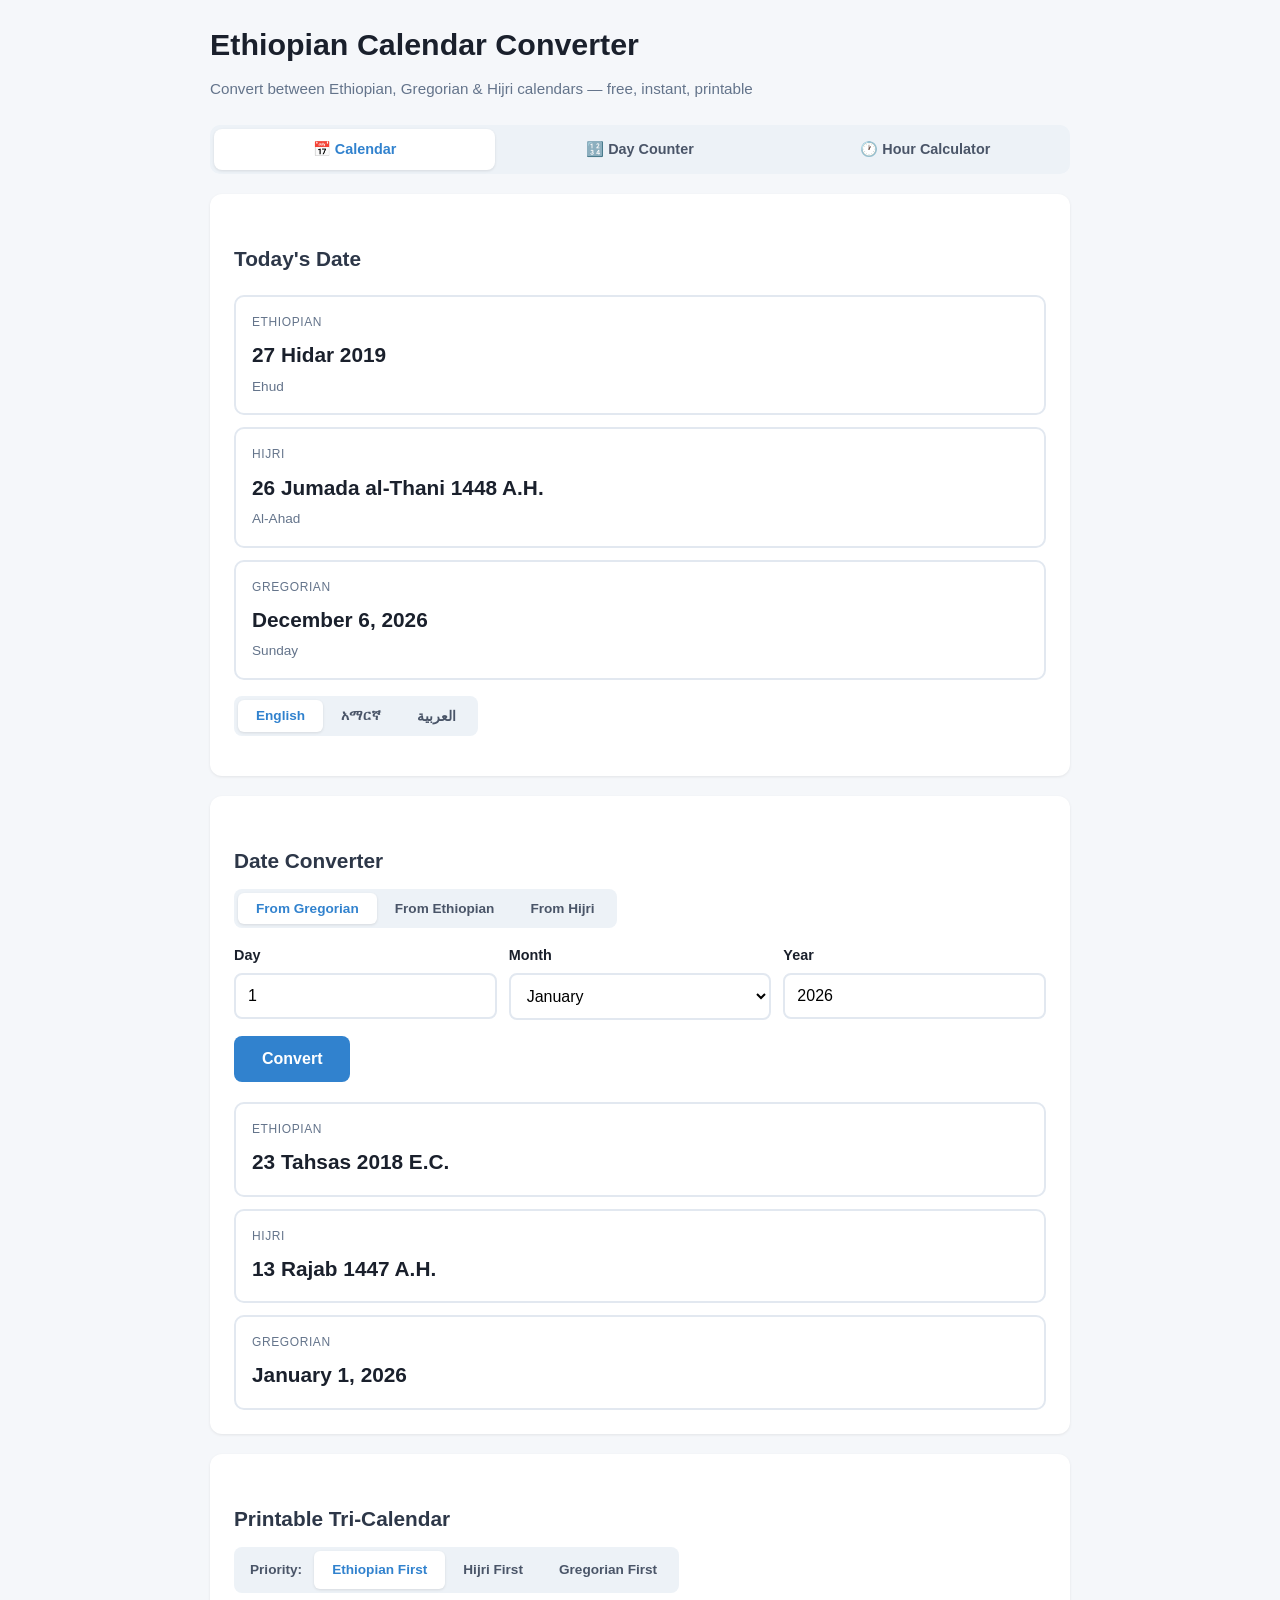
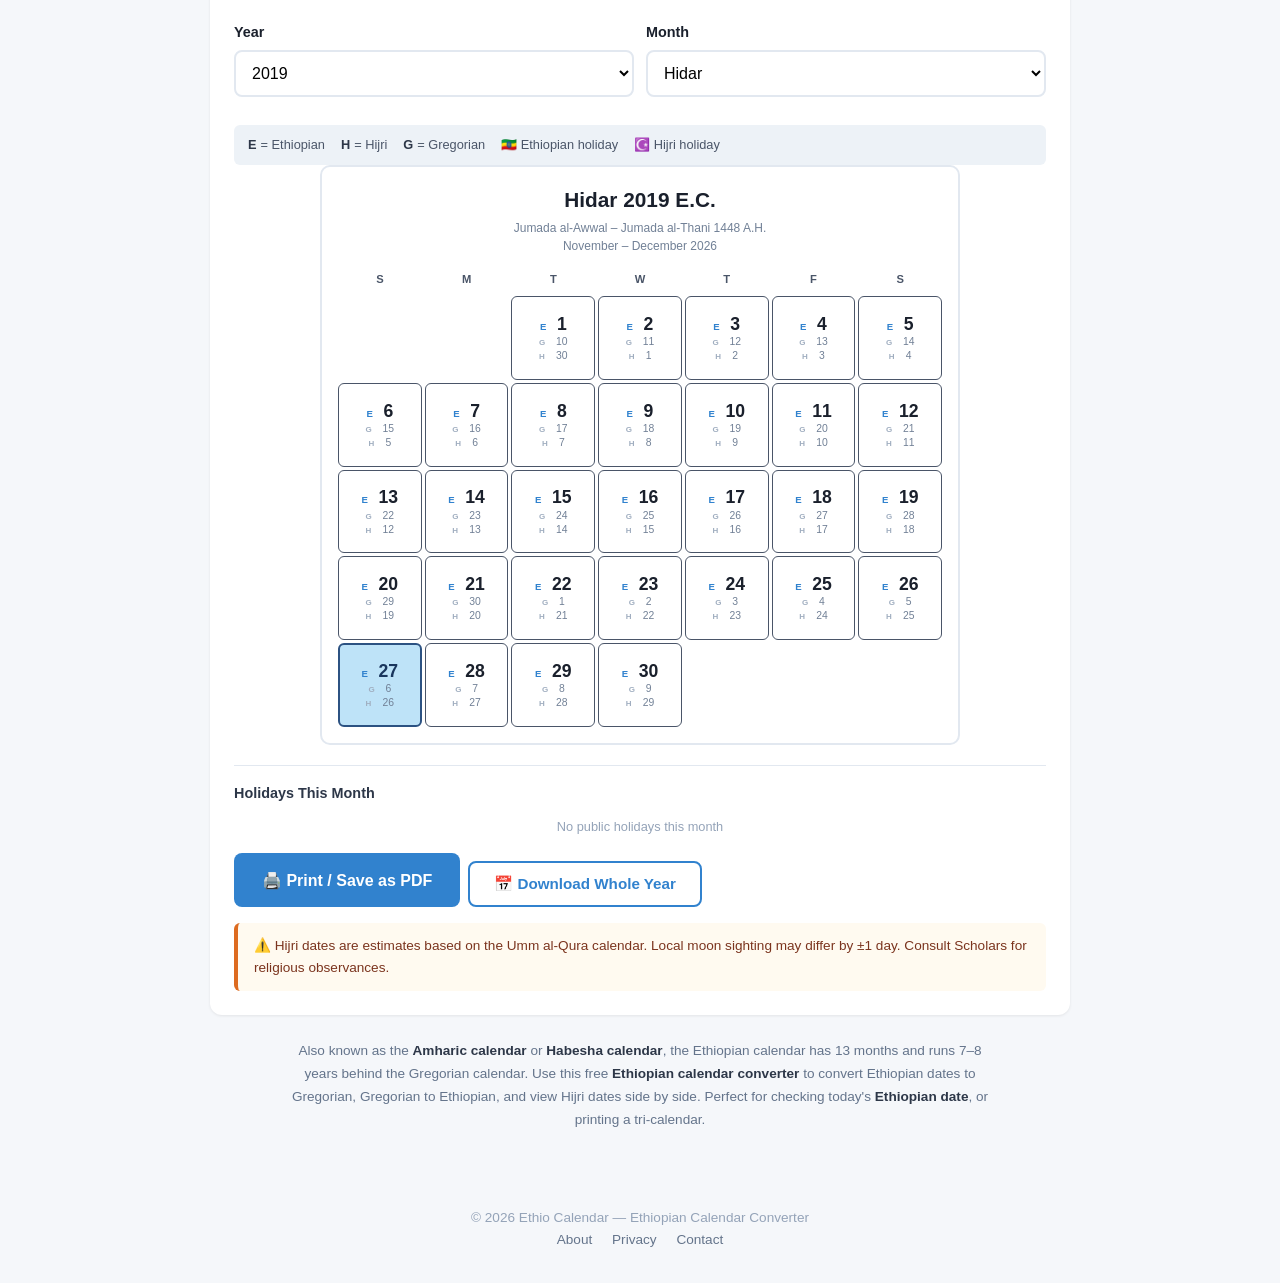
==== index.html @ c21ed2e9 "Update index.html" ====
<!DOCTYPE html>
<html lang="en">
<head>
<meta charset="UTF-8">
<meta name="viewport" content="width=device-width, initial-scale=1.0">
<title>Ethiopian Calendar Converter | Gregorian ↔ Ethiopian & Hijri Date</title>
<link rel="icon" href="data:image/svg+xml,<svg xmlns='http://www.w3.org/2000/svg' viewBox='0 0 100 100'><text y='.9em' font-size='90'>📅</text></svg>">
<meta name="description" content="Free Ethiopian calendar converter. Convert Gregorian to Ethiopian and Ethiopian to Gregorian dates instantly, plus Hijri dates, today's date, and printable calendars.">
<meta name="keywords" content="ethiopian calendar converter, gregorian to ethiopian, ethiopian to gregorian, amharic calendar, ethiopian date converter, hijri calendar converter, ethiopian calendar today">
<meta name="author" content="Ethio Calendar">
<meta name="robots" content="index, follow">
<link rel="canonical" href="https://ethio-calendar.com/">

<!-- Open Graph -->
<meta property="og:title" content="Ethiopian Calendar Converter | Gregorian ↔ Ethiopian & Hijri Date">
<meta property="og:description" content="Convert Gregorian to Ethiopian and Ethiopian to Gregorian dates instantly. Free tri-calendar tool with Hijri support.">
<meta property="og:url" content="https://ethio-calendar.com/">
<meta property="og:type" content="website">
<meta property="og:locale" content="en_US">
<meta property="og:locale:alternate" content="am_ET">
<meta property="og:locale:alternate" content="ar_AR">

<!-- Twitter Card -->
<meta name="twitter:card" content="summary_large_image">
<meta name="twitter:title" content="Ethiopian Calendar Converter | Gregorian ↔ Ethiopian & Hijri Date">
<meta name="twitter:description" content="Free Ethiopian calendar converter. Convert dates instantly between Ethiopian, Gregorian, and Hijri calendars.">

<link href="https://fonts.googleapis.com/css2?family=Amiri:wght@400;700&family=Noto+Sans+Ethiopic:wght@400;600;700&display=swap" rel="stylesheet">
<style>
  * { box-sizing: border-box; margin: 0; padding: 0; }
  body { font-family: -apple-system, BlinkMacSystemFont, "Segoe UI", Roboto, sans-serif; background: #f5f7fa; color: #1a202c; line-height: 1.6; }
  .container { max-width: 900px; margin: 0 auto; padding: 20px; }
  h1 { font-size: 1.9rem; margin-bottom: 8px; }
  h2 { font-size: 1.3rem; margin: 24px 0 12px; color: #2d3748; }
  h3 { font-size: 1rem; margin-bottom: 8px; color: #4a5568; }
  .subtitle { color: #64748b; margin-bottom: 24px; font-size: 0.95rem; }
  .card { background: #fff; border-radius: 12px; padding: 24px; box-shadow: 0 1px 3px rgba(0,0,0,0.08); margin-bottom: 20px; }
  .tabs { display: flex; gap: 4px; background: #edf2f7; border-radius: 10px; padding: 4px; margin-bottom: 20px; overflow-x: auto; }
  .tab { flex: 1; border: none; background: transparent; padding: 12px 16px; font-size: 0.9rem; font-weight: 600; color: #4a5568; cursor: pointer; border-radius: 8px; transition: all 0.2s; white-space: nowrap; }
  .tab.active { background: #fff; color: #3182ce; box-shadow: 0 1px 3px rgba(0,0,0,0.1); }
  .tab-content { display: none; }
  .tab-content.active { display: block; }
  label { display: block; font-weight: 600; margin-bottom: 6px; font-size: 0.9rem; }
  input, select { width: 100%; padding: 12px; font-size: 1rem; border: 2px solid #e2e8f0; border-radius: 8px; outline: none; font-family: inherit; background: #fff; }
  input:focus, select:focus { border-color: #3182ce; }
  .field-group { margin-bottom: 16px; }
  .row { display: grid; grid-template-columns: 1fr 1fr; gap: 12px; }
  .row-3 { display: grid; grid-template-columns: 1fr 1fr 1fr; gap: 12px; }
  button.primary { background: #3182ce; color: #fff; border: none; padding: 14px 28px; font-size: 1rem; font-weight: 600; border-radius: 8px; cursor: pointer; transition: background 0.2s; }
  button.primary:hover { background: #2c5282; }
  button.secondary { background: #fff; color: #3182ce; border: 2px solid #3182ce; padding: 12px 24px; font-size: 0.95rem; font-weight: 600; border-radius: 8px; cursor: pointer; margin-right: 8px; margin-top: 8px; }
  button.secondary:hover { background: #ebf8ff; }
  .result-box { background: #f7fafc; border-left: 4px solid #3182ce; border-radius: 6px; padding: 16px; margin-top: 16px; }
  .result-box .label { font-size: 0.85rem; color: #64748b; margin-bottom: 4px; }
  .result-box .value { font-size: 1.4rem; font-weight: 700; color: #2c5282; }
  .tri-display { display: grid; gap: 12px; margin-top: 20px; }
  .cal-col { padding: 16px; border-radius: 10px; border: 2px solid #e2e8f0; background: #fff; }
  .cal-col.priority { border-color: #3182ce; background: #ebf8ff; }
  .cal-col .cal-label { font-size: 0.75rem; text-transform: uppercase; color: #64748b; letter-spacing: 0.05em; margin-bottom: 6px; }
  .cal-col .cal-date { font-size: 1.3rem; font-weight: 700; color: #1a202c; }
  .cal-col .cal-detail { font-size: 0.85rem; color: #64748b; margin-top: 4px; }
  .cal-col.priority .cal-date { font-size: 1.6rem; color: #2c5282; }
  .toggle-group { display: inline-flex; background: #edf2f7; border-radius: 8px; padding: 4px; margin-bottom: 16px; flex-wrap: wrap; }
  .toggle-group button { border: none; background: transparent; padding: 8px 18px; font-size: 0.85rem; font-weight: 600; border-radius: 6px; cursor: pointer; color: #4a5568; }
  .toggle-group button.active { background: #fff; color: #3182ce; box-shadow: 0 1px 3px rgba(0,0,0,0.1); }
  .month-grid { display: grid; grid-template-columns: repeat(7, 1fr); gap: 3px; margin-top: 12px; }
  .month-grid .day-head { text-align: center; font-size: 0.7rem; font-weight: 700; color: #4a5568; padding: 4px 0; text-transform: uppercase; }
  .month-grid .day-cell { aspect-ratio: 1; display: flex; flex-direction: column; align-items: center; justify-content: center; border-radius: 6px; padding: 3px; background: #fff; border: 1.5px solid #4a5568; line-height: 1.15; gap: 2px; }
  .month-grid .day-cell .date-row { display: flex; align-items: baseline; gap: 3px; font-size: 0.65rem; color: #718096; }
  .month-grid .day-cell .date-row .prefix { font-size: 0.5rem; font-weight: 700; text-transform: uppercase; color: #a0aec0; min-width: 14px; }
  .month-grid .day-cell .date-row.priority-row { font-size: 1.1rem; font-weight: 800; color: #1a202c; }
  .month-grid .day-cell .date-row.priority-row .prefix { font-size: 0.6rem; color: #3182ce; }
  .month-grid .day-cell.today { background: #bee3f8; border: 2px solid #2c5282; }
  .month-grid .day-cell.today .date-row.priority-row { color: #1a365d; }
  .month-grid .day-cell.holiday { background: #fed7d7; border: 2px solid #e53e3e; }
  .month-title-block { text-align: center; margin-bottom: 12px; }
  .month-title-main { font-size: 1.3rem; font-weight: 800; color: #1a202c; }
  .month-title-sub { font-size: 0.75rem; color: #718096; margin-top: 3px; line-height: 1.5; }
  .world-grid { display: grid; grid-template-columns: repeat(auto-fill, minmax(160px, 1fr)); gap: 12px; margin-top: 16px; }
  .city-card { background: #f7fafc; border-radius: 8px; padding: 14px; border: 1px solid #e2e8f0; }
  .city-card .city { font-weight: 600; font-size: 0.85rem; color: #1a202c; }
  .city-card .time { font-size: 1.1rem; font-weight: 700; color: #2c5282; margin-top: 4px; }
  .city-card .date { font-size: 0.72rem; color: #94a3b8; margin-top: 2px; }
  .warning { background: #fffaf0; border-left: 4px solid #dd6b20; padding: 12px 16px; border-radius: 6px; font-size: 0.85rem; color: #7b341e; margin-top: 16px; }
  .legend { display: flex; gap: 16px; flex-wrap: wrap; padding: 10px 14px; background: #edf2f7; border-radius: 6px; font-size: 0.8rem; color: #4a5568; margin-top: 12px; }
  .legend span { display: inline-flex; align-items: center; gap: 4px; }
  .legend b { color: #2d3748; }
  .download-bar { display: flex; flex-wrap: wrap; gap: 8px; margin-top: 12px; }
  .print-controls { display: grid; grid-template-columns: 1fr 1fr; gap: 12px; margin-top: 12px; }
  .ethiopic-text { font-family: 'Noto Sans Ethiopic', 'Abyssinica SIL', sans-serif; }
  [dir="rtl"] { direction: rtl; text-align: right; font-family: 'Amiri', 'Scheherazade New', serif; }
  footer { text-align: center; padding: 32px 20px; color: #94a3b8; font-size: 0.85rem; }
  footer a { color: #64748b; text-decoration: none; margin: 0 8px; }
  footer a:hover { color: #3182ce; }
  .seo-paragraph { color: #64748b; font-size: 0.85rem; text-align: center; margin: 24px auto; max-width: 720px; line-height: 1.7; }
  .seo-paragraph strong { color: #2d3748; }

  @media print {
    body { background: #fff !important; }
    body * { visibility: hidden; }
    #print-area, #print-area * { visibility: visible; }
    #print-area { position: absolute; left: 0; top: 0; width: 100%; padding: 10px; }
    .no-print { display: none !important; }
    .month-title-block { margin-bottom: 16px; }
    .month-title-main { font-size: 1.6rem !important; color: #000 !important; }
    .month-title-sub { font-size: 0.85rem !important; color: #333 !important; }
    .month-grid { gap: 3px !important; }
    .month-grid .day-head { font-size: 0.75rem !important; color: #000 !important; font-weight: 900 !important; border-bottom: 2px solid #000; }
    .month-grid .day-cell { border: 1.5px solid #000 !important; background: #fff !important; padding: 3px !important; }
    .month-grid .day-cell.today { background: #d0d0d0 !important; border: 3px solid #000 !important; }
    .month-grid .day-cell.holiday { background: #f0f0f0 !important; border: 2.5px solid #000 !important; }
    .month-grid .day-cell .date-row.priority-row { font-size: 1.3rem !important; font-weight: 900 !important; color: #000 !important; }
    .month-grid .day-cell .date-row.priority-row .prefix { color: #000 !important; font-size: 0.65rem !important; }
    .month-grid .day-cell .date-row:not(.priority-row) { font-size: 0.7rem !important; color: #555 !important; }
    .month-grid .day-cell .date-row:not(.priority-row) .prefix { color: #777 !important; font-size: 0.55rem !important; }
    .holiday-section { border-top: 2px solid #000 !important; padding-top: 12px !important; margin-top: 16px !important; }
    .holiday-section h3 { font-size: 0.9rem !important; color: #000 !important; }
    .holiday-list { font-size: 0.75rem !important; color: #333 !important; }
    .holiday-list li { margin-bottom: 3px !important; }
  }

  @media (max-width: 600px) {
    .tri-display { grid-template-columns: 1fr; }
    .row-3 { grid-template-columns: 1fr; }
    .row { grid-template-columns: 1fr; }
    .print-controls { grid-template-columns: 1fr; }
  }

  .holiday-section { margin-top: 20px; padding-top: 16px; border-top: 1px solid #e2e8f0; }
  .holiday-section h3 { font-size: 0.9rem; font-weight: 700; color: #2d3748; margin-bottom: 8px; }
  .holiday-list { list-style: none; padding: 0; }
  .holiday-list li { font-size: 0.8rem; color: #4a5568; padding: 4px 0; border-bottom: 1px dashed #edf2f7; display: flex; justify-content: space-between; align-items: center; }
  .holiday-list li:last-child { border-bottom: none; }
  .holiday-list .holiday-date { font-weight: 600; color: #2c5282; min-width: 90px; }
  .holiday-list .holiday-name { flex: 1; }
  .holiday-list .holiday-type { font-size: 0.9rem; }
</style>
</head>
<body>
<div class="container">
  <h1>Ethiopian Calendar Converter</h1>
  <p class="subtitle">Convert between Ethiopian, Gregorian & Hijri calendars — free, instant, printable</p>

  <div class="tabs no-print">
    <button class="tab active" data-tab="calendar">📅 Calendar</button>
    <button class="tab" data-tab="day-counter">🔢 Day Counter</button>
    <button class="tab" data-tab="hour-calc">🕐 Hour Calculator</button>
  </div>

  <div class="tab-content active" id="tab-calendar">
    <div class="card no-print">
      <h2>Today's Date</h2>
      <div class="tri-display" id="today-display">
        <div class="cal-col" id="today-ethiopian">
          <div class="cal-label">Ethiopian</div>
          <div class="cal-date" id="td-eth">—</div>
          <div class="cal-detail" id="td-eth-day">—</div>
        </div>
        <div class="cal-col" id="today-hijri">
          <div class="cal-label">Hijri</div>
          <div class="cal-date" id="td-hijri">—</div>
          <div class="cal-detail" id="td-hijri-day">—</div>
        </div>
        <div class="cal-col" id="today-gregorian">
          <div class="cal-label">Gregorian</div>
          <div class="cal-date" id="td-greg">—</div>
          <div class="cal-detail" id="td-greg-day">—</div>
        </div>
      </div>
      <div class="toggle-group" id="lang-toggle" style="margin-top:16px;">
        <button class="active" data-lang="en">English</button>
        <button data-lang="am">አማርኛ</button>
        <button data-lang="ar">العربية</button>
      </div>
    </div>

    <div class="card no-print">
      <h2>Date Converter</h2>
      <div class="toggle-group" id="from-toggle">
        <button class="active" data-from="gregorian">From Gregorian</button>
        <button data-from="ethiopian">From Ethiopian</button>
        <button data-from="hijri">From Hijri</button>
      </div>
      <div class="row-3">
        <div class="field-group">
          <label for="conv-day">Day</label>
          <input type="number" id="conv-day" min="1" max="31" value="1">
        </div>
        <div class="field-group">
          <label for="conv-month" id="conv-month-label">Month</label>
          <select id="conv-month"></select>
        </div>
        <div class="field-group">
          <label for="conv-year">Year</label>
          <input type="number" id="conv-year" min="1" value="2026">
        </div>
      </div>
      <button class="primary" onclick="convertDate()">Convert</button>
      <div class="tri-display" id="converted-display" style="margin-top:20px;">
        <div class="cal-col" id="conv-ethiopian"><div class="cal-label">Ethiopian</div><div class="cal-date" id="cd-eth">—</div></div>
        <div class="cal-col" id="conv-hijri"><div class="cal-label">Hijri</div><div class="cal-date" id="cd-hijri">—</div></div>
        <div class="cal-col" id="conv-gregorian"><div class="cal-label">Gregorian</div><div class="cal-date" id="cd-greg">—</div></div>
      </div>
    </div>

    <div class="card">
      <h2 class="no-print">Printable Tri-Calendar</h2>
      <div class="toggle-group no-print" id="priority-toggle">
        <span style="padding:8px 12px; font-size:0.85rem; font-weight:600; color:#4a5568;">Priority:</span>
        <button class="active" data-priority="ethiopian">Ethiopian First</button>
        <button data-priority="hijri">Hijri First</button>
        <button data-priority="gregorian">Gregorian First</button>
      </div>

      <div class="print-controls no-print">
        <div class="field-group">
          <label for="print-year">Year</label>
          <select id="print-year"></select>
        </div>
        <div class="field-group">
          <label for="print-month">Month</label>
          <select id="print-month"></select>
        </div>
      </div>

      <div class="legend no-print">
        <span><b>E</b> = Ethiopian</span>
        <span><b>H</b> = Hijri</span>
        <span><b>G</b> = Gregorian</span>
        <span>🇪🇹 Ethiopian holiday</span>
        <span>☪️ Hijri holiday</span>
      </div>

      <div id="print-area">
        <div class="tri-display" id="month-grids" style="grid-template-columns: 1fr; max-width: 640px; margin: 0 auto;">
          <div class="cal-col" id="month-ethiopian">
            <div class="month-title-block">
              <div class="month-title-main" id="print-month-title">—</div>
              <div class="month-title-sub" id="print-month-sub"></div>
            </div>
            <div class="month-grid" id="print-grid"></div>
          </div>
        </div>

        <div class="holiday-section" id="holiday-section">
          <h3>Holidays This Month</h3>
          <ul class="holiday-list" id="holiday-list"></ul>
        </div>
      </div>

      <div class="download-bar no-print">
        <button class="primary" onclick="window.print()">🖨️ Print / Save as PDF</button>
        <button class="secondary" onclick="printWholeYear()">📅 Download Whole Year</button>
      </div>

      <div class="warning">⚠️ Hijri dates are estimates based on the Umm al-Qura calendar. Local moon sighting may differ by ±1 day. Consult Scholars for religious observances.</div>
    </div>
  </div>

  <div class="tab-content" id="tab-day-counter">
    <div class="card">
      <h2>Day Counter</h2>
      <p style="color:#64748b; font-size:0.9rem; margin-bottom:16px;">Count days between two dates across all three calendars.</p>
      <div class="row">
        <div class="field-group"><label>Start Date (Gregorian)</label><input type="date" id="start-date"></div>
        <div class="field-group"><label>End Date (Gregorian)</label><input type="date" id="end-date"></div>
      </div>
      <button class="primary" onclick="countDays()">Count Days</button>
      <div class="result-box" id="day-result" style="display:none;">
        <div class="label">Difference</div>
        <div class="value" id="day-diff">—</div>
        <div class="cal-detail" id="day-detail" style="margin-top:8px; color:#64748b;"></div>
      </div>
    </div>
  </div>

  <div class="tab-content" id="tab-hour-calc">
    <div class="card">
      <h2>Ethiopian ↔ Standard Time</h2>
      <div class="toggle-group" id="direction-toggle">
        <button class="active" data-dir="to-standard">Ethiopian → Standard</button>
        <button data-dir="to-ethiopian">Standard → Ethiopian</button>
      </div>
      <div class="row">
        <div class="field-group"><label for="hour-input">Hour (1–12)</label><input type="number" id="hour-input" min="1" max="12" value="6"></div>
        <div class="field-group"><label for="minute-input">Minute</label><input type="number" id="minute-input" min="0" max="59" value="30"></div>
      </div>
      <div class="field-group">
        <label for="period-input" id="period-label">Period (Ethiopian)</label>
        <select id="period-input">
          <option value="day">Day (ከሰዓት)</option>
          <option value="night">Night (ከምሽት)</option>
        </select>
      </div>
      <div class="result-box">
        <div class="label">Converted Time</div>
        <div class="value" id="converted-time">—</div>
      </div>
    </div>
    <div class="card">
      <h2>World Clock</h2>
      <p style="color:#64748b; font-size:0.9rem; margin-bottom:12px;">Current time in major cities (updates every second)</p>
      <div class="world-grid" id="world-grid"></div>
    </div>
  </div>

  <p class="seo-paragraph">
    Also known as the <strong>Amharic calendar</strong> or <strong>Habesha calendar</strong>, the Ethiopian calendar has 13 months and runs 7–8 years behind the Gregorian calendar. Use this free <strong>Ethiopian calendar converter</strong> to convert Ethiopian dates to Gregorian, Gregorian to Ethiopian, and view Hijri dates side by side. Perfect for checking today's <strong>Ethiopian date</strong>, or printing a tri-calendar.
  </p>
</div>

<footer>
  <p>© <span id="year"></span> Ethio Calendar — Ethiopian Calendar Converter</p>
  <p><a href="/about.html">About</a> <a href="/privacy.html">Privacy</a> <a href="/contact.html">Contact</a></p>
</footer>

<script>
// ============================================================
// CALENDAR NAME DATA
// ============================================================
const ethMonths = {
  en: ["Meskerem","Tikimt","Hidar","Tahsas","Tir","Yekatit","Megabit","Miazia","Ginbot","Sene","Hamle","Nehase","Pagume"],
  am: ["መስከረም","ጥቅምት","ኅዳር","ታኅሣሥ","ጥር","የካቲት","መጋቢት","ሚያዝያ","ግንቦት","ሰኔ","ሐምሌ","ነሐሴ","ጳጉሜ"]
};
const ethDays = {
  en: ["Ehud","Sanyo","Maksanyo","Rebu","Hamus","Arb","Kidame"],
  am: ["እሑድ","ሰኞ","ማክሰኞ","ረቡዕ","ሐሙስ","ዓርብ","ቅዳሜ"]
};
const hijriMonths = {
  en: ["Muharram","Safar","Rabi al-Awwal","Rabi al-Thani","Jumada al-Awwal","Jumada al-Thani","Rajab","Shaban","Ramadan","Shawwal","Dhu al-Qadah","Dhu al-Hijjah"],
  ar: ["مُحَرَّم","صَفَر","رَبيع الأوّل","رَبيع الثّاني","جُمادى الأولى","جُمادى الآخِرة","رَجَب","شَعْبان","رَمَضان","شَوّال","ذو القَعْدة","ذو الحِجّة"]
};
const hijriDays = {
  en: ["Al-Ahad","Al-Ithnayn","Ath-Thulatha","Al-Arba'a","Al-Khamis","Al-Jumu'ah","As-Sabt"],
  ar: ["الأحد","الإثنين","الثلاثاء","الأربعاء","الخميس","الجمعة","السبت"]
};
const gregMonths = ["January","February","March","April","May","June","July","August","September","October","November","December"];
const gregDays = ["Sunday","Monday","Tuesday","Wednesday","Thursday","Friday","Saturday"];

// ============================================================
// HOLIDAY DATA
// ============================================================
const ethiopianHolidays = [
  { ethMonth: 1, ethDay: 1, name: "Enkutatash (New Year)", nameAm: "እንቁጣጣሽ" },
  { ethMonth: 1, ethDay: 17, name: "Meskel (Finding of True Cross)", nameAm: "መስቀል" },
  { ethMonth: 4, ethDay: 29, name: "Genna (Christmas)", nameAm: "ገና" },
  { ethMonth: 5, ethDay: 11, name: "Timket (Epiphany)", nameAm: "ጥምቀት" },
  { ethMonth: 6, ethDay: 23, name: "Adwa Victory Day", nameAm: "የዓድዋ ድል በዓል" },
  { ethMonth: 8, ethDay: 27, name: "Patriots' Victory Day", nameAm: "የአርበኞች ቀን" },
  { ethMonth: 9, ethDay: 20, name: "Derg Downfall Day", nameAm: "ደርግ የወደቀበት ቀን" },
  { ethMonth: 10, ethDay: 20, name: "National Day", nameAm: "ብሔራዊ ቀን" }
];

const hijriHolidays = [
  { hijriMonth: 1, hijriDay: 1, name: "Islamic New Year", nameAr: "رأس السنة الهجرية" },
  { hijriMonth: 3, hijriDay: 12, name: "Mawlid (Prophet's Birthday)", nameAr: "المولد النبوي" },
  { hijriMonth: 10, hijriDay: 1, name: "Eid al-Fitr", nameAr: "عيد الفطر" },
  { hijriMonth: 12, hijriDay: 10, name: "Eid al-Adha", nameAr: "عيد الأضحى" }
];

// ============================================================
// STATE
// ============================================================
let uiLang = 'en';
let priority = 'ethiopian';
let fromCalendar = 'gregorian';

// ============================================================
// NUMERALS
// ============================================================
const arabicDigits = ['٠','١','٢','٣','٤','٥','٦','٧','٨','٩'];
function toArabicNumerals(num) { return String(num).replace(/\d/g, d => arabicDigits[d]); }
function localizeNumber(num, calendarType) {
  if (uiLang === 'ar' && calendarType === 'hijri') return toArabicNumerals(num);
  return String(num);
}

// ============================================================
// NAME PICKERS
// ============================================================
function getEthMonthName(i) { return ethMonths[uiLang === 'am' ? 'am' : 'en'][i]; }
function getEthDayName(dow) { return ethDays[uiLang === 'am' ? 'am' : 'en'][dow]; }
function getHijriMonthName(i) { return hijriMonths[uiLang === 'ar' ? 'ar' : 'en'][i]; }
function getHijriDayName(dow) { return hijriDays[uiLang === 'ar' ? 'ar' : 'en'][dow]; }
function getGregMonthName(i) { return gregMonths[i]; }
function getGregDayName(dow) { return gregDays[dow]; }
function hijriNeedsRTL() { return uiLang === 'ar'; }
function ethNeedsEthiopicFont() { return uiLang === 'am'; }

// ============================================================
// JDN MATH
// ============================================================
function gregorianToJDN(y, m, d) {
  const a = Math.floor((14 - m) / 12);
  const yy = y + 4800 - a;
  const mm = m + 12 * a - 3;
  return d + Math.floor((153 * mm + 2) / 5) + 365 * yy + Math.floor(yy / 4) - Math.floor(yy / 100) + Math.floor(yy / 400) - 32045;
}
function jdnToGregorian(jdn) {
  const a = jdn + 32044;
  const b = Math.floor((4 * a + 3) / 146097);
  const c = a - Math.floor(146097 * b / 4);
  const d = Math.floor((4 * c + 3) / 1461);
  const e = c - Math.floor(1461 * d / 4);
  const m = Math.floor((5 * e + 2) / 153);
  return { day: e - Math.floor((153 * m + 2) / 5) + 1, month: m + 3 - 12 * Math.floor(m / 10), year: 100 * b + d - 4800 + Math.floor(m / 10) };
}
function ethiopianToJDN(y, m, d) {
  const jdOffset = 1723856;
  const n = 30 * (m - 1) + d - 1;
  return jdOffset + 365 + 365 * (y - 1) + Math.floor(y / 4) + n;
}
function jdnToEthiopian(jdn) {
  const jdOffset = 1723856;
  const r = (jdn - jdOffset) % 1461;
  const n = (r % 365) + 365 * Math.floor(r / 1460);
  const year = 4 * Math.floor((jdn - jdOffset) / 1461) + Math.floor(r / 365) - Math.floor(r / 1460);
  const month = Math.floor(n / 30) + 1;
  const day = (n % 30) + 1;
  return { year, month, day };
}

// ============================================================
// HIJRI — ANCHOR-BASED CONVERSION (matches Umm al-Qura)
// Anchor: 1 Muharram 1447 AH = 26 June 2025 CE
// ============================================================
const HIJRI_ANCHOR_YEAR = 1447;
const HIJRI_ANCHOR_MONTH = 1;
const HIJRI_ANCHOR_DAY = 1;
const HIJRI_ANCHOR_JDN = gregorianToJDN(2025, 6, 26);

function isHijriLeapYear(year) {
  return ((11 * year + 14) % 30) < 11;
}

function getHijriMonthDays(year, month) {
  if (month === 12) {
    return isHijriLeapYear(year) ? 30 : 29;
  }
  return month % 2 === 1 ? 30 : 29;
}

function hijriToJDN(year, month, day) {
  let days = 0;
  if (year >= HIJRI_ANCHOR_YEAR) {
    for (let y = HIJRI_ANCHOR_YEAR; y < year; y++) {
      days += isHijriLeapYear(y) ? 355 : 354;
    }
    for (let m = 1; m < month; m++) {
      days += getHijriMonthDays(year, m);
    }
    days += day - 1;
  } else {
    for (let y = year; y < HIJRI_ANCHOR_YEAR; y++) {
      days -= isHijriLeapYear(y) ? 355 : 354;
    }
    for (let m = 1; m < HIJRI_ANCHOR_MONTH; m++) {
      days -= getHijriMonthDays(HIJRI_ANCHOR_YEAR, m);
    }
    days -= HIJRI_ANCHOR_DAY - 1;
    for (let m = 1; m < month; m++) {
      days += getHijriMonthDays(year, m);
    }
    days += day - 1;
  }
  return HIJRI_ANCHOR_JDN + days;
}

function jdnToHijri(jdn) {
  let diff = jdn - HIJRI_ANCHOR_JDN;
  let year = HIJRI_ANCHOR_YEAR;
  let month = HIJRI_ANCHOR_MONTH;
  let day;

  if (diff >= 0) {
    while (true) {
      const yearDays = isHijriLeapYear(year) ? 355 : 354;
      if (diff < yearDays) break;
      diff -= yearDays;
      year++;
    }
    while (true) {
      const monthDays = getHijriMonthDays(year, month);
      if (diff < monthDays) break;
      diff -= monthDays;
      month++;
      if (month > 12) { month = 1; year++; }
    }
    day = diff + 1;
  } else {
    while (diff < 0) {
      month--;
      if (month < 1) {
        month = 12;
        year--;
      }
      const monthDays = getHijriMonthDays(year, month);
      diff += monthDays;
    }
    day = diff + 1;
  }

  if (day < 1) day = 1;
  if (day > 30) day = 30;
  if (month < 1) month = 1;
  if (month > 12) month = 12;

  return { year, month, day };
}

function getHijriMonthLength(year, month) {
  return getHijriMonthDays(year, month);
}

function getEthiopianMonthLength(year, month) {
  if (month === 13) return (year % 4 === 3) ? 6 : 5;
  return 30;
}

// ============================================================
// EASTER COMPUTATION
// ============================================================
function computeOrthodoxEaster(gregYear) {
  const a = gregYear % 4;
  const b = gregYear % 7;
  const c = gregYear % 19;
  const d = (19 * c + 15) % 30;
  const e = (2 * a + 4 * b - d + 34) % 7;
  const month = Math.floor((d + e + 114) / 31);
  const day = ((d + e + 114) % 31) + 1;
  const jdn = gregorianToJDN(gregYear, month, day) + 13;
  return jdnToGregorian(jdn);
}

// ============================================================
// HOLIDAY LOOKUP
// ============================================================
function getHolidaysForMonth(calendarType, year, month) {
  const holidays = [];
  let startJdn, daysInMonth;

  if (calendarType === 'gregorian') {
    startJdn = gregorianToJDN(year, month, 1);
    daysInMonth = new Date(year, month, 0).getDate();
  } else if (calendarType === 'ethiopian') {
    startJdn = ethiopianToJDN(year, month, 1);
    daysInMonth = getEthiopianMonthLength(year, month);
  } else {
    startJdn = hijriToJDN(year, month, 1);
    daysInMonth = getHijriMonthLength(year, month);
  }
  const endJdn = startJdn + daysInMonth - 1;

  ethiopianHolidays.forEach(h => {
    const hJdn = ethiopianToJDN(year, h.ethMonth, h.ethDay);
    if (calendarType === 'ethiopian') {
      if (h.ethMonth === month && hJdn >= startJdn && hJdn <= endJdn) {
        holidays.push({ name: h.name, nameAm: h.nameAm, date: hJdn, type: 'ethiopian' });
      }
    } else {
      if (hJdn >= startJdn && hJdn <= endJdn) {
        holidays.push({ name: h.name, nameAm: h.nameAm, date: hJdn, type: 'ethiopian' });
      }
    }
  });

  const hijriYearsToCheck = [year - 1, year, year + 1];
  hijriYearsToCheck.forEach(hy => {
    hijriHolidays.forEach(h => {
      const hJdn = hijriToJDN(hy, h.hijriMonth, h.hijriDay);
      if (calendarType === 'hijri') {
        if (hy === year && h.hijriMonth === month && hJdn >= startJdn && hJdn <= endJdn) {
          holidays.push({ name: h.name, nameAr: h.nameAr, date: hJdn, type: 'hijri' });
        }
      } else {
        if (hJdn >= startJdn && hJdn <= endJdn) {
          holidays.push({ name: h.name, nameAr: h.nameAr, date: hJdn, type: 'hijri' });
        }
      }
    });
  });

  if (calendarType === 'gregorian' || calendarType === 'ethiopian') {
    const easter = computeOrthodoxEaster(year);
    const easterJdn = gregorianToJDN(easter.year, easter.month, easter.day);
    const goodFridayJdn = easterJdn - 2;
    if (easterJdn >= startJdn && easterJdn <= endJdn) {
      holidays.push({ name: 'Fasika (Easter)', nameAm: 'ፋሲካ', date: easterJdn, type: 'ethiopian' });
    }
    if (goodFridayJdn >= startJdn && goodFridayJdn <= endJdn) {
      holidays.push({ name: 'Siklet (Good Friday)', nameAm: 'ስቅለት', date: goodFridayJdn, type: 'ethiopian' });
    }
  }

  const seen = new Set();
  const unique = holidays.filter(h => {
    const key = h.date + '|' + h.name;
    if (seen.has(key)) return false;
    seen.add(key);
    return true;
  });

  unique.sort((a, b) => a.date - b.date);
  return unique;
}

// ============================================================
// CORRESPONDING MONTHS
// ============================================================
function getCorrespondingMonths(calendarType, year, month) {
  let startJdn, daysInMonth;
  if (calendarType === 'gregorian') {
    startJdn = gregorianToJDN(year, month, 1);
    daysInMonth = new Date(year, month, 0).getDate();
  } else if (calendarType === 'ethiopian') {
    startJdn = ethiopianToJDN(year, month, 1);
    daysInMonth = getEthiopianMonthLength(year, month);
  } else {
    startJdn = hijriToJDN(year, month, 1);
    daysInMonth = getHijriMonthLength(year, month);
  }
  const endJdn = startJdn + daysInMonth - 1;

  const firstGreg = jdnToGregorian(startJdn);
  const lastGreg = jdnToGregorian(endJdn);
  const firstEth = jdnToEthiopian(startJdn);
  const lastEth = jdnToEthiopian(endJdn);
  const firstHijri = jdnToHijri(startJdn);
  const lastHijri = jdnToHijri(endJdn);

  const result = {};

  if (calendarType === 'gregorian') {
    result.gregorian = null;
  } else if (firstGreg.month === lastGreg.month && firstGreg.year === lastGreg.year) {
    result.gregorian = `${getGregMonthName(firstGreg.month - 1)} ${firstGreg.year}`;
  } else if (firstGreg.year === lastGreg.year) {
    result.gregorian = `${getGregMonthName(firstGreg.month - 1)} – ${getGregMonthName(lastGreg.month - 1)} ${lastGreg.year}`;
  } else {
    result.gregorian = `${getGregMonthName(firstGreg.month - 1)} ${firstGreg.year} – ${getGregMonthName(lastGreg.month - 1)} ${lastGreg.year}`;
  }

  if (calendarType === 'ethiopian') {
    result.ethiopian = null;
  } else if (firstEth.month === lastEth.month && firstEth.year === lastEth.year) {
    result.ethiopian = `${getEthMonthName(firstEth.month - 1)} ${firstEth.year} E.C.`;
  } else if (firstEth.year === lastEth.year) {
    result.ethiopian = `${getEthMonthName(firstEth.month - 1)} – ${getEthMonthName(lastEth.month - 1)} ${lastEth.year} E.C.`;
  } else {
    result.ethiopian = `${getEthMonthName(firstEth.month - 1)} ${firstEth.year} – ${getEthMonthName(lastEth.month - 1)} ${lastEth.year} E.C.`;
  }

  if (calendarType === 'hijri') {
    result.hijri = null;
  } else if (firstHijri.month === lastHijri.month && firstHijri.year === lastHijri.year) {
    result.hijri = `${getHijriMonthName(firstHijri.month - 1)} ${localizeNumber(firstHijri.year, 'hijri')}${uiLang === 'ar' ? ' هـ' : ' A.H.'}`;
  } else if (firstHijri.year === lastHijri.year) {
    result.hijri = `${getHijriMonthName(firstHijri.month - 1)} – ${getHijriMonthName(lastHijri.month - 1)} ${localizeNumber(lastHijri.year, 'hijri')}${uiLang === 'ar' ? ' هـ' : ' A.H.'}`;
  } else {
    result.hijri = `${getHijriMonthName(firstHijri.month - 1)} ${localizeNumber(firstHijri.year, 'hijri')} – ${getHijriMonthName(lastHijri.month - 1)} ${localizeNumber(lastHijri.year, 'hijri')}${uiLang === 'ar' ? ' هـ' : ' A.H.'}`;
  }

  return result;
}

// ============================================================
// TABS
// ============================================================
document.querySelectorAll('.tab').forEach(tab => {
  tab.addEventListener('click', function() {
    document.querySelectorAll('.tab').forEach(t => t.classList.remove('active'));
    document.querySelectorAll('.tab-content').forEach(c => c.classList.remove('active'));
    this.classList.add('active');
    document.getElementById('tab-' + this.dataset.tab).classList.add('active');
  });
});

// ============================================================
// LANGUAGE TOGGLE
// ============================================================
document.querySelectorAll('#lang-toggle button').forEach(btn => {
  btn.addEventListener('click', function() {
    document.querySelectorAll('#lang-toggle button').forEach(b => b.classList.remove('active'));
    this.classList.add('active');
    uiLang = this.dataset.lang;
    renderToday();
    populatePrintYearDropdown();
    populatePrintMonthDropdown();
    renderPrintView();
    convertDate();
    populateMonthDropdown();
    renderWorldClock();
  });
});

// ============================================================
// TODAY
// ============================================================
function renderToday() {
  const now = new Date();
  const jdn = gregorianToJDN(now.getFullYear(), now.getMonth() + 1, now.getDate());
  const eth = jdnToEthiopian(jdn);
  const hijri = jdnToHijri(jdn);
  const dow = now.getDay();

  const ethEl = document.getElementById('td-eth');
  ethEl.textContent = `${eth.day} ${getEthMonthName(eth.month - 1)} ${eth.year}`;
  ethEl.classList.toggle('ethiopic-text', ethNeedsEthiopicFont());

  const ethDayEl = document.getElementById('td-eth-day');
  ethDayEl.textContent = getEthDayName(dow);
  ethDayEl.classList.toggle('ethiopic-text', ethNeedsEthiopicFont());

  const hijriEl = document.getElementById('td-hijri');
  hijriEl.textContent = `${localizeNumber(hijri.day, 'hijri')} ${getHijriMonthName(hijri.month - 1)} ${localizeNumber(hijri.year, 'hijri')}${uiLang === 'ar' ? ' هـ' : ' A.H.'}`;
  hijriEl.setAttribute('dir', hijriNeedsRTL() ? 'rtl' : 'ltr');

  const hijriDayEl = document.getElementById('td-hijri-day');
  hijriDayEl.textContent = getHijriDayName(dow);
  hijriDayEl.setAttribute('dir', hijriNeedsRTL() ? 'rtl' : 'ltr');

  document.getElementById('td-greg').textContent = `${getGregMonthName(now.getMonth())} ${now.getDate()}, ${now.getFullYear()}`;
  document.getElementById('td-greg-day').textContent = getGregDayName(dow);

  updateColumnLabels();
}

function updateColumnLabels() {
  const labels = {
    en: { eth: 'Ethiopian', hijri: 'Hijri', greg: 'Gregorian' },
    am: { eth: 'ኢትዮጵያ', hijri: 'Hijri', greg: 'Gregorian' },
    ar: { eth: 'Ethiopian', hijri: 'هجري', greg: 'Gregorian' }
  };
  const L = labels[uiLang];
  document.querySelector('#today-ethiopian .cal-label').textContent = L.eth;
  document.querySelector('#today-hijri .cal-label').textContent = L.hijri;
  document.querySelector('#today-gregorian .cal-label').textContent = L.greg;
}

// ============================================================
// DATE CONVERTER
// ============================================================
function populateMonthDropdown() {
  const sel = document.getElementById('conv-month');
  sel.innerHTML = '';
  let months;
  if (fromCalendar === 'gregorian') months = gregMonths;
  else if (fromCalendar === 'ethiopian') months = ethMonths[uiLang === 'am' ? 'am' : 'en'];
  else months = hijriMonths[uiLang === 'ar' ? 'ar' : 'en'];

  months.forEach((m, i) => {
    const opt = document.createElement('option');
    opt.value = i + 1;
    opt.textContent = m;
    sel.appendChild(opt);
  });
}

document.querySelectorAll('#from-toggle button').forEach(btn => {
  btn.addEventListener('click', function() {
    document.querySelectorAll('#from-toggle button').forEach(b => b.classList.remove('active'));
    this.classList.add('active');
    fromCalendar = this.dataset.from;
    populateMonthDropdown();
    const yearInput = document.getElementById('conv-year');
    const dayInput = document.getElementById('conv-day');
    if (fromCalendar === 'gregorian') { yearInput.value = 2026; dayInput.max = 31; }
    else if (fromCalendar === 'ethiopian') { yearInput.value = 2018; dayInput.max = 30; }
    else { yearInput.value = 1447; dayInput.max = 30; }
  });
});

function convertDate() {
  const day = parseInt(document.getElementById('conv-day').value) || 1;
  const month = parseInt(document.getElementById('conv-month').value) || 1;
  const year = parseInt(document.getElementById('conv-year').value) || 2026;

  let jdn;
  if (fromCalendar === 'gregorian') jdn = gregorianToJDN(year, month, day);
  else if (fromCalendar === 'ethiopian') jdn = ethiopianToJDN(year, month, day);
  else jdn = hijriToJDN(year, month, day);

  const greg = jdnToGregorian(jdn);
  const eth = jdnToEthiopian(jdn);
  const hijri = jdnToHijri(jdn);

  const ethEl = document.getElementById('cd-eth');
  ethEl.textContent = `${eth.day} ${getEthMonthName(eth.month - 1)} ${eth.year} E.C.`;
  ethEl.classList.toggle('ethiopic-text', ethNeedsEthiopicFont());

  document.getElementById('cd-greg').textContent = `${getGregMonthName(greg.month - 1)} ${greg.day}, ${greg.year}`;

  const hijriEl = document.getElementById('cd-hijri');
  hijriEl.textContent = `${localizeNumber(hijri.day, 'hijri')} ${getHijriMonthName(hijri.month - 1)} ${localizeNumber(hijri.year, 'hijri')}${uiLang === 'ar' ? ' هـ' : ' A.H.'}`;
  hijriEl.setAttribute('dir', hijriNeedsRTL() ? 'rtl' : 'ltr');
}

// ============================================================
// PRIORITY TOGGLE
// ============================================================
document.querySelectorAll('#priority-toggle button').forEach(btn => {
  btn.addEventListener('click', function() {
    document.querySelectorAll('#priority-toggle button').forEach(b => b.classList.remove('active'));
    this.classList.add('active');
    priority = this.dataset.priority;
    populatePrintYearDropdown();
    populatePrintMonthDropdown();
    renderPrintView();
  });
});

// ============================================================
// PRINT YEAR + MONTH DROPDOWNS
// ============================================================
function getCurrentPeriodForPriority() {
  const now = new Date();
  const jdn = gregorianToJDN(now.getFullYear(), now.getMonth() + 1, now.getDate());
  if (priority === 'ethiopian') {
    const eth = jdnToEthiopian(jdn);
    return { year: eth.year, month: eth.month };
  } else if (priority === 'hijri') {
    const hijri = jdnToHijri(jdn);
    return { year: hijri.year, month: hijri.month };
  } else {
    return { year: now.getFullYear(), month: now.getMonth() + 1 };
  }
}

function populatePrintYearDropdown() {
  const sel = document.getElementById('print-year');
  sel.innerHTML = '';
  const current = getCurrentPeriodForPriority();
  for (let y = current.year - 5; y <= current.year + 5; y++) {
    const opt = document.createElement('option');
    opt.value = y;
    opt.textContent = y;
    if (y === current.year) opt.selected = true;
    sel.appendChild(opt);
  }
  sel.onchange = () => {
    populatePrintMonthDropdown(true);
    renderPrintView();
  };
}

function populatePrintMonthDropdown(keepMonth) {
  const sel = document.getElementById('print-month');
  const prevMonth = keepMonth ? sel.value : null;
  sel.innerHTML = '';

  let months, count;
  if (priority === 'ethiopian') {
    months = ethMonths[uiLang === 'am' ? 'am' : 'en'];
    count = 13;
  } else if (priority === 'hijri') {
    months = hijriMonths[uiLang === 'ar' ? 'ar' : 'en'];
    count = 12;
  } else {
    months = gregMonths;
    count = 12;
  }

  const current = getCurrentPeriodForPriority();

  for (let i = 0; i < count; i++) {
    const opt = document.createElement('option');
    opt.value = i + 1;
    opt.textContent = months[i];
    if (prevMonth && parseInt(prevMonth) === i + 1) opt.selected = true;
    else if (!prevMonth && current.month === i + 1) opt.selected = true;
    sel.appendChild(opt);
  }
  sel.onchange = () => renderPrintView();
}

// ============================================================
// PRINT VIEW
// ============================================================
function renderPrintView() {
  const yearSel = document.getElementById('print-year');
  const monthSel = document.getElementById('print-month');
  if (!yearSel || !monthSel) return;

  const gridYear = parseInt(yearSel.value);
  const gridMonth = parseInt(monthSel.value);
  if (!gridYear || !gridMonth) return;

  const gridType = priority;
  const now = new Date();
  const todayJdn = gregorianToJDN(now.getFullYear(), now.getMonth() + 1, now.getDate());

  let titleText;
  if (gridType === 'ethiopian') {
    titleText = `${getEthMonthName(gridMonth - 1)} ${gridYear} E.C.`;
  } else if (gridType === 'hijri') {
    titleText = `${getHijriMonthName(gridMonth - 1)} ${localizeNumber(gridYear, 'hijri')}${uiLang === 'ar' ? ' هـ' : ' A.H.'}`;
  } else {
    titleText = `${getGregMonthName(gridMonth - 1)} ${gridYear}`;
  }

  const titleEl = document.getElementById('print-month-title');
  titleEl.textContent = titleText;
  titleEl.classList.toggle('ethiopic-text', uiLang === 'am' && gridType === 'ethiopian');
  titleEl.setAttribute('dir', (uiLang === 'ar' && gridType === 'hijri') ? 'rtl' : 'ltr');

  const corr = getCorrespondingMonths(gridType, gridYear, gridMonth);
  const subEl = document.getElementById('print-month-sub');
  const parts = [];
  if (corr.ethiopian) {
    const cls = uiLang === 'am' ? ' class="ethiopic-text"' : '';
    parts.push(`<div${cls}>${corr.ethiopian}</div>`);
  }
  if (corr.hijri) {
    const rtl = uiLang === 'ar' ? ' dir="rtl"' : '';
    parts.push(`<div${rtl}>${corr.hijri}</div>`);
  }
  if (corr.gregorian) {
    parts.push(`<div>${corr.gregorian}</div>`);
  }
  subEl.innerHTML = parts.join('');

  const grid = document.getElementById('print-grid');
  renderSingleGrid(grid, gridType, gridYear, gridMonth, todayJdn);

  renderHolidays(gridType, gridYear, gridMonth);
}

function renderHolidays(calendarType, year, month) {
  const listEl = document.getElementById('holiday-list');
  if (!listEl) return;

  const holidays = getHolidaysForMonth(calendarType, year, month);

  if (holidays.length === 0) {
    listEl.innerHTML = '<li style="color:#94a3b8; justify-content:center;">No public holidays this month</li>';
    return;
  }

  const items = holidays.map(h => {
    const greg = jdnToGregorian(h.date);
    const eth = jdnToEthiopian(h.date);
    const hijri = jdnToHijri(h.date);

    const dateStr = calendarType === 'ethiopian'
      ? `${eth.day} ${getEthMonthName(eth.month - 1)}`
      : calendarType === 'hijri'
        ? `${localizeNumber(hijri.day, 'hijri')} ${getHijriMonthName(hijri.month - 1)}`
        : `${getGregMonthName(greg.month - 1)} ${greg.day}`;

    let name = h.name;
    if (uiLang === 'am' && h.nameAm) name = h.nameAm;
    else if (uiLang === 'ar' && h.nameAr) name = h.nameAr;

    return `<li>
      <span class="holiday-date">${dateStr}</span>
      <span class="holiday-name">${name}</span>
      <span class="holiday-type">${h.type === 'ethiopian' ? '🇪🇹' : '☪️'}</span>
    </li>`;
  }).join('');

  listEl.innerHTML = items;
}

// ============================================================
// RENDER SINGLE GRID
// ============================================================
function renderSingleGrid(grid, calendarType, year, month, todayJdn) {
  grid.innerHTML = '';

  ['S','M','T','W','T','F','S'].forEach(d => {
    const el = document.createElement('div');
    el.className = 'day-head';
    el.textContent = d;
    grid.appendChild(el);
  });

  let startJdn, daysInMonth, firstDow;
  if (calendarType === 'gregorian') {
    startJdn = gregorianToJDN(year, month, 1);
    daysInMonth = new Date(year, month, 0).getDate();
    firstDow = new Date(year, month - 1, 1).getDay();
  } else if (calendarType === 'ethiopian') {
    startJdn = ethiopianToJDN(year, month, 1);
    daysInMonth = getEthiopianMonthLength(year, month);
    firstDow = (startJdn + 1) % 7;
  } else {
    startJdn = hijriToJDN(year, month, 1);
    daysInMonth = getHijriMonthLength(year, month);
    firstDow = (startJdn + 1) % 7;
  }

  const maxDays = calendarType === 'gregorian' ? 31 : 30;
  if (daysInMonth > maxDays) daysInMonth = maxDays;
  if (daysInMonth < 1) daysInMonth = 1;

  const monthHolidays = getHolidaysForMonth(calendarType, year, month);
  const holidayJdns = new Set(monthHolidays.map(h => h.date));

  for (let i = 0; i < firstDow; i++) grid.appendChild(document.createElement('div'));

  let dayCounter = 1;
  for (let j = startJdn; dayCounter <= daysInMonth; j++) {
    if (calendarType === 'hijri') {
      const check = jdnToHijri(j);
      if (check.year !== year || check.month !== month) {
        if (check.year > year || (check.year === year && check.month > month)) break;
        else continue;
      }
    }
    if (calendarType === 'ethiopian') {
      const check = jdnToEthiopian(j);
      if (check.year !== year || check.month !== month) {
        if (check.year > year || (check.year === year && check.month > month)) break;
        else continue;
      }
    }

    const greg = jdnToGregorian(j);
    const eth = jdnToEthiopian(j);
    const hijriD = jdnToHijri(j);

    const data = {
      gregorian: { prefix: 'G', value: localizeNumber(greg.day, 'gregorian') },
      hijri:     { prefix: 'H', value: localizeNumber(hijriD.day, 'hijri') },
      ethiopian: { prefix: 'E', value: localizeNumber(eth.day, 'ethiopian') }
    };

    const order = ['gregorian', 'hijri', 'ethiopian'].filter(k => k !== priority);
    order.unshift(priority);

    const cell = document.createElement('div');
    cell.className = 'day-cell';
    if (j === todayJdn) cell.classList.add('today');
    if (holidayJdns.has(j)) cell.classList.add('holiday');
    cell.innerHTML = order.map((key, i) => {
      const cls = i === 0 ? 'date-row priority-row' : 'date-row';
      return `<div class="${cls}"><span class="prefix">${data[key].prefix}</span><span>${data[key].value}</span></div>`;
    }).join('');

    if (uiLang === 'am' && calendarType === 'ethiopian') cell.classList.add('ethiopic-text');
    grid.appendChild(cell);
    dayCounter++;
  }
}

// ============================================================
// DAY COUNTER
// ============================================================
function countDays() {
  const start = document.getElementById('start-date').value;
  const end = document.getElementById('end-date').value;
  if (!start || !end) return;

  const s = new Date(start);
  const e = new Date(end);
  const sjdn = gregorianToJDN(s.getFullYear(), s.getMonth() + 1, s.getDate());
  const ejdn = gregorianToJDN(e.getFullYear(), e.getMonth() + 1, e.getDate());
  const diff = Math.abs(ejdn - sjdn);

  const ethS = jdnToEthiopian(sjdn);
  const ethE = jdnToEthiopian(ejdn);
  const hijriS = jdnToHijri(sjdn);
  const hijriE = jdnToHijri(ejdn);

  document.getElementById('day-diff').textContent = `${diff} days`;
  document.getElementById('day-detail').innerHTML =
    `<strong>Start:</strong> ${getGregMonthName(s.getMonth())} ${s.getDate()}, ${s.getFullYear()} · ` +
    `${ethS.day} ${getEthMonthName(ethS.month - 1)} ${ethS.year} E.C. · ` +
    `${hijriS.day} ${getHijriMonthName(hijriS.month - 1)} ${hijriS.year} A.H.<br>` +
    `<strong>End:</strong> ${getGregMonthName(e.getMonth())} ${e.getDate()}, ${e.getFullYear()} · ` +
    `${ethE.day} ${getEthMonthName(ethE.month - 1)} ${ethE.year} E.C. · ` +
    `${hijriE.day} ${getHijriMonthName(hijriE.month - 1)} ${hijriE.year} A.H.`;
  document.getElementById('day-result').style.display = 'block';
}

// ============================================================
// HOUR CALCULATOR
// ============================================================
let direction = 'to-standard';
document.querySelectorAll('#direction-toggle button').forEach(btn => {
  btn.addEventListener('click', function() {
    document.querySelectorAll('#direction-toggle button').forEach(b => b.classList.remove('active'));
    this.classList.add('active');
    direction = this.dataset.dir;
    document.getElementById('period-label').textContent = direction === 'to-standard' ? 'Period (Ethiopian)' : 'Period (Standard)';
    convertTime();
  });
});

function convertTime() {
  const hour = parseInt(document.getElementById('hour-input').value) || 0;
  const minute = parseInt(document.getElementById('minute-input').value) || 0;
  const period = document.getElementById('period-input').value;
  let result;
  if (direction === 'to-standard') {
    let stdHour;
    if (period === 'day') stdHour = (hour === 12) ? 6 : hour + 6;
    else { stdHour = (hour === 12) ? 18 : hour + 18; if (stdHour >= 24) stdHour -= 24; }
    const p = stdHour >= 12 ? 'PM' : 'AM';
    const h12 = stdHour % 12 === 0 ? 12 : stdHour % 12;
    result = `${String(h12).padStart(2,'0')}:${String(minute).padStart(2,'0')} ${p}`;
  } else {
    let ethHour;
    if (period === 'day') { ethHour = (hour === 12) ? 12 : hour - 6; if (ethHour <= 0) ethHour += 12; }
    else { ethHour = (hour === 12) ? 12 : hour - 18; if (ethHour <= 0) ethHour += 12; }
    result = `${String(ethHour).padStart(2,'0')}:${String(minute).padStart(2,'0')} (${period === 'day' ? 'Day' : 'Night'})`;
  }
  document.getElementById('converted-time').textContent = result;
}
document.getElementById('hour-input').addEventListener('input', convertTime);
document.getElementById('minute-input').addEventListener('input', convertTime);
document.getElementById('period-input').addEventListener('change', convertTime);

// ============================================================
// WORLD CLOCK
// ============================================================
const cities = [
  { name: 'Addis Ababa', tz: 'Africa/Addis_Ababa' }, { name: 'Nairobi', tz: 'Africa/Nairobi' },
  { name: 'Cairo', tz: 'Africa/Cairo' }, { name: 'Dubai', tz: 'Asia/Dubai' },
  { name: 'Mecca', tz: 'Asia/Riyadh' }, { name: 'Istanbul', tz: 'Europe/Istanbul' },
  { name: 'London', tz: 'Europe/London' }, { name: 'Paris', tz: 'Europe/Paris' },
  { name: 'New York', tz: 'America/New_York' }, { name: 'Los Angeles', tz: 'America/Los_Angeles' },
  { name: 'Tokyo', tz: 'Asia/Tokyo' }, { name: 'Sydney', tz: 'Australia/Sydney' }
];

function renderWorldClock() {
  const grid = document.getElementById('world-grid');
  if (!grid) return;
  grid.innerHTML = '';
  const now = new Date();
  cities.forEach(city => {
    const timeStr = now.toLocaleTimeString('en-US', { timeZone: city.tz, hour: '2-digit', minute: '2-digit', second: '2-digit', hour12: true });
    const dateStr = now.toLocaleDateString('en-US', { timeZone: city.tz, month: 'short', day: 'numeric', weekday: 'short' });
    const div = document.createElement('div');
    div.className = 'city-card';
    div.innerHTML = `<div class="city">${city.name}</div><div class="time">${timeStr}</div><div class="date">${dateStr}</div>`;
    grid.appendChild(div);
  });
}

// ============================================================
// DOWNLOAD WHOLE YEAR
// ============================================================
function printWholeYear() {
  const yearSel = document.getElementById('print-year');
  const year = parseInt(yearSel.value);

  const priorityLabel = {
    ethiopian: 'Ethiopian Calendar',
    hijri: 'Hijri Calendar',
    gregorian: 'Gregorian Calendar'
  }[priority];

  const now = new Date();
  const todayJdn = gregorianToJDN(now.getFullYear(), now.getMonth() + 1, now.getDate());

  let totalMonths;
  if (priority === 'ethiopian') totalMonths = 13;
  else if (priority === 'hijri') totalMonths = 12;
  else totalMonths = 12;

  let html = '';
  for (let m = 1; m <= totalMonths; m++) {
    let titleText, gridYear, gridMonth, gridType;

    if (priority === 'ethiopian') {
      gridType = 'ethiopian'; gridYear = year; gridMonth = m;
      titleText = `${getEthMonthName(m - 1)} ${year} E.C.`;
    } else if (priority === 'hijri') {
      gridType = 'hijri'; gridYear = year; gridMonth = m;
      titleText = `${getHijriMonthName(m - 1)} ${localizeNumber(year, 'hijri')}${uiLang === 'ar' ? ' هـ' : ' A.H.'}`;
    } else {
      gridType = 'gregorian'; gridYear = year; gridMonth = m;
      titleText = `${getGregMonthName(m - 1)} ${year}`;
    }

    const corr = getCorrespondingMonths(gridType, gridYear, gridMonth);
    let subParts = [];
    if (corr.ethiopian) {
      const cls = uiLang === 'am' ? ' class="ethiopic-text"' : '';
      subParts.push(`<div${cls}>${corr.ethiopian}</div>`);
    }
    if (corr.hijri) {
      const rtl = uiLang === 'ar' ? ' dir="rtl"' : '';
      subParts.push(`<div${rtl}>${corr.hijri}</div>`);
    }
    if (corr.gregorian) {
      subParts.push(`<div>${corr.gregorian}</div>`);
    }

    const holidays = getHolidaysForMonth(gridType, gridYear, gridMonth);
    let holidayHtml = '';
    if (holidays.length > 0) {
      const items = holidays.map(h => {
        const greg = jdnToGregorian(h.date);
        const eth = jdnToEthiopian(h.date);
        const hijri = jdnToHijri(h.date);
        const dateStr = gridType === 'ethiopian'
          ? `${eth.day} ${getEthMonthName(eth.month - 1)}`
          : gridType === 'hijri'
            ? `${localizeNumber(hijri.day, 'hijri')} ${getHijriMonthName(hijri.month - 1)}`
            : `${getGregMonthName(greg.month - 1)} ${greg.day}`;
        let name = h.name;
        if (uiLang === 'am' && h.nameAm) name = h.nameAm;
        else if (uiLang === 'ar' && h.nameAr) name = h.nameAr;
        return `<li><span class="h-date">${dateStr}</span> ${name} <span class="h-type">${h.type === 'ethiopian' ? '🇪🇹' : '☪️'}</span></li>`;
      }).join('');
      holidayHtml = `<div class="page-holidays"><h4>Holidays</h4><ul>${items}</ul></div>`;
    } else {
      holidayHtml = `<div class="page-holidays"><h4>Holidays</h4><p style="color:#999; font-size:0.75rem;">None this month</p></div>`;
    }

    html += `<div class="year-page">`;
    html += `<div class="year-title-block">`;
    html += `<div class="year-title">${titleText}</div>`;
    html += `<div class="year-subtitle">${subParts.join('')}</div>`;
    html += `</div>`;
    html += `<div class="month-grid" id="year-grid-${m}"></div>`;
    html += holidayHtml;
    html += `</div>`;
  }

  const w = window.open('', '_blank');
  w.document.write(`<!DOCTYPE html><html><head><title>Tri-Calendar ${year} — ${priorityLabel}</title>
    <link href="https://fonts.googleapis.com/css2?family=Amiri:wght@400;700&family=Noto+Sans+Ethiopic:wght@400;600;700&display=swap" rel="stylesheet">
    <style>
      * { box-sizing: border-box; margin: 0; padding: 0; }
      body { font-family: -apple-system, BlinkMacSystemFont, "Segoe UI", Roboto, sans-serif; background: #fff; color: #000; padding: 20px; }
      .year-page { page-break-after: always; margin-bottom: 30px; text-align: center; }
      .year-page:last-child { page-break-after: auto; }
      .year-title-block { text-align: center; margin-bottom: 16px; }
      .year-title { font-size: 1.5rem; font-weight: 800; color: #000; margin-bottom: 6px; }
      .year-subtitle { font-size: 0.8rem; color: #333; line-height: 1.5; }
      .year-subtitle [dir="rtl"] { direction: rtl; font-family: 'Amiri', serif; }
      .month-grid {
        display: grid; grid-template-columns: repeat(7, 1fr);
        gap: 3px; max-width: 700px; margin: 0 auto;
      }
      .day-head {
        text-align: center; font-size: 0.75rem; font-weight: 900;
        color: #000; padding: 6px 0; border-bottom: 2px solid #000;
      }
      .day-cell {
        aspect-ratio: 1; display: flex; flex-direction: column;
        align-items: center; justify-content: center;
        border: 1.5px solid #000; padding: 3px;
        line-height: 1.15; gap: 2px; background: #fff;
      }
      .day-cell.today { background: #e0e0e0; border: 3px solid #000; }
      .day-cell.holiday { background: #f0f0f0; border: 2.5px solid #000; }
      .date-row {
        display: flex; align-items: baseline;
        gap: 4px; font-size: 0.7rem; color: #666;
      }
      .date-row .prefix {
        font-size: 0.55rem; font-weight: 700;
        color: #999; min-width: 14px;
      }
      .date-row.priority-row {
        font-size: 1.3rem; font-weight: 900;
        color: #000; margin-bottom: 2px;
      }
      .date-row.priority-row .prefix {
        font-size: 0.65rem; color: #000;
      }
      .page-holidays {
        max-width: 700px; margin: 16px auto 0; text-align: left;
        border-top: 1px solid #000; padding-top: 10px;
      }
      .page-holidays h4 { font-size: 0.85rem; font-weight: 800; color: #000; margin-bottom: 6px; }
      .page-holidays ul { list-style: none; padding: 0; }
      .page-holidays li { font-size: 0.75rem; color: #333; padding: 3px 0; border-bottom: 1px dashed #ccc; }
      .page-holidays li:last-child { border-bottom: none; }
      .page-holidays .h-date { font-weight: 700; color: #000; margin-right: 8px; }
      .page-holidays .h-type { margin-left: 6px; }
      .ethiopic-text { font-family: 'Noto Sans Ethiopic', sans-serif; }
      [dir="rtl"] { direction: rtl; font-family: 'Amiri', serif; }
      @media print {
        .year-page { page-break-after: always; }
        body { padding: 10px; }
      }
    </style></head><body>${html}</body></html>`);
  w.document.close();

  setTimeout(() => {
    for (let m = 1; m <= totalMonths; m++) {
      let gridYear, gridMonth, gridType;
      if (priority === 'ethiopian') { gridType = 'ethiopian'; gridYear = year; gridMonth = m; }
      else if (priority === 'hijri') { gridType = 'hijri'; gridYear = year; gridMonth = m; }
      else { gridType = 'gregorian'; gridYear = year; gridMonth = m; }

      renderGridInWindow(w, `year-grid-${m}`, gridType, gridYear, gridMonth, todayJdn);
    }
    setTimeout(() => w.print(), 500);
  }, 600);
}

function renderGridInWindow(win, gridId, calendarType, year, month, todayJdn) {
  const grid = win.document.getElementById(gridId);
  if (!grid) return;
  grid.innerHTML = '';

  ['S','M','T','W','T','F','S'].forEach(d => {
    const el = win.document.createElement('div');
    el.className = 'day-head';
    el.textContent = d;
    grid.appendChild(el);
  });

  let startJdn, daysInMonth, firstDow;
  if (calendarType === 'gregorian') {
    startJdn = gregorianToJDN(year, month, 1);
    daysInMonth = new Date(year, month, 0).getDate();
    firstDow = new Date(year, month - 1, 1).getDay();
  } else if (calendarType === 'ethiopian') {
    startJdn = ethiopianToJDN(year, month, 1);
    daysInMonth = getEthiopianMonthLength(year, month);
    firstDow = (startJdn + 1) % 7;
  } else {
    startJdn = hijriToJDN(year, month, 1);
    daysInMonth = getHijriMonthLength(year, month);
    firstDow = (startJdn + 1) % 7;
  }

  const maxDays = calendarType === 'gregorian' ? 31 : 30;
  if (daysInMonth > maxDays) daysInMonth = maxDays;
  if (daysInMonth < 1) daysInMonth = 1;

  const monthHolidays = getHolidaysForMonth(calendarType, year, month);
  const holidayJdns = new Set(monthHolidays.map(h => h.date));

  for (let i = 0; i < firstDow; i++) grid.appendChild(win.document.createElement('div'));

  let dayCounter = 1;
  for (let j = startJdn; dayCounter <= daysInMonth; j++) {
    if (calendarType === 'hijri') {
      const check = jdnToHijri(j);
      if (check.year !== year || check.month !== month) {
        if (check.year > year || (check.year === year && check.month > month)) break;
        else continue;
      }
    }
    if (calendarType === 'ethiopian') {
      const check = jdnToEthiopian(j);
      if (check.year !== year || check.month !== month) {
        if (check.year > year || (check.year === year && check.month > month)) break;
        else continue;
      }
    }

    const greg = jdnToGregorian(j);
    const eth = jdnToEthiopian(j);
    const hijriD = jdnToHijri(j);

    const data = {
      gregorian: { prefix: 'G', value: localizeNumber(greg.day, 'gregorian') },
      hijri:     { prefix: 'H', value: localizeNumber(hijriD.day, 'hijri') },
      ethiopian: { prefix: 'E', value: localizeNumber(eth.day, 'ethiopian') }
    };

    const order = ['gregorian', 'hijri', 'ethiopian'].filter(k => k !== priority);
    order.unshift(priority);

    const cell = win.document.createElement('div');
    cell.className = 'day-cell';
    if (j === todayJdn) cell.classList.add('today');
    if (holidayJdns.has(j)) cell.classList.add('holiday');
    cell.innerHTML = order.map((key, i) => {
      const cls = i === 0 ? 'date-row priority-row' : 'date-row';
      return `<div class="${cls}"><span class="prefix">${data[key].prefix}</span><span>${data[key].value}</span></div>`;
    }).join('');

    if (uiLang === 'am' && calendarType === 'ethiopian') cell.classList.add('ethiopic-text');
    grid.appendChild(cell);
    dayCounter++;
  }
}

// ============================================================
// INIT
// ============================================================
function init() {
  populateMonthDropdown();
  renderToday();
  populatePrintYearDropdown();
  populatePrintMonthDropdown();
  renderPrintView();
  convertDate();
  convertTime();

  const today = new Date();
  document.getElementById('start-date').value = today.toISOString().split('T')[0];
  const nextMonth = new Date(today.getFullYear(), today.getMonth() + 1, today.getDate());
  document.getElementById('end-date').value = nextMonth.toISOString().split('T')[0];

  document.getElementById('year').textContent = today.getFullYear();

  renderWorldClock();
  setInterval(renderWorldClock, 1000);
}
init();
</script>
</body>
</html>
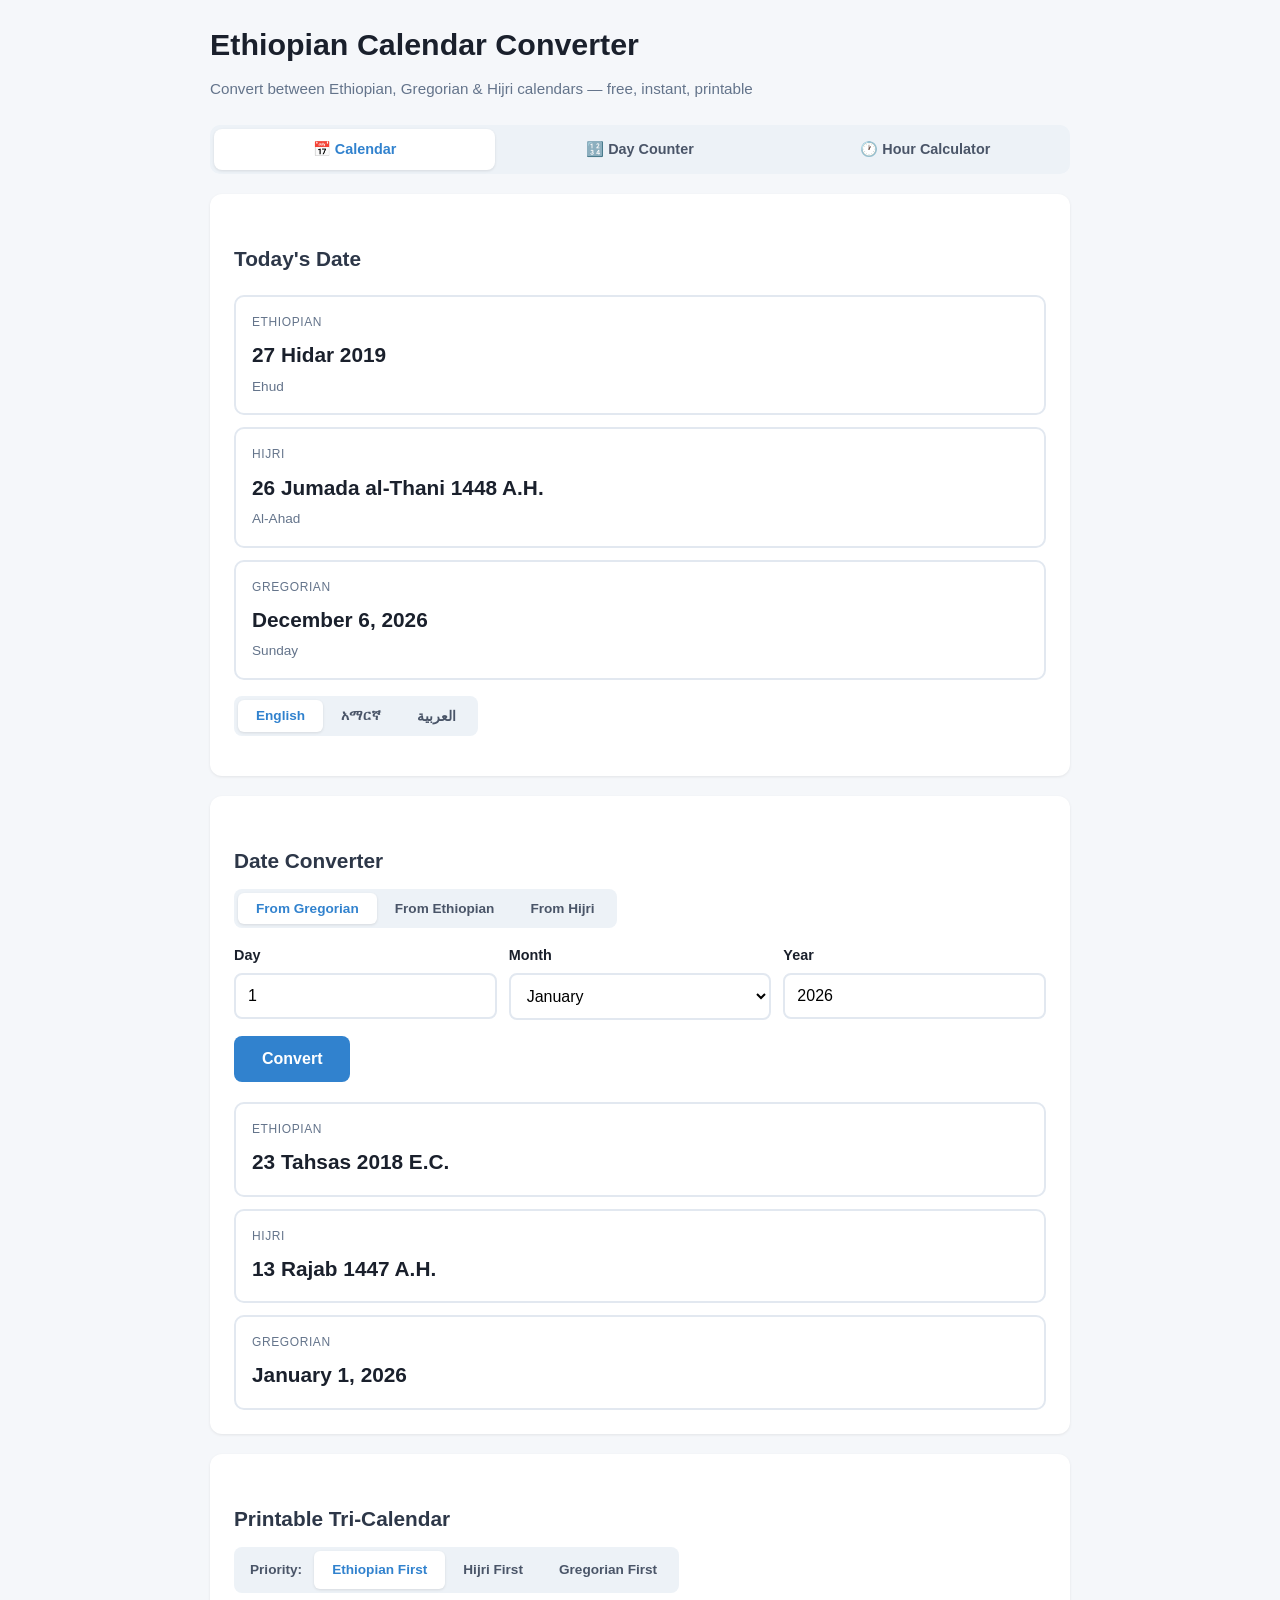
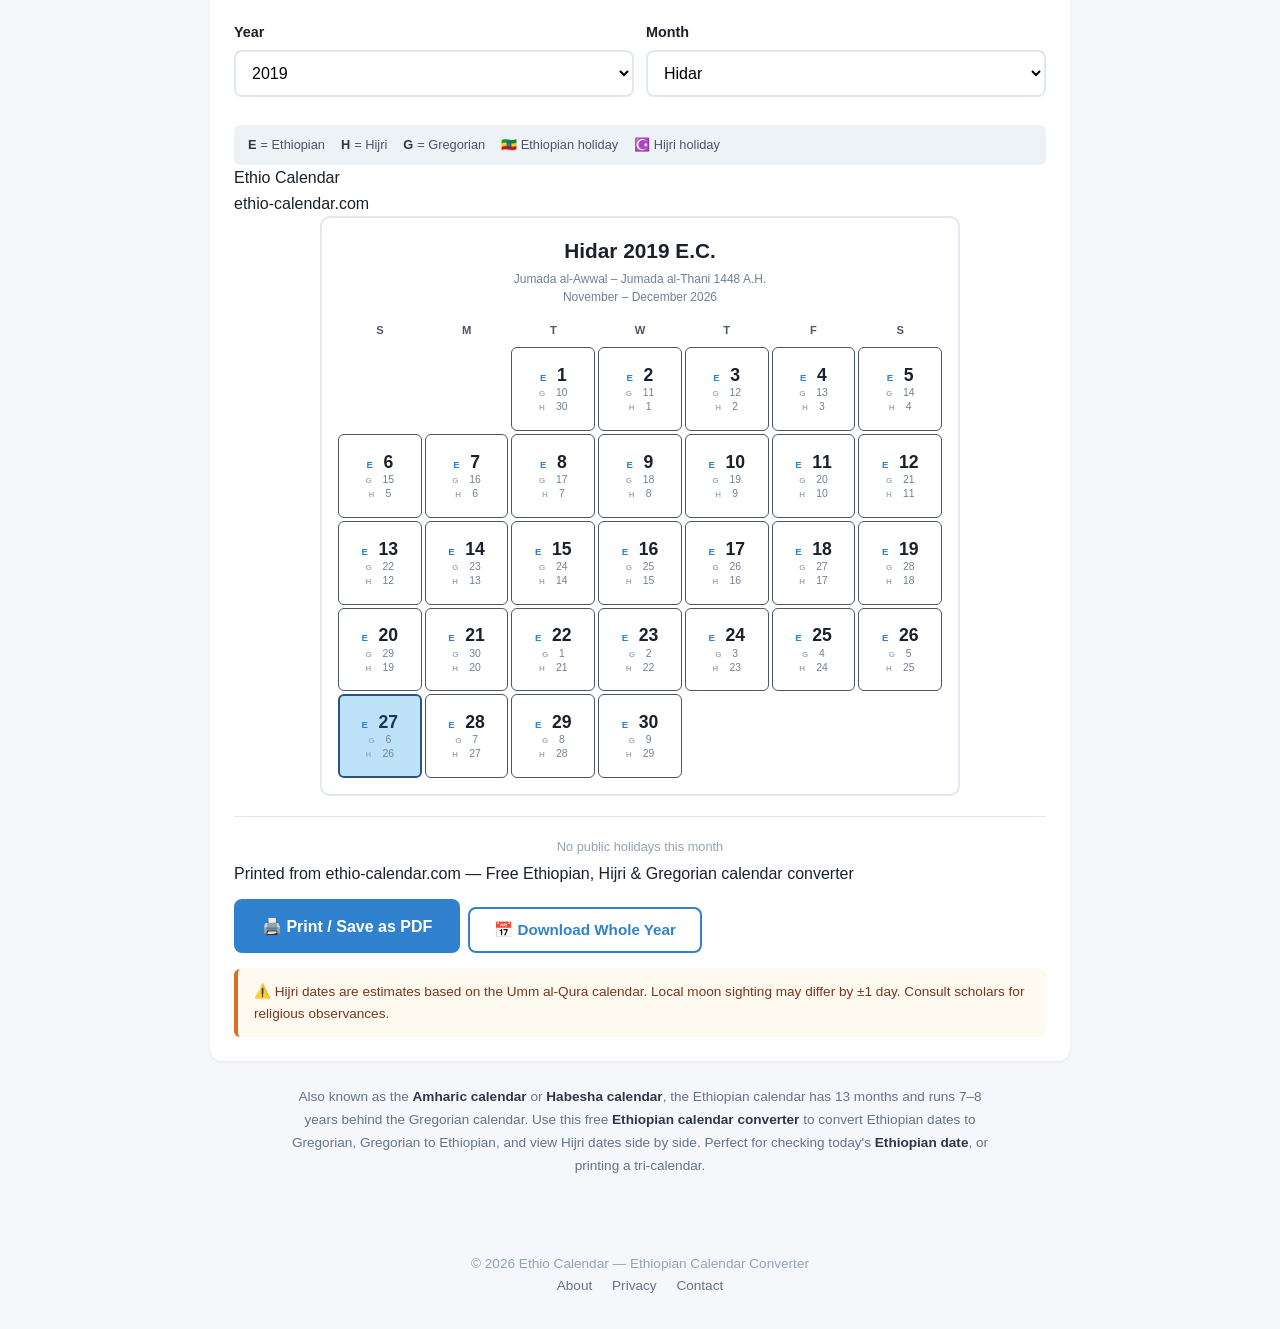
==== commit 00ec6743: "Update index.html" ====
--- a/index.html
+++ b/index.html
@@ -95,28 +95,125 @@
   .seo-paragraph { color: #64748b; font-size: 0.85rem; text-align: center; margin: 24px auto; max-width: 720px; line-height: 1.7; }
   .seo-paragraph strong { color: #2d3748; }
 
+  /* ============================================================
+     SINGLE-MONTH PRINT VIEW — modern, ink-friendly
+     ============================================================ */
   @media print {
-    body { background: #fff !important; }
+    @page { size: A4 portrait; margin: 12mm; }
+    body { background: #fff !important; font-size: 11pt; }
     body * { visibility: hidden; }
     #print-area, #print-area * { visibility: visible; }
-    #print-area { position: absolute; left: 0; top: 0; width: 100%; padding: 10px; }
+    #print-area {
+      position: absolute; left: 0; top: 0; width: 100%;
+      padding: 0; color: #111;
+    }
     .no-print { display: none !important; }
-    .month-title-block { margin-bottom: 16px; }
-    .month-title-main { font-size: 1.6rem !important; color: #000 !important; }
-    .month-title-sub { font-size: 0.85rem !important; color: #333 !important; }
-    .month-grid { gap: 3px !important; }
-    .month-grid .day-head { font-size: 0.75rem !important; color: #000 !important; font-weight: 900 !important; border-bottom: 2px solid #000; }
-    .month-grid .day-cell { border: 1.5px solid #000 !important; background: #fff !important; padding: 3px !important; }
-    .month-grid .day-cell.today { background: #d0d0d0 !important; border: 3px solid #000 !important; }
-    .month-grid .day-cell.holiday { background: #f0f0f0 !important; border: 2.5px solid #000 !important; }
-    .month-grid .day-cell .date-row.priority-row { font-size: 1.3rem !important; font-weight: 900 !important; color: #000 !important; }
-    .month-grid .day-cell .date-row.priority-row .prefix { color: #000 !important; font-size: 0.65rem !important; }
-    .month-grid .day-cell .date-row:not(.priority-row) { font-size: 0.7rem !important; color: #555 !important; }
-    .month-grid .day-cell .date-row:not(.priority-row) .prefix { color: #777 !important; font-size: 0.55rem !important; }
-    .holiday-section { border-top: 2px solid #000 !important; padding-top: 12px !important; margin-top: 16px !important; }
-    .holiday-section h3 { font-size: 0.9rem !important; color: #000 !important; }
-    .holiday-list { font-size: 0.75rem !important; color: #333 !important; }
-    .holiday-list li { margin-bottom: 3px !important; }
+
+    /* Header band */
+    #print-area .print-header {
+      display: flex; justify-content: space-between; align-items: flex-end;
+      border-bottom: 3px solid #111;
+      padding-bottom: 8px; margin-bottom: 14px;
+    }
+    #print-area .print-brand {
+      font-size: 9pt; letter-spacing: 0.18em; text-transform: uppercase;
+      color: #555; font-weight: 700;
+    }
+    #print-area .print-url {
+      font-size: 8pt; color: #888;
+    }
+
+    /* Month title */
+    .month-title-block { text-align: center; margin-bottom: 14px; }
+    .month-title-main {
+      font-size: 22pt !important; font-weight: 800 !important;
+      color: #111 !important; letter-spacing: -0.5px;
+    }
+    .month-title-sub {
+      font-size: 10pt !important; color: #444 !important;
+      margin-top: 4px; line-height: 1.5;
+    }
+
+    /* Grid */
+    .month-grid {
+      gap: 4px !important;
+      border: none;
+      display: grid; grid-template-columns: repeat(7, 1fr);
+    }
+    .month-grid .day-head {
+      font-size: 9pt !important; font-weight: 800 !important;
+      color: #333 !important; padding: 6px 0 !important;
+      text-transform: uppercase; letter-spacing: 0.05em;
+      border-bottom: 2px solid #333;
+      background: transparent !important;
+    }
+    .month-grid .day-cell {
+      border: 1px solid #999 !important;
+      background: #fff !important;
+      padding: 4px 3px !important;
+      aspect-ratio: 1 / 0.92 !important;
+    }
+    .month-grid .day-cell.today {
+      background: #eaf3fb !important;
+      border: 2.5px solid #2c5282 !important;
+    }
+    .month-grid .day-cell.holiday {
+      background: #fdf0ee !important;
+      border: 2px solid #c53030 !important;
+    }
+    .month-grid .day-cell.today.holiday {
+      background: #fce9e6 !important;
+      border: 2.5px solid #2c5282 !important;
+    }
+    .month-grid .day-cell .date-row {
+      font-size: 8pt !important; color: #555 !important;
+      gap: 4px !important;
+    }
+    .month-grid .day-cell .date-row .prefix {
+      color: #999 !important; font-size: 6pt !important;
+      font-weight: 800 !important;
+    }
+    .month-grid .day-cell .date-row.priority-row {
+      font-size: 14pt !important; font-weight: 900 !important;
+      color: #111 !important;
+    }
+    .month-grid .day-cell .date-row.priority-row .prefix {
+      color: #333 !important; font-size: 7pt !important;
+    }
+
+    /* Holiday section */
+    .holiday-section {
+      margin-top: 20px !important;
+      padding-top: 12px !important;
+      border-top: 2px solid #333 !important;
+    }
+    .holiday-section h3 { display: none !important; }
+
+    .holiday-list { font-size: 10pt !important; }
+    .holiday-list li {
+      padding: 6px 0 !important;
+      border-bottom: 1px dotted #bbb !important;
+      color: #222 !important;
+      display: flex; justify-content: space-between;
+    }
+    .holiday-list .holiday-date {
+      font-weight: 800 !important;
+      color: #111 !important;
+      min-width: 110px;
+    }
+    .holiday-list .holiday-name {
+      flex: 1; color: #222; padding-left: 8px;
+    }
+    .holiday-list .holiday-type { font-size: 11pt; }
+
+    /* Print footer */
+    #print-area .print-footer {
+      margin-top: 16px;
+      padding-top: 8px;
+      border-top: 1px solid #ccc;
+      font-size: 8pt; color: #888; text-align: center;
+      font-style: italic;
+    }
   }
 
   @media (max-width: 600px) {
@@ -127,7 +224,6 @@
   }
 
   .holiday-section { margin-top: 20px; padding-top: 16px; border-top: 1px solid #e2e8f0; }
-  .holiday-section h3 { font-size: 0.9rem; font-weight: 700; color: #2d3748; margin-bottom: 8px; }
   .holiday-list { list-style: none; padding: 0; }
   .holiday-list li { font-size: 0.8rem; color: #4a5568; padding: 4px 0; border-bottom: 1px dashed #edf2f7; display: flex; justify-content: space-between; align-items: center; }
   .holiday-list li:last-child { border-bottom: none; }
@@ -232,6 +328,11 @@
       </div>
 
       <div id="print-area">
+        <div class="print-header">
+          <div class="print-brand">Ethio Calendar</div>
+          <div class="print-url">ethio-calendar.com</div>
+        </div>
+
         <div class="tri-display" id="month-grids" style="grid-template-columns: 1fr; max-width: 640px; margin: 0 auto;">
           <div class="cal-col" id="month-ethiopian">
             <div class="month-title-block">
@@ -243,8 +344,11 @@
         </div>
 
         <div class="holiday-section" id="holiday-section">
-          <h3>Holidays This Month</h3>
           <ul class="holiday-list" id="holiday-list"></ul>
+        </div>
+
+        <div class="print-footer">
+          Printed from ethio-calendar.com — Free Ethiopian, Hijri & Gregorian calendar converter
         </div>
       </div>
 
@@ -253,7 +357,7 @@
         <button class="secondary" onclick="printWholeYear()">📅 Download Whole Year</button>
       </div>
 
-      <div class="warning">⚠️ Hijri dates are estimates based on the Umm al-Qura calendar. Local moon sighting may differ by ±1 day. Consult Scholars for religious observances.</div>
+      <div class="warning">⚠️ Hijri dates are estimates based on the Umm al-Qura calendar. Local moon sighting may differ by ±1 day. Consult scholars for religious observances.</div>
     </div>
   </div>
 
@@ -421,7 +525,7 @@
 }
 
 // ============================================================
-// HIJRI — ANCHOR-BASED CONVERSION (matches Umm al-Qura)
+// HIJRI — ANCHOR-BASED CONVERSION
 // Anchor: 1 Muharram 1447 AH = 26 June 2025 CE
 // ============================================================
 const HIJRI_ANCHOR_YEAR = 1447;
@@ -533,7 +637,7 @@
 }
 
 // ============================================================
-// HOLIDAY LOOKUP
+// HOLIDAY LOOKUP — Both Ethiopian AND Hijri holidays merged
 // ============================================================
 function getHolidaysForMonth(calendarType, year, month) {
   const holidays = [];
@@ -551,37 +655,27 @@
   }
   const endJdn = startJdn + daysInMonth - 1;
 
-  ethiopianHolidays.forEach(h => {
-    const hJdn = ethiopianToJDN(year, h.ethMonth, h.ethDay);
-    if (calendarType === 'ethiopian') {
-      if (h.ethMonth === month && hJdn >= startJdn && hJdn <= endJdn) {
-        holidays.push({ name: h.name, nameAm: h.nameAm, date: hJdn, type: 'ethiopian' });
-      }
-    } else {
+  // Ethiopian (Orthodox)
+  const ethYearsInRange = new Set();
+  for (let j = startJdn; j <= endJdn; j++) {
+    ethYearsInRange.add(jdnToEthiopian(j).year);
+  }
+  ethYearsInRange.forEach(ethYear => {
+    ethiopianHolidays.forEach(h => {
+      const hJdn = ethiopianToJDN(ethYear, h.ethMonth, h.ethDay);
       if (hJdn >= startJdn && hJdn <= endJdn) {
         holidays.push({ name: h.name, nameAm: h.nameAm, date: hJdn, type: 'ethiopian' });
       }
-    }
-  });
-
-  const hijriYearsToCheck = [year - 1, year, year + 1];
-  hijriYearsToCheck.forEach(hy => {
-    hijriHolidays.forEach(h => {
-      const hJdn = hijriToJDN(hy, h.hijriMonth, h.hijriDay);
-      if (calendarType === 'hijri') {
-        if (hy === year && h.hijriMonth === month && hJdn >= startJdn && hJdn <= endJdn) {
-          holidays.push({ name: h.name, nameAr: h.nameAr, date: hJdn, type: 'hijri' });
-        }
-      } else {
-        if (hJdn >= startJdn && hJdn <= endJdn) {
-          holidays.push({ name: h.name, nameAr: h.nameAr, date: hJdn, type: 'hijri' });
-        }
-      }
     });
   });
 
-  if (calendarType === 'gregorian' || calendarType === 'ethiopian') {
-    const easter = computeOrthodoxEaster(year);
+  // Orthodox Easter + Good Friday
+  const gregYearsInRange = new Set();
+  for (let j = startJdn; j <= endJdn; j++) {
+    gregYearsInRange.add(jdnToGregorian(j).year);
+  }
+  gregYearsInRange.forEach(gy => {
+    const easter = computeOrthodoxEaster(gy);
     const easterJdn = gregorianToJDN(easter.year, easter.month, easter.day);
     const goodFridayJdn = easterJdn - 2;
     if (easterJdn >= startJdn && easterJdn <= endJdn) {
@@ -590,7 +684,21 @@
     if (goodFridayJdn >= startJdn && goodFridayJdn <= endJdn) {
       holidays.push({ name: 'Siklet (Good Friday)', nameAm: 'ስቅለት', date: goodFridayJdn, type: 'ethiopian' });
     }
-  }
+  });
+
+  // Hijri (Islamic)
+  const hijriYearsInRange = new Set();
+  for (let j = startJdn; j <= endJdn; j++) {
+    hijriYearsInRange.add(jdnToHijri(j).year);
+  }
+  hijriYearsInRange.forEach(hy => {
+    hijriHolidays.forEach(h => {
+      const hJdn = hijriToJDN(hy, h.hijriMonth, h.hijriDay);
+      if (hJdn >= startJdn && hJdn <= endJdn) {
+        holidays.push({ name: h.name, nameAr: h.nameAr, date: hJdn, type: 'hijri' });
+      }
+    });
+  });
 
   const seen = new Set();
   const unique = holidays.filter(h => {
@@ -1139,7 +1247,7 @@
 }
 
 // ============================================================
-// DOWNLOAD WHOLE YEAR
+// DOWNLOAD WHOLE YEAR — redesigned print-friendly layout
 // ============================================================
 function printWholeYear() {
   const yearSel = document.getElementById('print-year');
@@ -1203,20 +1311,20 @@
         let name = h.name;
         if (uiLang === 'am' && h.nameAm) name = h.nameAm;
         else if (uiLang === 'ar' && h.nameAr) name = h.nameAr;
-        return `<li><span class="h-date">${dateStr}</span> ${name} <span class="h-type">${h.type === 'ethiopian' ? '🇪🇹' : '☪️'}</span></li>`;
+        return `<li><span class="h-date">${dateStr}</span><span class="h-name">${name}</span><span class="h-type">${h.type === 'ethiopian' ? '🇪🇹' : '☪️'}</span></li>`;
       }).join('');
-      holidayHtml = `<div class="page-holidays"><h4>Holidays</h4><ul>${items}</ul></div>`;
-    } else {
-      holidayHtml = `<div class="page-holidays"><h4>Holidays</h4><p style="color:#999; font-size:0.75rem;">None this month</p></div>`;
+      holidayHtml = `<div class="page-holidays"><ul>${items}</ul></div>`;
     }
 
     html += `<div class="year-page">`;
+    html += `<div class="print-header"><div class="print-brand">Ethio Calendar</div><div class="print-url">ethio-calendar.com</div></div>`;
     html += `<div class="year-title-block">`;
     html += `<div class="year-title">${titleText}</div>`;
     html += `<div class="year-subtitle">${subParts.join('')}</div>`;
     html += `</div>`;
     html += `<div class="month-grid" id="year-grid-${m}"></div>`;
     html += holidayHtml;
+    html += `<div class="print-footer">Ethio Calendar — Ethiopian, Hijri & Gregorian converter · ethio-calendar.com</div>`;
     html += `</div>`;
   }
 
@@ -1224,60 +1332,118 @@
   w.document.write(`<!DOCTYPE html><html><head><title>Tri-Calendar ${year} — ${priorityLabel}</title>
     <link href="https://fonts.googleapis.com/css2?family=Amiri:wght@400;700&family=Noto+Sans+Ethiopic:wght@400;600;700&display=swap" rel="stylesheet">
     <style>
+      @page { size: A4 portrait; margin: 12mm; }
       * { box-sizing: border-box; margin: 0; padding: 0; }
-      body { font-family: -apple-system, BlinkMacSystemFont, "Segoe UI", Roboto, sans-serif; background: #fff; color: #000; padding: 20px; }
-      .year-page { page-break-after: always; margin-bottom: 30px; text-align: center; }
+      body { font-family: -apple-system, BlinkMacSystemFont, "Segoe UI", Roboto, sans-serif; background: #fff; color: #111; padding: 0; font-size: 11pt; }
+      .year-page {
+        page-break-after: always;
+        padding: 0; margin: 0 auto;
+        max-width: 100%;
+        display: flex; flex-direction: column;
+      }
       .year-page:last-child { page-break-after: auto; }
-      .year-title-block { text-align: center; margin-bottom: 16px; }
-      .year-title { font-size: 1.5rem; font-weight: 800; color: #000; margin-bottom: 6px; }
-      .year-subtitle { font-size: 0.8rem; color: #333; line-height: 1.5; }
+
+      /* Header band */
+      .print-header {
+        display: flex; justify-content: space-between; align-items: flex-end;
+        border-bottom: 3px solid #111;
+        padding-bottom: 8px; margin-bottom: 14px;
+      }
+      .print-brand {
+        font-size: 9pt; letter-spacing: 0.18em; text-transform: uppercase;
+        color: #555; font-weight: 700;
+      }
+      .print-url { font-size: 8pt; color: #888; }
+
+      /* Title */
+      .year-title-block { text-align: center; margin-bottom: 14px; }
+      .year-title {
+        font-size: 22pt; font-weight: 800;
+        color: #111; letter-spacing: -0.5px;
+      }
+      .year-subtitle {
+        font-size: 10pt; color: #444;
+        margin-top: 4px; line-height: 1.5;
+      }
       .year-subtitle [dir="rtl"] { direction: rtl; font-family: 'Amiri', serif; }
+
+      /* Grid */
       .month-grid {
         display: grid; grid-template-columns: repeat(7, 1fr);
-        gap: 3px; max-width: 700px; margin: 0 auto;
+        gap: 4px;
       }
       .day-head {
-        text-align: center; font-size: 0.75rem; font-weight: 900;
-        color: #000; padding: 6px 0; border-bottom: 2px solid #000;
+        text-align: center; font-size: 9pt; font-weight: 800;
+        color: #333; padding: 6px 0; text-transform: uppercase;
+        letter-spacing: 0.05em; border-bottom: 2px solid #333;
       }
       .day-cell {
-        aspect-ratio: 1; display: flex; flex-direction: column;
+        aspect-ratio: 1 / 0.92;
+        display: flex; flex-direction: column;
         align-items: center; justify-content: center;
-        border: 1.5px solid #000; padding: 3px;
+        border: 1px solid #999; padding: 4px 3px;
         line-height: 1.15; gap: 2px; background: #fff;
       }
-      .day-cell.today { background: #e0e0e0; border: 3px solid #000; }
-      .day-cell.holiday { background: #f0f0f0; border: 2.5px solid #000; }
+      .day-cell.today { background: #eaf3fb; border: 2.5px solid #2c5282; }
+      .day-cell.holiday { background: #fdf0ee; border: 2px solid #c53030; }
+      .day-cell.today.holiday { background: #fce9e6; border: 2.5px solid #2c5282; }
       .date-row {
         display: flex; align-items: baseline;
-        gap: 4px; font-size: 0.7rem; color: #666;
+        gap: 4px; font-size: 8pt; color: #555;
       }
       .date-row .prefix {
-        font-size: 0.55rem; font-weight: 700;
+        font-size: 6pt; font-weight: 800;
         color: #999; min-width: 14px;
       }
       .date-row.priority-row {
-        font-size: 1.3rem; font-weight: 900;
-        color: #000; margin-bottom: 2px;
+        font-size: 14pt; font-weight: 900;
+        color: #111; margin-bottom: 2px;
       }
       .date-row.priority-row .prefix {
-        font-size: 0.65rem; color: #000;
-      }
+        font-size: 7pt; color: #333;
+      }
+
+      /* Holiday section */
       .page-holidays {
-        max-width: 700px; margin: 16px auto 0; text-align: left;
-        border-top: 1px solid #000; padding-top: 10px;
-      }
-      .page-holidays h4 { font-size: 0.85rem; font-weight: 800; color: #000; margin-bottom: 6px; }
+        margin-top: 20px;
+        padding-top: 12px;
+        border-top: 2px solid #333;
+      }
       .page-holidays ul { list-style: none; padding: 0; }
-      .page-holidays li { font-size: 0.75rem; color: #333; padding: 3px 0; border-bottom: 1px dashed #ccc; }
+      .page-holidays li {
+        font-size: 10pt; color: #222;
+        padding: 6px 0;
+        border-bottom: 1px dotted #bbb;
+        display: flex; align-items: baseline;
+      }
       .page-holidays li:last-child { border-bottom: none; }
-      .page-holidays .h-date { font-weight: 700; color: #000; margin-right: 8px; }
-      .page-holidays .h-type { margin-left: 6px; }
+      .page-holidays .h-date {
+        font-weight: 800; color: #111;
+        min-width: 110px;
+      }
+      .page-holidays .h-name {
+        flex: 1; color: #222; padding-left: 8px;
+      }
+      .page-holidays .h-type { font-size: 11pt; }
+
+      /* Footer */
+      .print-footer {
+        margin-top: 16px; padding-top: 8px;
+        border-top: 1px solid #ccc;
+        font-size: 8pt; color: #888; text-align: center;
+        font-style: italic;
+      }
+
       .ethiopic-text { font-family: 'Noto Sans Ethiopic', sans-serif; }
       [dir="rtl"] { direction: rtl; font-family: 'Amiri', serif; }
+
       @media print {
         .year-page { page-break-after: always; }
-        body { padding: 10px; }
+        body { padding: 0; }
+        .day-cell { -webkit-print-color-adjust: exact; print-color-adjust: exact; }
+        .day-cell.today, .day-cell.holiday, .day-cell.today.holiday {
+          -webkit-print-color-adjust: exact; print-color-adjust: exact;
+        }
       }
     </style></head><body>${html}</body></html>`);
   w.document.close();
@@ -1291,8 +1457,8 @@
 
       renderGridInWindow(w, `year-grid-${m}`, gridType, gridYear, gridMonth, todayJdn);
     }
-    setTimeout(() => w.print(), 500);
-  }, 600);
+    setTimeout(() => w.print(), 700);
+  }, 700);
 }
 
 function renderGridInWindow(win, gridId, calendarType, year, month, todayJdn) {
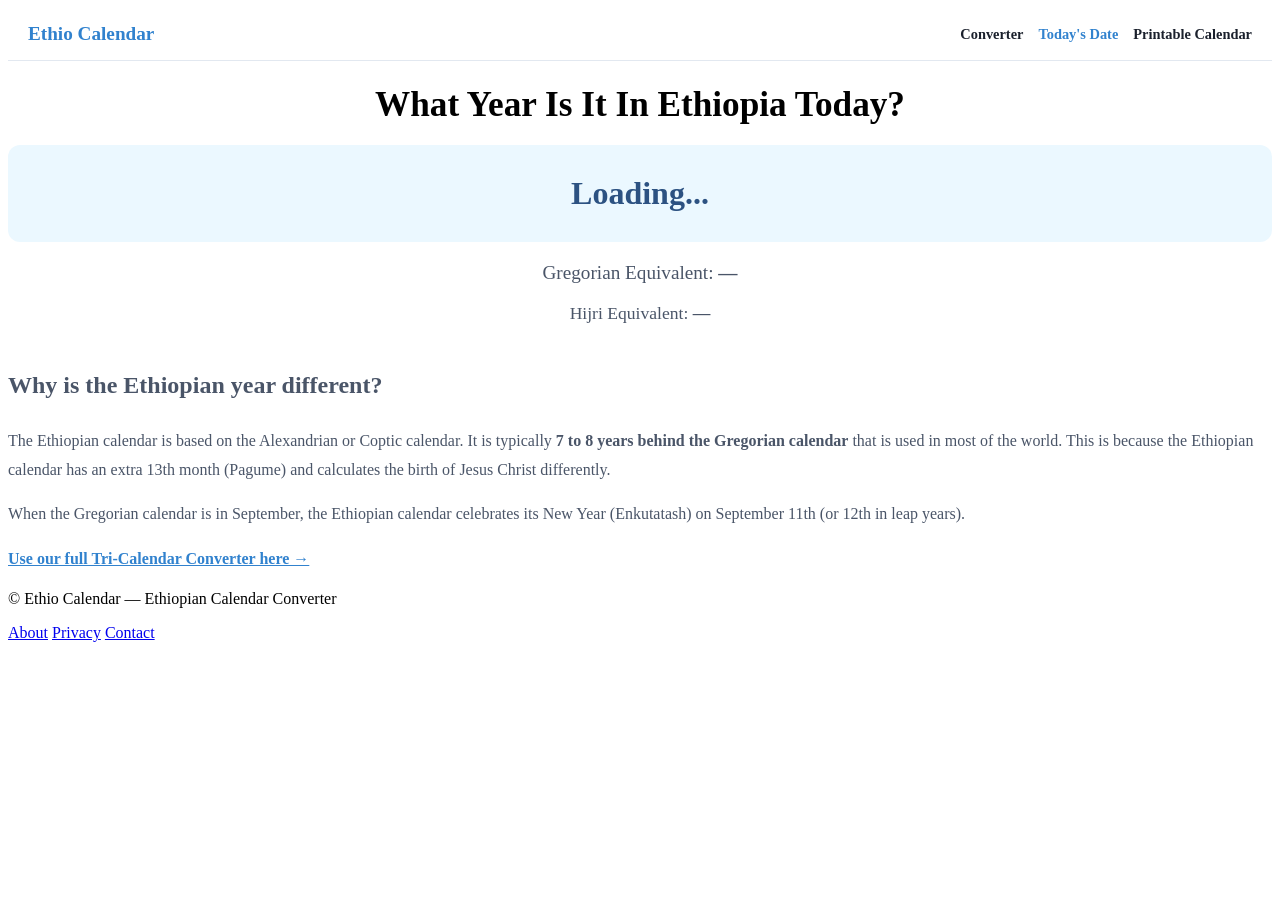
==== commit 2c10a23f: "Update index.html" ====
--- a/index.html
+++ b/index.html
@@ -3,414 +3,42 @@
 <head>
 <meta charset="UTF-8">
 <meta name="viewport" content="width=device-width, initial-scale=1.0">
-<title>Ethiopian Calendar Converter | Gregorian ↔ Ethiopian & Hijri Date</title>
-<link rel="icon" href="data:image/svg+xml,<svg xmlns='http://www.w3.org/2000/svg' viewBox='0 0 100 100'><text y='.9em' font-size='90'>📅</text></svg>">
-<meta name="description" content="Free Ethiopian calendar converter. Convert Gregorian to Ethiopian and Ethiopian to Gregorian dates instantly, plus Hijri dates, today's date, and printable calendars.">
-<meta name="keywords" content="ethiopian calendar converter, gregorian to ethiopian, ethiopian to gregorian, amharic calendar, ethiopian date converter, hijri calendar converter, ethiopian calendar today">
-<meta name="author" content="Ethio Calendar">
-<meta name="robots" content="index, follow">
-<link rel="canonical" href="https://ethio-calendar.com/">
-
-<!-- Open Graph -->
-<meta property="og:title" content="Ethiopian Calendar Converter | Gregorian ↔ Ethiopian & Hijri Date">
-<meta property="og:description" content="Convert Gregorian to Ethiopian and Ethiopian to Gregorian dates instantly. Free tri-calendar tool with Hijri support.">
-<meta property="og:url" content="https://ethio-calendar.com/">
-<meta property="og:type" content="website">
-<meta property="og:locale" content="en_US">
-<meta property="og:locale:alternate" content="am_ET">
-<meta property="og:locale:alternate" content="ar_AR">
-
-<!-- Twitter Card -->
-<meta name="twitter:card" content="summary_large_image">
-<meta name="twitter:title" content="Ethiopian Calendar Converter | Gregorian ↔ Ethiopian & Hijri Date">
-<meta name="twitter:description" content="Free Ethiopian calendar converter. Convert dates instantly between Ethiopian, Gregorian, and Hijri calendars.">
-
-<link href="https://fonts.googleapis.com/css2?family=Amiri:wght@400;700&family=Noto+Sans+Ethiopic:wght@400;600;700&display=swap" rel="stylesheet">
-<style>
-  * { box-sizing: border-box; margin: 0; padding: 0; }
-  body { font-family: -apple-system, BlinkMacSystemFont, "Segoe UI", Roboto, sans-serif; background: #f5f7fa; color: #1a202c; line-height: 1.6; }
-  .container { max-width: 900px; margin: 0 auto; padding: 20px; }
-  h1 { font-size: 1.9rem; margin-bottom: 8px; }
-  h2 { font-size: 1.3rem; margin: 24px 0 12px; color: #2d3748; }
-  h3 { font-size: 1rem; margin-bottom: 8px; color: #4a5568; }
-  .subtitle { color: #64748b; margin-bottom: 24px; font-size: 0.95rem; }
-  .card { background: #fff; border-radius: 12px; padding: 24px; box-shadow: 0 1px 3px rgba(0,0,0,0.08); margin-bottom: 20px; }
-  .tabs { display: flex; gap: 4px; background: #edf2f7; border-radius: 10px; padding: 4px; margin-bottom: 20px; overflow-x: auto; }
-  .tab { flex: 1; border: none; background: transparent; padding: 12px 16px; font-size: 0.9rem; font-weight: 600; color: #4a5568; cursor: pointer; border-radius: 8px; transition: all 0.2s; white-space: nowrap; }
-  .tab.active { background: #fff; color: #3182ce; box-shadow: 0 1px 3px rgba(0,0,0,0.1); }
-  .tab-content { display: none; }
-  .tab-content.active { display: block; }
-  label { display: block; font-weight: 600; margin-bottom: 6px; font-size: 0.9rem; }
-  input, select { width: 100%; padding: 12px; font-size: 1rem; border: 2px solid #e2e8f0; border-radius: 8px; outline: none; font-family: inherit; background: #fff; }
-  input:focus, select:focus { border-color: #3182ce; }
-  .field-group { margin-bottom: 16px; }
-  .row { display: grid; grid-template-columns: 1fr 1fr; gap: 12px; }
-  .row-3 { display: grid; grid-template-columns: 1fr 1fr 1fr; gap: 12px; }
-  button.primary { background: #3182ce; color: #fff; border: none; padding: 14px 28px; font-size: 1rem; font-weight: 600; border-radius: 8px; cursor: pointer; transition: background 0.2s; }
-  button.primary:hover { background: #2c5282; }
-  button.secondary { background: #fff; color: #3182ce; border: 2px solid #3182ce; padding: 12px 24px; font-size: 0.95rem; font-weight: 600; border-radius: 8px; cursor: pointer; margin-right: 8px; margin-top: 8px; }
-  button.secondary:hover { background: #ebf8ff; }
-  .result-box { background: #f7fafc; border-left: 4px solid #3182ce; border-radius: 6px; padding: 16px; margin-top: 16px; }
-  .result-box .label { font-size: 0.85rem; color: #64748b; margin-bottom: 4px; }
-  .result-box .value { font-size: 1.4rem; font-weight: 700; color: #2c5282; }
-  .tri-display { display: grid; gap: 12px; margin-top: 20px; }
-  .cal-col { padding: 16px; border-radius: 10px; border: 2px solid #e2e8f0; background: #fff; }
-  .cal-col.priority { border-color: #3182ce; background: #ebf8ff; }
-  .cal-col .cal-label { font-size: 0.75rem; text-transform: uppercase; color: #64748b; letter-spacing: 0.05em; margin-bottom: 6px; }
-  .cal-col .cal-date { font-size: 1.3rem; font-weight: 700; color: #1a202c; }
-  .cal-col .cal-detail { font-size: 0.85rem; color: #64748b; margin-top: 4px; }
-  .cal-col.priority .cal-date { font-size: 1.6rem; color: #2c5282; }
-  .toggle-group { display: inline-flex; background: #edf2f7; border-radius: 8px; padding: 4px; margin-bottom: 16px; flex-wrap: wrap; }
-  .toggle-group button { border: none; background: transparent; padding: 8px 18px; font-size: 0.85rem; font-weight: 600; border-radius: 6px; cursor: pointer; color: #4a5568; }
-  .toggle-group button.active { background: #fff; color: #3182ce; box-shadow: 0 1px 3px rgba(0,0,0,0.1); }
-  .month-grid { display: grid; grid-template-columns: repeat(7, 1fr); gap: 3px; margin-top: 12px; }
-  .month-grid .day-head { text-align: center; font-size: 0.7rem; font-weight: 700; color: #4a5568; padding: 4px 0; text-transform: uppercase; }
-  .month-grid .day-cell { aspect-ratio: 1; display: flex; flex-direction: column; align-items: center; justify-content: center; border-radius: 6px; padding: 3px; background: #fff; border: 1.5px solid #4a5568; line-height: 1.15; gap: 2px; }
-  .month-grid .day-cell .date-row { display: flex; align-items: baseline; gap: 3px; font-size: 0.65rem; color: #718096; }
-  .month-grid .day-cell .date-row .prefix { font-size: 0.5rem; font-weight: 700; text-transform: uppercase; color: #a0aec0; min-width: 14px; }
-  .month-grid .day-cell .date-row.priority-row { font-size: 1.1rem; font-weight: 800; color: #1a202c; }
-  .month-grid .day-cell .date-row.priority-row .prefix { font-size: 0.6rem; color: #3182ce; }
-  .month-grid .day-cell.today { background: #bee3f8; border: 2px solid #2c5282; }
-  .month-grid .day-cell.today .date-row.priority-row { color: #1a365d; }
-  .month-grid .day-cell.holiday { background: #fed7d7; border: 2px solid #e53e3e; }
-  .month-title-block { text-align: center; margin-bottom: 12px; }
-  .month-title-main { font-size: 1.3rem; font-weight: 800; color: #1a202c; }
-  .month-title-sub { font-size: 0.75rem; color: #718096; margin-top: 3px; line-height: 1.5; }
-  .world-grid { display: grid; grid-template-columns: repeat(auto-fill, minmax(160px, 1fr)); gap: 12px; margin-top: 16px; }
-  .city-card { background: #f7fafc; border-radius: 8px; padding: 14px; border: 1px solid #e2e8f0; }
-  .city-card .city { font-weight: 600; font-size: 0.85rem; color: #1a202c; }
-  .city-card .time { font-size: 1.1rem; font-weight: 700; color: #2c5282; margin-top: 4px; }
-  .city-card .date { font-size: 0.72rem; color: #94a3b8; margin-top: 2px; }
-  .warning { background: #fffaf0; border-left: 4px solid #dd6b20; padding: 12px 16px; border-radius: 6px; font-size: 0.85rem; color: #7b341e; margin-top: 16px; }
-  .legend { display: flex; gap: 16px; flex-wrap: wrap; padding: 10px 14px; background: #edf2f7; border-radius: 6px; font-size: 0.8rem; color: #4a5568; margin-top: 12px; }
-  .legend span { display: inline-flex; align-items: center; gap: 4px; }
-  .legend b { color: #2d3748; }
-  .download-bar { display: flex; flex-wrap: wrap; gap: 8px; margin-top: 12px; }
-  .print-controls { display: grid; grid-template-columns: 1fr 1fr; gap: 12px; margin-top: 12px; }
-  .ethiopic-text { font-family: 'Noto Sans Ethiopic', 'Abyssinica SIL', sans-serif; }
-  [dir="rtl"] { direction: rtl; text-align: right; font-family: 'Amiri', 'Scheherazade New', serif; }
-  footer { text-align: center; padding: 32px 20px; color: #94a3b8; font-size: 0.85rem; }
-  footer a { color: #64748b; text-decoration: none; margin: 0 8px; }
-  footer a:hover { color: #3182ce; }
-  .seo-paragraph { color: #64748b; font-size: 0.85rem; text-align: center; margin: 24px auto; max-width: 720px; line-height: 1.7; }
-  .seo-paragraph strong { color: #2d3748; }
-
-  /* ============================================================
-     SINGLE-MONTH PRINT VIEW — modern, ink-friendly
-     ============================================================ */
-  @media print {
-    @page { size: A4 portrait; margin: 12mm; }
-    body { background: #fff !important; font-size: 11pt; }
-    body * { visibility: hidden; }
-    #print-area, #print-area * { visibility: visible; }
-    #print-area {
-      position: absolute; left: 0; top: 0; width: 100%;
-      padding: 0; color: #111;
-    }
-    .no-print { display: none !important; }
-
-    /* Header band */
-    #print-area .print-header {
-      display: flex; justify-content: space-between; align-items: flex-end;
-      border-bottom: 3px solid #111;
-      padding-bottom: 8px; margin-bottom: 14px;
-    }
-    #print-area .print-brand {
-      font-size: 9pt; letter-spacing: 0.18em; text-transform: uppercase;
-      color: #555; font-weight: 700;
-    }
-    #print-area .print-url {
-      font-size: 8pt; color: #888;
-    }
-
-    /* Month title */
-    .month-title-block { text-align: center; margin-bottom: 14px; }
-    .month-title-main {
-      font-size: 22pt !important; font-weight: 800 !important;
-      color: #111 !important; letter-spacing: -0.5px;
-    }
-    .month-title-sub {
-      font-size: 10pt !important; color: #444 !important;
-      margin-top: 4px; line-height: 1.5;
-    }
-
-    /* Grid */
-    .month-grid {
-      gap: 4px !important;
-      border: none;
-      display: grid; grid-template-columns: repeat(7, 1fr);
-    }
-    .month-grid .day-head {
-      font-size: 9pt !important; font-weight: 800 !important;
-      color: #333 !important; padding: 6px 0 !important;
-      text-transform: uppercase; letter-spacing: 0.05em;
-      border-bottom: 2px solid #333;
-      background: transparent !important;
-    }
-    .month-grid .day-cell {
-      border: 1px solid #999 !important;
-      background: #fff !important;
-      padding: 4px 3px !important;
-      aspect-ratio: 1 / 0.92 !important;
-    }
-    .month-grid .day-cell.today {
-      background: #eaf3fb !important;
-      border: 2.5px solid #2c5282 !important;
-    }
-    .month-grid .day-cell.holiday {
-      background: #fdf0ee !important;
-      border: 2px solid #c53030 !important;
-    }
-    .month-grid .day-cell.today.holiday {
-      background: #fce9e6 !important;
-      border: 2.5px solid #2c5282 !important;
-    }
-    .month-grid .day-cell .date-row {
-      font-size: 8pt !important; color: #555 !important;
-      gap: 4px !important;
-    }
-    .month-grid .day-cell .date-row .prefix {
-      color: #999 !important; font-size: 6pt !important;
-      font-weight: 800 !important;
-    }
-    .month-grid .day-cell .date-row.priority-row {
-      font-size: 14pt !important; font-weight: 900 !important;
-      color: #111 !important;
-    }
-    .month-grid .day-cell .date-row.priority-row .prefix {
-      color: #333 !important; font-size: 7pt !important;
-    }
-
-    /* Holiday section */
-    .holiday-section {
-      margin-top: 20px !important;
-      padding-top: 12px !important;
-      border-top: 2px solid #333 !important;
-    }
-    .holiday-section h3 { display: none !important; }
-
-    .holiday-list { font-size: 10pt !important; }
-    .holiday-list li {
-      padding: 6px 0 !important;
-      border-bottom: 1px dotted #bbb !important;
-      color: #222 !important;
-      display: flex; justify-content: space-between;
-    }
-    .holiday-list .holiday-date {
-      font-weight: 800 !important;
-      color: #111 !important;
-      min-width: 110px;
-    }
-    .holiday-list .holiday-name {
-      flex: 1; color: #222; padding-left: 8px;
-    }
-    .holiday-list .holiday-type { font-size: 11pt; }
-
-    /* Print footer */
-    #print-area .print-footer {
-      margin-top: 16px;
-      padding-top: 8px;
-      border-top: 1px solid #ccc;
-      font-size: 8pt; color: #888; text-align: center;
-      font-style: italic;
-    }
-  }
-
-  @media (max-width: 600px) {
-    .tri-display { grid-template-columns: 1fr; }
-    .row-3 { grid-template-columns: 1fr; }
-    .row { grid-template-columns: 1fr; }
-    .print-controls { grid-template-columns: 1fr; }
-  }
-
-  .holiday-section { margin-top: 20px; padding-top: 16px; border-top: 1px solid #e2e8f0; }
-  .holiday-list { list-style: none; padding: 0; }
-  .holiday-list li { font-size: 0.8rem; color: #4a5568; padding: 4px 0; border-bottom: 1px dashed #edf2f7; display: flex; justify-content: space-between; align-items: center; }
-  .holiday-list li:last-child { border-bottom: none; }
-  .holiday-list .holiday-date { font-weight: 600; color: #2c5282; min-width: 90px; }
-  .holiday-list .holiday-name { flex: 1; }
-  .holiday-list .holiday-type { font-size: 0.9rem; }
-</style>
+<title>What Year Is It In Ethiopia Today? | Ethiopian Date Today</title>
+<meta name="description" content="Find out today's date in the Ethiopian calendar. See the current Ethiopian year, month, and day instantly.">
+<link href="https://fonts.googleapis.com/css2?family=Noto+Sans+Ethiopic:wght@400;600;700&display=swap" rel="stylesheet">
+<link rel="stylesheet" href="/style.css">
 </head>
 <body>
+
+<header class="no-print" style="background:#fff; border-bottom:1px solid #e2e8f0; padding:15px 0; margin-bottom: 20px;">
+  <div class="container" style="display:flex; justify-content:space-between; align-items:center; padding:0 20px;">
+    <a href="/" style="font-weight:800; color:#3182ce; text-decoration:none; font-size:1.2rem;">Ethio Calendar</a>
+    <nav style="display:flex; gap:15px; font-size:0.9rem; font-weight:600;">
+      <a href="/" style="color:#1a202c; text-decoration:none;">Converter</a>
+      <a href="/today.html" style="color:#3182ce; text-decoration:none;">Today's Date</a>
+      <a href="/printable-calendar.html" style="color:#1a202c; text-decoration:none;">Printable Calendar</a>
+    </nav>
+  </div>
+</header>
+
 <div class="container">
-  <h1>Ethiopian Calendar Converter</h1>
-  <p class="subtitle">Convert between Ethiopian, Gregorian & Hijri calendars — free, instant, printable</p>
+  <div class="card" style="text-align: center;">
+    <h1 style="font-size: 2.2rem; margin-bottom: 20px;">What Year Is It In Ethiopia Today?</h1>
+    
+    <!-- Large display target -->
+    <div id="today-display" style="font-size: 2rem; font-weight: 800; color: #2c5282; padding: 30px; background: #ebf8ff; border-radius: 12px; margin-bottom: 20px;">
+      <span id="td-eth">Loading...</span>
+    </div>
+    <p style="font-size: 1.2rem; color: #4a5568;">Gregorian Equivalent: <span id="td-greg" style="font-weight: 600;">—</span></p>
+    <p style="font-size: 1.1rem; color: #4a5568;">Hijri Equivalent: <span id="td-hijri" style="font-weight: 600;">—</span></p>
 
-  <div class="tabs no-print">
-    <button class="tab active" data-tab="calendar">📅 Calendar</button>
-    <button class="tab" data-tab="day-counter">🔢 Day Counter</button>
-    <button class="tab" data-tab="hour-calc">🕐 Hour Calculator</button>
-  </div>
-
-  <div class="tab-content active" id="tab-calendar">
-    <div class="card no-print">
-      <h2>Today's Date</h2>
-      <div class="tri-display" id="today-display">
-        <div class="cal-col" id="today-ethiopian">
-          <div class="cal-label">Ethiopian</div>
-          <div class="cal-date" id="td-eth">—</div>
-          <div class="cal-detail" id="td-eth-day">—</div>
-        </div>
-        <div class="cal-col" id="today-hijri">
-          <div class="cal-label">Hijri</div>
-          <div class="cal-date" id="td-hijri">—</div>
-          <div class="cal-detail" id="td-hijri-day">—</div>
-        </div>
-        <div class="cal-col" id="today-gregorian">
-          <div class="cal-label">Gregorian</div>
-          <div class="cal-date" id="td-greg">—</div>
-          <div class="cal-detail" id="td-greg-day">—</div>
-        </div>
-      </div>
-      <div class="toggle-group" id="lang-toggle" style="margin-top:16px;">
-        <button class="active" data-lang="en">English</button>
-        <button data-lang="am">አማርኛ</button>
-        <button data-lang="ar">العربية</button>
-      </div>
-    </div>
-
-    <div class="card no-print">
-      <h2>Date Converter</h2>
-      <div class="toggle-group" id="from-toggle">
-        <button class="active" data-from="gregorian">From Gregorian</button>
-        <button data-from="ethiopian">From Ethiopian</button>
-        <button data-from="hijri">From Hijri</button>
-      </div>
-      <div class="row-3">
-        <div class="field-group">
-          <label for="conv-day">Day</label>
-          <input type="number" id="conv-day" min="1" max="31" value="1">
-        </div>
-        <div class="field-group">
-          <label for="conv-month" id="conv-month-label">Month</label>
-          <select id="conv-month"></select>
-        </div>
-        <div class="field-group">
-          <label for="conv-year">Year</label>
-          <input type="number" id="conv-year" min="1" value="2026">
-        </div>
-      </div>
-      <button class="primary" onclick="convertDate()">Convert</button>
-      <div class="tri-display" id="converted-display" style="margin-top:20px;">
-        <div class="cal-col" id="conv-ethiopian"><div class="cal-label">Ethiopian</div><div class="cal-date" id="cd-eth">—</div></div>
-        <div class="cal-col" id="conv-hijri"><div class="cal-label">Hijri</div><div class="cal-date" id="cd-hijri">—</div></div>
-        <div class="cal-col" id="conv-gregorian"><div class="cal-label">Gregorian</div><div class="cal-date" id="cd-greg">—</div></div>
-      </div>
-    </div>
-
-    <div class="card">
-      <h2 class="no-print">Printable Tri-Calendar</h2>
-      <div class="toggle-group no-print" id="priority-toggle">
-        <span style="padding:8px 12px; font-size:0.85rem; font-weight:600; color:#4a5568;">Priority:</span>
-        <button class="active" data-priority="ethiopian">Ethiopian First</button>
-        <button data-priority="hijri">Hijri First</button>
-        <button data-priority="gregorian">Gregorian First</button>
-      </div>
-
-      <div class="print-controls no-print">
-        <div class="field-group">
-          <label for="print-year">Year</label>
-          <select id="print-year"></select>
-        </div>
-        <div class="field-group">
-          <label for="print-month">Month</label>
-          <select id="print-month"></select>
-        </div>
-      </div>
-
-      <div class="legend no-print">
-        <span><b>E</b> = Ethiopian</span>
-        <span><b>H</b> = Hijri</span>
-        <span><b>G</b> = Gregorian</span>
-        <span>🇪🇹 Ethiopian holiday</span>
-        <span>☪️ Hijri holiday</span>
-      </div>
-
-      <div id="print-area">
-        <div class="print-header">
-          <div class="print-brand">Ethio Calendar</div>
-          <div class="print-url">ethio-calendar.com</div>
-        </div>
-
-        <div class="tri-display" id="month-grids" style="grid-template-columns: 1fr; max-width: 640px; margin: 0 auto;">
-          <div class="cal-col" id="month-ethiopian">
-            <div class="month-title-block">
-              <div class="month-title-main" id="print-month-title">—</div>
-              <div class="month-title-sub" id="print-month-sub"></div>
-            </div>
-            <div class="month-grid" id="print-grid"></div>
-          </div>
-        </div>
-
-        <div class="holiday-section" id="holiday-section">
-          <ul class="holiday-list" id="holiday-list"></ul>
-        </div>
-
-        <div class="print-footer">
-          Printed from ethio-calendar.com — Free Ethiopian, Hijri & Gregorian calendar converter
-        </div>
-      </div>
-
-      <div class="download-bar no-print">
-        <button class="primary" onclick="window.print()">🖨️ Print / Save as PDF</button>
-        <button class="secondary" onclick="printWholeYear()">📅 Download Whole Year</button>
-      </div>
-
-      <div class="warning">⚠️ Hijri dates are estimates based on the Umm al-Qura calendar. Local moon sighting may differ by ±1 day. Consult scholars for religious observances.</div>
+    <div style="text-align: left; margin-top: 40px; line-height: 1.8; color: #4a5568;">
+      <h2>Why is the Ethiopian year different?</h2>
+      <p>The Ethiopian calendar is based on the Alexandrian or Coptic calendar. It is typically <strong>7 to 8 years behind the Gregorian calendar</strong> that is used in most of the world. This is because the Ethiopian calendar has an extra 13th month (Pagume) and calculates the birth of Jesus Christ differently.</p>
+      <p>When the Gregorian calendar is in September, the Ethiopian calendar celebrates its New Year (Enkutatash) on September 11th (or 12th in leap years).</p>
+      <p><a href="/" style="color: #3182ce; font-weight: bold;">Use our full Tri-Calendar Converter here →</a></p>
     </div>
   </div>
-
-  <div class="tab-content" id="tab-day-counter">
-    <div class="card">
-      <h2>Day Counter</h2>
-      <p style="color:#64748b; font-size:0.9rem; margin-bottom:16px;">Count days between two dates across all three calendars.</p>
-      <div class="row">
-        <div class="field-group"><label>Start Date (Gregorian)</label><input type="date" id="start-date"></div>
-        <div class="field-group"><label>End Date (Gregorian)</label><input type="date" id="end-date"></div>
-      </div>
-      <button class="primary" onclick="countDays()">Count Days</button>
-      <div class="result-box" id="day-result" style="display:none;">
-        <div class="label">Difference</div>
-        <div class="value" id="day-diff">—</div>
-        <div class="cal-detail" id="day-detail" style="margin-top:8px; color:#64748b;"></div>
-      </div>
-    </div>
-  </div>
-
-  <div class="tab-content" id="tab-hour-calc">
-    <div class="card">
-      <h2>Ethiopian ↔ Standard Time</h2>
-      <div class="toggle-group" id="direction-toggle">
-        <button class="active" data-dir="to-standard">Ethiopian → Standard</button>
-        <button data-dir="to-ethiopian">Standard → Ethiopian</button>
-      </div>
-      <div class="row">
-        <div class="field-group"><label for="hour-input">Hour (1–12)</label><input type="number" id="hour-input" min="1" max="12" value="6"></div>
-        <div class="field-group"><label for="minute-input">Minute</label><input type="number" id="minute-input" min="0" max="59" value="30"></div>
-      </div>
-      <div class="field-group">
-        <label for="period-input" id="period-label">Period (Ethiopian)</label>
-        <select id="period-input">
-          <option value="day">Day (ከሰዓት)</option>
-          <option value="night">Night (ከምሽት)</option>
-        </select>
-      </div>
-      <div class="result-box">
-        <div class="label">Converted Time</div>
-        <div class="value" id="converted-time">—</div>
-      </div>
-    </div>
-    <div class="card">
-      <h2>World Clock</h2>
-      <p style="color:#64748b; font-size:0.9rem; margin-bottom:12px;">Current time in major cities (updates every second)</p>
-      <div class="world-grid" id="world-grid"></div>
-    </div>
-  </div>
-
-  <p class="seo-paragraph">
-    Also known as the <strong>Amharic calendar</strong> or <strong>Habesha calendar</strong>, the Ethiopian calendar has 13 months and runs 7–8 years behind the Gregorian calendar. Use this free <strong>Ethiopian calendar converter</strong> to convert Ethiopian dates to Gregorian, Gregorian to Ethiopian, and view Hijri dates side by side. Perfect for checking today's <strong>Ethiopian date</strong>, or printing a tri-calendar.
-  </p>
 </div>
 
 <footer>
@@ -418,1153 +46,9 @@
   <p><a href="/about.html">About</a> <a href="/privacy.html">Privacy</a> <a href="/contact.html">Contact</a></p>
 </footer>
 
+<script src="/app.js"></script>
 <script>
-// ============================================================
-// CALENDAR NAME DATA
-// ============================================================
-const ethMonths = {
-  en: ["Meskerem","Tikimt","Hidar","Tahsas","Tir","Yekatit","Megabit","Miazia","Ginbot","Sene","Hamle","Nehase","Pagume"],
-  am: ["መስከረም","ጥቅምት","ኅዳር","ታኅሣሥ","ጥር","የካቲት","መጋቢት","ሚያዝያ","ግንቦት","ሰኔ","ሐምሌ","ነሐሴ","ጳጉሜ"]
-};
-const ethDays = {
-  en: ["Ehud","Sanyo","Maksanyo","Rebu","Hamus","Arb","Kidame"],
-  am: ["እሑድ","ሰኞ","ማክሰኞ","ረቡዕ","ሐሙስ","ዓርብ","ቅዳሜ"]
-};
-const hijriMonths = {
-  en: ["Muharram","Safar","Rabi al-Awwal","Rabi al-Thani","Jumada al-Awwal","Jumada al-Thani","Rajab","Shaban","Ramadan","Shawwal","Dhu al-Qadah","Dhu al-Hijjah"],
-  ar: ["مُحَرَّم","صَفَر","رَبيع الأوّل","رَبيع الثّاني","جُمادى الأولى","جُمادى الآخِرة","رَجَب","شَعْبان","رَمَضان","شَوّال","ذو القَعْدة","ذو الحِجّة"]
-};
-const hijriDays = {
-  en: ["Al-Ahad","Al-Ithnayn","Ath-Thulatha","Al-Arba'a","Al-Khamis","Al-Jumu'ah","As-Sabt"],
-  ar: ["الأحد","الإثنين","الثلاثاء","الأربعاء","الخميس","الجمعة","السبت"]
-};
-const gregMonths = ["January","February","March","April","May","June","July","August","September","October","November","December"];
-const gregDays = ["Sunday","Monday","Tuesday","Wednesday","Thursday","Friday","Saturday"];
-
-// ============================================================
-// HOLIDAY DATA
-// ============================================================
-const ethiopianHolidays = [
-  { ethMonth: 1, ethDay: 1, name: "Enkutatash (New Year)", nameAm: "እንቁጣጣሽ" },
-  { ethMonth: 1, ethDay: 17, name: "Meskel (Finding of True Cross)", nameAm: "መስቀል" },
-  { ethMonth: 4, ethDay: 29, name: "Genna (Christmas)", nameAm: "ገና" },
-  { ethMonth: 5, ethDay: 11, name: "Timket (Epiphany)", nameAm: "ጥምቀት" },
-  { ethMonth: 6, ethDay: 23, name: "Adwa Victory Day", nameAm: "የዓድዋ ድል በዓል" },
-  { ethMonth: 8, ethDay: 27, name: "Patriots' Victory Day", nameAm: "የአርበኞች ቀን" },
-  { ethMonth: 9, ethDay: 20, name: "Derg Downfall Day", nameAm: "ደርግ የወደቀበት ቀን" },
-  { ethMonth: 10, ethDay: 20, name: "National Day", nameAm: "ብሔራዊ ቀን" }
-];
-
-const hijriHolidays = [
-  { hijriMonth: 1, hijriDay: 1, name: "Islamic New Year", nameAr: "رأس السنة الهجرية" },
-  { hijriMonth: 3, hijriDay: 12, name: "Mawlid (Prophet's Birthday)", nameAr: "المولد النبوي" },
-  { hijriMonth: 10, hijriDay: 1, name: "Eid al-Fitr", nameAr: "عيد الفطر" },
-  { hijriMonth: 12, hijriDay: 10, name: "Eid al-Adha", nameAr: "عيد الأضحى" }
-];
-
-// ============================================================
-// STATE
-// ============================================================
-let uiLang = 'en';
-let priority = 'ethiopian';
-let fromCalendar = 'gregorian';
-
-// ============================================================
-// NUMERALS
-// ============================================================
-const arabicDigits = ['٠','١','٢','٣','٤','٥','٦','٧','٨','٩'];
-function toArabicNumerals(num) { return String(num).replace(/\d/g, d => arabicDigits[d]); }
-function localizeNumber(num, calendarType) {
-  if (uiLang === 'ar' && calendarType === 'hijri') return toArabicNumerals(num);
-  return String(num);
-}
-
-// ============================================================
-// NAME PICKERS
-// ============================================================
-function getEthMonthName(i) { return ethMonths[uiLang === 'am' ? 'am' : 'en'][i]; }
-function getEthDayName(dow) { return ethDays[uiLang === 'am' ? 'am' : 'en'][dow]; }
-function getHijriMonthName(i) { return hijriMonths[uiLang === 'ar' ? 'ar' : 'en'][i]; }
-function getHijriDayName(dow) { return hijriDays[uiLang === 'ar' ? 'ar' : 'en'][dow]; }
-function getGregMonthName(i) { return gregMonths[i]; }
-function getGregDayName(dow) { return gregDays[dow]; }
-function hijriNeedsRTL() { return uiLang === 'ar'; }
-function ethNeedsEthiopicFont() { return uiLang === 'am'; }
-
-// ============================================================
-// JDN MATH
-// ============================================================
-function gregorianToJDN(y, m, d) {
-  const a = Math.floor((14 - m) / 12);
-  const yy = y + 4800 - a;
-  const mm = m + 12 * a - 3;
-  return d + Math.floor((153 * mm + 2) / 5) + 365 * yy + Math.floor(yy / 4) - Math.floor(yy / 100) + Math.floor(yy / 400) - 32045;
-}
-function jdnToGregorian(jdn) {
-  const a = jdn + 32044;
-  const b = Math.floor((4 * a + 3) / 146097);
-  const c = a - Math.floor(146097 * b / 4);
-  const d = Math.floor((4 * c + 3) / 1461);
-  const e = c - Math.floor(1461 * d / 4);
-  const m = Math.floor((5 * e + 2) / 153);
-  return { day: e - Math.floor((153 * m + 2) / 5) + 1, month: m + 3 - 12 * Math.floor(m / 10), year: 100 * b + d - 4800 + Math.floor(m / 10) };
-}
-function ethiopianToJDN(y, m, d) {
-  const jdOffset = 1723856;
-  const n = 30 * (m - 1) + d - 1;
-  return jdOffset + 365 + 365 * (y - 1) + Math.floor(y / 4) + n;
-}
-function jdnToEthiopian(jdn) {
-  const jdOffset = 1723856;
-  const r = (jdn - jdOffset) % 1461;
-  const n = (r % 365) + 365 * Math.floor(r / 1460);
-  const year = 4 * Math.floor((jdn - jdOffset) / 1461) + Math.floor(r / 365) - Math.floor(r / 1460);
-  const month = Math.floor(n / 30) + 1;
-  const day = (n % 30) + 1;
-  return { year, month, day };
-}
-
-// ============================================================
-// HIJRI — ANCHOR-BASED CONVERSION
-// Anchor: 1 Muharram 1447 AH = 26 June 2025 CE
-// ============================================================
-const HIJRI_ANCHOR_YEAR = 1447;
-const HIJRI_ANCHOR_MONTH = 1;
-const HIJRI_ANCHOR_DAY = 1;
-const HIJRI_ANCHOR_JDN = gregorianToJDN(2025, 6, 26);
-
-function isHijriLeapYear(year) {
-  return ((11 * year + 14) % 30) < 11;
-}
-
-function getHijriMonthDays(year, month) {
-  if (month === 12) {
-    return isHijriLeapYear(year) ? 30 : 29;
-  }
-  return month % 2 === 1 ? 30 : 29;
-}
-
-function hijriToJDN(year, month, day) {
-  let days = 0;
-  if (year >= HIJRI_ANCHOR_YEAR) {
-    for (let y = HIJRI_ANCHOR_YEAR; y < year; y++) {
-      days += isHijriLeapYear(y) ? 355 : 354;
-    }
-    for (let m = 1; m < month; m++) {
-      days += getHijriMonthDays(year, m);
-    }
-    days += day - 1;
-  } else {
-    for (let y = year; y < HIJRI_ANCHOR_YEAR; y++) {
-      days -= isHijriLeapYear(y) ? 355 : 354;
-    }
-    for (let m = 1; m < HIJRI_ANCHOR_MONTH; m++) {
-      days -= getHijriMonthDays(HIJRI_ANCHOR_YEAR, m);
-    }
-    days -= HIJRI_ANCHOR_DAY - 1;
-    for (let m = 1; m < month; m++) {
-      days += getHijriMonthDays(year, m);
-    }
-    days += day - 1;
-  }
-  return HIJRI_ANCHOR_JDN + days;
-}
-
-function jdnToHijri(jdn) {
-  let diff = jdn - HIJRI_ANCHOR_JDN;
-  let year = HIJRI_ANCHOR_YEAR;
-  let month = HIJRI_ANCHOR_MONTH;
-  let day;
-
-  if (diff >= 0) {
-    while (true) {
-      const yearDays = isHijriLeapYear(year) ? 355 : 354;
-      if (diff < yearDays) break;
-      diff -= yearDays;
-      year++;
-    }
-    while (true) {
-      const monthDays = getHijriMonthDays(year, month);
-      if (diff < monthDays) break;
-      diff -= monthDays;
-      month++;
-      if (month > 12) { month = 1; year++; }
-    }
-    day = diff + 1;
-  } else {
-    while (diff < 0) {
-      month--;
-      if (month < 1) {
-        month = 12;
-        year--;
-      }
-      const monthDays = getHijriMonthDays(year, month);
-      diff += monthDays;
-    }
-    day = diff + 1;
-  }
-
-  if (day < 1) day = 1;
-  if (day > 30) day = 30;
-  if (month < 1) month = 1;
-  if (month > 12) month = 12;
-
-  return { year, month, day };
-}
-
-function getHijriMonthLength(year, month) {
-  return getHijriMonthDays(year, month);
-}
-
-function getEthiopianMonthLength(year, month) {
-  if (month === 13) return (year % 4 === 3) ? 6 : 5;
-  return 30;
-}
-
-// ============================================================
-// EASTER COMPUTATION
-// ============================================================
-function computeOrthodoxEaster(gregYear) {
-  const a = gregYear % 4;
-  const b = gregYear % 7;
-  const c = gregYear % 19;
-  const d = (19 * c + 15) % 30;
-  const e = (2 * a + 4 * b - d + 34) % 7;
-  const month = Math.floor((d + e + 114) / 31);
-  const day = ((d + e + 114) % 31) + 1;
-  const jdn = gregorianToJDN(gregYear, month, day) + 13;
-  return jdnToGregorian(jdn);
-}
-
-// ============================================================
-// HOLIDAY LOOKUP — Both Ethiopian AND Hijri holidays merged
-// ============================================================
-function getHolidaysForMonth(calendarType, year, month) {
-  const holidays = [];
-  let startJdn, daysInMonth;
-
-  if (calendarType === 'gregorian') {
-    startJdn = gregorianToJDN(year, month, 1);
-    daysInMonth = new Date(year, month, 0).getDate();
-  } else if (calendarType === 'ethiopian') {
-    startJdn = ethiopianToJDN(year, month, 1);
-    daysInMonth = getEthiopianMonthLength(year, month);
-  } else {
-    startJdn = hijriToJDN(year, month, 1);
-    daysInMonth = getHijriMonthLength(year, month);
-  }
-  const endJdn = startJdn + daysInMonth - 1;
-
-  // Ethiopian (Orthodox)
-  const ethYearsInRange = new Set();
-  for (let j = startJdn; j <= endJdn; j++) {
-    ethYearsInRange.add(jdnToEthiopian(j).year);
-  }
-  ethYearsInRange.forEach(ethYear => {
-    ethiopianHolidays.forEach(h => {
-      const hJdn = ethiopianToJDN(ethYear, h.ethMonth, h.ethDay);
-      if (hJdn >= startJdn && hJdn <= endJdn) {
-        holidays.push({ name: h.name, nameAm: h.nameAm, date: hJdn, type: 'ethiopian' });
-      }
-    });
-  });
-
-  // Orthodox Easter + Good Friday
-  const gregYearsInRange = new Set();
-  for (let j = startJdn; j <= endJdn; j++) {
-    gregYearsInRange.add(jdnToGregorian(j).year);
-  }
-  gregYearsInRange.forEach(gy => {
-    const easter = computeOrthodoxEaster(gy);
-    const easterJdn = gregorianToJDN(easter.year, easter.month, easter.day);
-    const goodFridayJdn = easterJdn - 2;
-    if (easterJdn >= startJdn && easterJdn <= endJdn) {
-      holidays.push({ name: 'Fasika (Easter)', nameAm: 'ፋሲካ', date: easterJdn, type: 'ethiopian' });
-    }
-    if (goodFridayJdn >= startJdn && goodFridayJdn <= endJdn) {
-      holidays.push({ name: 'Siklet (Good Friday)', nameAm: 'ስቅለት', date: goodFridayJdn, type: 'ethiopian' });
-    }
-  });
-
-  // Hijri (Islamic)
-  const hijriYearsInRange = new Set();
-  for (let j = startJdn; j <= endJdn; j++) {
-    hijriYearsInRange.add(jdnToHijri(j).year);
-  }
-  hijriYearsInRange.forEach(hy => {
-    hijriHolidays.forEach(h => {
-      const hJdn = hijriToJDN(hy, h.hijriMonth, h.hijriDay);
-      if (hJdn >= startJdn && hJdn <= endJdn) {
-        holidays.push({ name: h.name, nameAr: h.nameAr, date: hJdn, type: 'hijri' });
-      }
-    });
-  });
-
-  const seen = new Set();
-  const unique = holidays.filter(h => {
-    const key = h.date + '|' + h.name;
-    if (seen.has(key)) return false;
-    seen.add(key);
-    return true;
-  });
-
-  unique.sort((a, b) => a.date - b.date);
-  return unique;
-}
-
-// ============================================================
-// CORRESPONDING MONTHS
-// ============================================================
-function getCorrespondingMonths(calendarType, year, month) {
-  let startJdn, daysInMonth;
-  if (calendarType === 'gregorian') {
-    startJdn = gregorianToJDN(year, month, 1);
-    daysInMonth = new Date(year, month, 0).getDate();
-  } else if (calendarType === 'ethiopian') {
-    startJdn = ethiopianToJDN(year, month, 1);
-    daysInMonth = getEthiopianMonthLength(year, month);
-  } else {
-    startJdn = hijriToJDN(year, month, 1);
-    daysInMonth = getHijriMonthLength(year, month);
-  }
-  const endJdn = startJdn + daysInMonth - 1;
-
-  const firstGreg = jdnToGregorian(startJdn);
-  const lastGreg = jdnToGregorian(endJdn);
-  const firstEth = jdnToEthiopian(startJdn);
-  const lastEth = jdnToEthiopian(endJdn);
-  const firstHijri = jdnToHijri(startJdn);
-  const lastHijri = jdnToHijri(endJdn);
-
-  const result = {};
-
-  if (calendarType === 'gregorian') {
-    result.gregorian = null;
-  } else if (firstGreg.month === lastGreg.month && firstGreg.year === lastGreg.year) {
-    result.gregorian = `${getGregMonthName(firstGreg.month - 1)} ${firstGreg.year}`;
-  } else if (firstGreg.year === lastGreg.year) {
-    result.gregorian = `${getGregMonthName(firstGreg.month - 1)} – ${getGregMonthName(lastGreg.month - 1)} ${lastGreg.year}`;
-  } else {
-    result.gregorian = `${getGregMonthName(firstGreg.month - 1)} ${firstGreg.year} – ${getGregMonthName(lastGreg.month - 1)} ${lastGreg.year}`;
-  }
-
-  if (calendarType === 'ethiopian') {
-    result.ethiopian = null;
-  } else if (firstEth.month === lastEth.month && firstEth.year === lastEth.year) {
-    result.ethiopian = `${getEthMonthName(firstEth.month - 1)} ${firstEth.year} E.C.`;
-  } else if (firstEth.year === lastEth.year) {
-    result.ethiopian = `${getEthMonthName(firstEth.month - 1)} – ${getEthMonthName(lastEth.month - 1)} ${lastEth.year} E.C.`;
-  } else {
-    result.ethiopian = `${getEthMonthName(firstEth.month - 1)} ${firstEth.year} – ${getEthMonthName(lastEth.month - 1)} ${lastEth.year} E.C.`;
-  }
-
-  if (calendarType === 'hijri') {
-    result.hijri = null;
-  } else if (firstHijri.month === lastHijri.month && firstHijri.year === lastHijri.year) {
-    result.hijri = `${getHijriMonthName(firstHijri.month - 1)} ${localizeNumber(firstHijri.year, 'hijri')}${uiLang === 'ar' ? ' هـ' : ' A.H.'}`;
-  } else if (firstHijri.year === lastHijri.year) {
-    result.hijri = `${getHijriMonthName(firstHijri.month - 1)} – ${getHijriMonthName(lastHijri.month - 1)} ${localizeNumber(lastHijri.year, 'hijri')}${uiLang === 'ar' ? ' هـ' : ' A.H.'}`;
-  } else {
-    result.hijri = `${getHijriMonthName(firstHijri.month - 1)} ${localizeNumber(firstHijri.year, 'hijri')} – ${getHijriMonthName(lastHijri.month - 1)} ${localizeNumber(lastHijri.year, 'hijri')}${uiLang === 'ar' ? ' هـ' : ' A.H.'}`;
-  }
-
-  return result;
-}
-
-// ============================================================
-// TABS
-// ============================================================
-document.querySelectorAll('.tab').forEach(tab => {
-  tab.addEventListener('click', function() {
-    document.querySelectorAll('.tab').forEach(t => t.classList.remove('active'));
-    document.querySelectorAll('.tab-content').forEach(c => c.classList.remove('active'));
-    this.classList.add('active');
-    document.getElementById('tab-' + this.dataset.tab).classList.add('active');
-  });
-});
-
-// ============================================================
-// LANGUAGE TOGGLE
-// ============================================================
-document.querySelectorAll('#lang-toggle button').forEach(btn => {
-  btn.addEventListener('click', function() {
-    document.querySelectorAll('#lang-toggle button').forEach(b => b.classList.remove('active'));
-    this.classList.add('active');
-    uiLang = this.dataset.lang;
-    renderToday();
-    populatePrintYearDropdown();
-    populatePrintMonthDropdown();
-    renderPrintView();
-    convertDate();
-    populateMonthDropdown();
-    renderWorldClock();
-  });
-});
-
-// ============================================================
-// TODAY
-// ============================================================
-function renderToday() {
-  const now = new Date();
-  const jdn = gregorianToJDN(now.getFullYear(), now.getMonth() + 1, now.getDate());
-  const eth = jdnToEthiopian(jdn);
-  const hijri = jdnToHijri(jdn);
-  const dow = now.getDay();
-
-  const ethEl = document.getElementById('td-eth');
-  ethEl.textContent = `${eth.day} ${getEthMonthName(eth.month - 1)} ${eth.year}`;
-  ethEl.classList.toggle('ethiopic-text', ethNeedsEthiopicFont());
-
-  const ethDayEl = document.getElementById('td-eth-day');
-  ethDayEl.textContent = getEthDayName(dow);
-  ethDayEl.classList.toggle('ethiopic-text', ethNeedsEthiopicFont());
-
-  const hijriEl = document.getElementById('td-hijri');
-  hijriEl.textContent = `${localizeNumber(hijri.day, 'hijri')} ${getHijriMonthName(hijri.month - 1)} ${localizeNumber(hijri.year, 'hijri')}${uiLang === 'ar' ? ' هـ' : ' A.H.'}`;
-  hijriEl.setAttribute('dir', hijriNeedsRTL() ? 'rtl' : 'ltr');
-
-  const hijriDayEl = document.getElementById('td-hijri-day');
-  hijriDayEl.textContent = getHijriDayName(dow);
-  hijriDayEl.setAttribute('dir', hijriNeedsRTL() ? 'rtl' : 'ltr');
-
-  document.getElementById('td-greg').textContent = `${getGregMonthName(now.getMonth())} ${now.getDate()}, ${now.getFullYear()}`;
-  document.getElementById('td-greg-day').textContent = getGregDayName(dow);
-
-  updateColumnLabels();
-}
-
-function updateColumnLabels() {
-  const labels = {
-    en: { eth: 'Ethiopian', hijri: 'Hijri', greg: 'Gregorian' },
-    am: { eth: 'ኢትዮጵያ', hijri: 'Hijri', greg: 'Gregorian' },
-    ar: { eth: 'Ethiopian', hijri: 'هجري', greg: 'Gregorian' }
-  };
-  const L = labels[uiLang];
-  document.querySelector('#today-ethiopian .cal-label').textContent = L.eth;
-  document.querySelector('#today-hijri .cal-label').textContent = L.hijri;
-  document.querySelector('#today-gregorian .cal-label').textContent = L.greg;
-}
-
-// ============================================================
-// DATE CONVERTER
-// ============================================================
-function populateMonthDropdown() {
-  const sel = document.getElementById('conv-month');
-  sel.innerHTML = '';
-  let months;
-  if (fromCalendar === 'gregorian') months = gregMonths;
-  else if (fromCalendar === 'ethiopian') months = ethMonths[uiLang === 'am' ? 'am' : 'en'];
-  else months = hijriMonths[uiLang === 'ar' ? 'ar' : 'en'];
-
-  months.forEach((m, i) => {
-    const opt = document.createElement('option');
-    opt.value = i + 1;
-    opt.textContent = m;
-    sel.appendChild(opt);
-  });
-}
-
-document.querySelectorAll('#from-toggle button').forEach(btn => {
-  btn.addEventListener('click', function() {
-    document.querySelectorAll('#from-toggle button').forEach(b => b.classList.remove('active'));
-    this.classList.add('active');
-    fromCalendar = this.dataset.from;
-    populateMonthDropdown();
-    const yearInput = document.getElementById('conv-year');
-    const dayInput = document.getElementById('conv-day');
-    if (fromCalendar === 'gregorian') { yearInput.value = 2026; dayInput.max = 31; }
-    else if (fromCalendar === 'ethiopian') { yearInput.value = 2018; dayInput.max = 30; }
-    else { yearInput.value = 1447; dayInput.max = 30; }
-  });
-});
-
-function convertDate() {
-  const day = parseInt(document.getElementById('conv-day').value) || 1;
-  const month = parseInt(document.getElementById('conv-month').value) || 1;
-  const year = parseInt(document.getElementById('conv-year').value) || 2026;
-
-  let jdn;
-  if (fromCalendar === 'gregorian') jdn = gregorianToJDN(year, month, day);
-  else if (fromCalendar === 'ethiopian') jdn = ethiopianToJDN(year, month, day);
-  else jdn = hijriToJDN(year, month, day);
-
-  const greg = jdnToGregorian(jdn);
-  const eth = jdnToEthiopian(jdn);
-  const hijri = jdnToHijri(jdn);
-
-  const ethEl = document.getElementById('cd-eth');
-  ethEl.textContent = `${eth.day} ${getEthMonthName(eth.month - 1)} ${eth.year} E.C.`;
-  ethEl.classList.toggle('ethiopic-text', ethNeedsEthiopicFont());
-
-  document.getElementById('cd-greg').textContent = `${getGregMonthName(greg.month - 1)} ${greg.day}, ${greg.year}`;
-
-  const hijriEl = document.getElementById('cd-hijri');
-  hijriEl.textContent = `${localizeNumber(hijri.day, 'hijri')} ${getHijriMonthName(hijri.month - 1)} ${localizeNumber(hijri.year, 'hijri')}${uiLang === 'ar' ? ' هـ' : ' A.H.'}`;
-  hijriEl.setAttribute('dir', hijriNeedsRTL() ? 'rtl' : 'ltr');
-}
-
-// ============================================================
-// PRIORITY TOGGLE
-// ============================================================
-document.querySelectorAll('#priority-toggle button').forEach(btn => {
-  btn.addEventListener('click', function() {
-    document.querySelectorAll('#priority-toggle button').forEach(b => b.classList.remove('active'));
-    this.classList.add('active');
-    priority = this.dataset.priority;
-    populatePrintYearDropdown();
-    populatePrintMonthDropdown();
-    renderPrintView();
-  });
-});
-
-// ============================================================
-// PRINT YEAR + MONTH DROPDOWNS
-// ============================================================
-function getCurrentPeriodForPriority() {
-  const now = new Date();
-  const jdn = gregorianToJDN(now.getFullYear(), now.getMonth() + 1, now.getDate());
-  if (priority === 'ethiopian') {
-    const eth = jdnToEthiopian(jdn);
-    return { year: eth.year, month: eth.month };
-  } else if (priority === 'hijri') {
-    const hijri = jdnToHijri(jdn);
-    return { year: hijri.year, month: hijri.month };
-  } else {
-    return { year: now.getFullYear(), month: now.getMonth() + 1 };
-  }
-}
-
-function populatePrintYearDropdown() {
-  const sel = document.getElementById('print-year');
-  sel.innerHTML = '';
-  const current = getCurrentPeriodForPriority();
-  for (let y = current.year - 5; y <= current.year + 5; y++) {
-    const opt = document.createElement('option');
-    opt.value = y;
-    opt.textContent = y;
-    if (y === current.year) opt.selected = true;
-    sel.appendChild(opt);
-  }
-  sel.onchange = () => {
-    populatePrintMonthDropdown(true);
-    renderPrintView();
-  };
-}
-
-function populatePrintMonthDropdown(keepMonth) {
-  const sel = document.getElementById('print-month');
-  const prevMonth = keepMonth ? sel.value : null;
-  sel.innerHTML = '';
-
-  let months, count;
-  if (priority === 'ethiopian') {
-    months = ethMonths[uiLang === 'am' ? 'am' : 'en'];
-    count = 13;
-  } else if (priority === 'hijri') {
-    months = hijriMonths[uiLang === 'ar' ? 'ar' : 'en'];
-    count = 12;
-  } else {
-    months = gregMonths;
-    count = 12;
-  }
-
-  const current = getCurrentPeriodForPriority();
-
-  for (let i = 0; i < count; i++) {
-    const opt = document.createElement('option');
-    opt.value = i + 1;
-    opt.textContent = months[i];
-    if (prevMonth && parseInt(prevMonth) === i + 1) opt.selected = true;
-    else if (!prevMonth && current.month === i + 1) opt.selected = true;
-    sel.appendChild(opt);
-  }
-  sel.onchange = () => renderPrintView();
-}
-
-// ============================================================
-// PRINT VIEW
-// ============================================================
-function renderPrintView() {
-  const yearSel = document.getElementById('print-year');
-  const monthSel = document.getElementById('print-month');
-  if (!yearSel || !monthSel) return;
-
-  const gridYear = parseInt(yearSel.value);
-  const gridMonth = parseInt(monthSel.value);
-  if (!gridYear || !gridMonth) return;
-
-  const gridType = priority;
-  const now = new Date();
-  const todayJdn = gregorianToJDN(now.getFullYear(), now.getMonth() + 1, now.getDate());
-
-  let titleText;
-  if (gridType === 'ethiopian') {
-    titleText = `${getEthMonthName(gridMonth - 1)} ${gridYear} E.C.`;
-  } else if (gridType === 'hijri') {
-    titleText = `${getHijriMonthName(gridMonth - 1)} ${localizeNumber(gridYear, 'hijri')}${uiLang === 'ar' ? ' هـ' : ' A.H.'}`;
-  } else {
-    titleText = `${getGregMonthName(gridMonth - 1)} ${gridYear}`;
-  }
-
-  const titleEl = document.getElementById('print-month-title');
-  titleEl.textContent = titleText;
-  titleEl.classList.toggle('ethiopic-text', uiLang === 'am' && gridType === 'ethiopian');
-  titleEl.setAttribute('dir', (uiLang === 'ar' && gridType === 'hijri') ? 'rtl' : 'ltr');
-
-  const corr = getCorrespondingMonths(gridType, gridYear, gridMonth);
-  const subEl = document.getElementById('print-month-sub');
-  const parts = [];
-  if (corr.ethiopian) {
-    const cls = uiLang === 'am' ? ' class="ethiopic-text"' : '';
-    parts.push(`<div${cls}>${corr.ethiopian}</div>`);
-  }
-  if (corr.hijri) {
-    const rtl = uiLang === 'ar' ? ' dir="rtl"' : '';
-    parts.push(`<div${rtl}>${corr.hijri}</div>`);
-  }
-  if (corr.gregorian) {
-    parts.push(`<div>${corr.gregorian}</div>`);
-  }
-  subEl.innerHTML = parts.join('');
-
-  const grid = document.getElementById('print-grid');
-  renderSingleGrid(grid, gridType, gridYear, gridMonth, todayJdn);
-
-  renderHolidays(gridType, gridYear, gridMonth);
-}
-
-function renderHolidays(calendarType, year, month) {
-  const listEl = document.getElementById('holiday-list');
-  if (!listEl) return;
-
-  const holidays = getHolidaysForMonth(calendarType, year, month);
-
-  if (holidays.length === 0) {
-    listEl.innerHTML = '<li style="color:#94a3b8; justify-content:center;">No public holidays this month</li>';
-    return;
-  }
-
-  const items = holidays.map(h => {
-    const greg = jdnToGregorian(h.date);
-    const eth = jdnToEthiopian(h.date);
-    const hijri = jdnToHijri(h.date);
-
-    const dateStr = calendarType === 'ethiopian'
-      ? `${eth.day} ${getEthMonthName(eth.month - 1)}`
-      : calendarType === 'hijri'
-        ? `${localizeNumber(hijri.day, 'hijri')} ${getHijriMonthName(hijri.month - 1)}`
-        : `${getGregMonthName(greg.month - 1)} ${greg.day}`;
-
-    let name = h.name;
-    if (uiLang === 'am' && h.nameAm) name = h.nameAm;
-    else if (uiLang === 'ar' && h.nameAr) name = h.nameAr;
-
-    return `<li>
-      <span class="holiday-date">${dateStr}</span>
-      <span class="holiday-name">${name}</span>
-      <span class="holiday-type">${h.type === 'ethiopian' ? '🇪🇹' : '☪️'}</span>
-    </li>`;
-  }).join('');
-
-  listEl.innerHTML = items;
-}
-
-// ============================================================
-// RENDER SINGLE GRID
-// ============================================================
-function renderSingleGrid(grid, calendarType, year, month, todayJdn) {
-  grid.innerHTML = '';
-
-  ['S','M','T','W','T','F','S'].forEach(d => {
-    const el = document.createElement('div');
-    el.className = 'day-head';
-    el.textContent = d;
-    grid.appendChild(el);
-  });
-
-  let startJdn, daysInMonth, firstDow;
-  if (calendarType === 'gregorian') {
-    startJdn = gregorianToJDN(year, month, 1);
-    daysInMonth = new Date(year, month, 0).getDate();
-    firstDow = new Date(year, month - 1, 1).getDay();
-  } else if (calendarType === 'ethiopian') {
-    startJdn = ethiopianToJDN(year, month, 1);
-    daysInMonth = getEthiopianMonthLength(year, month);
-    firstDow = (startJdn + 1) % 7;
-  } else {
-    startJdn = hijriToJDN(year, month, 1);
-    daysInMonth = getHijriMonthLength(year, month);
-    firstDow = (startJdn + 1) % 7;
-  }
-
-  const maxDays = calendarType === 'gregorian' ? 31 : 30;
-  if (daysInMonth > maxDays) daysInMonth = maxDays;
-  if (daysInMonth < 1) daysInMonth = 1;
-
-  const monthHolidays = getHolidaysForMonth(calendarType, year, month);
-  const holidayJdns = new Set(monthHolidays.map(h => h.date));
-
-  for (let i = 0; i < firstDow; i++) grid.appendChild(document.createElement('div'));
-
-  let dayCounter = 1;
-  for (let j = startJdn; dayCounter <= daysInMonth; j++) {
-    if (calendarType === 'hijri') {
-      const check = jdnToHijri(j);
-      if (check.year !== year || check.month !== month) {
-        if (check.year > year || (check.year === year && check.month > month)) break;
-        else continue;
-      }
-    }
-    if (calendarType === 'ethiopian') {
-      const check = jdnToEthiopian(j);
-      if (check.year !== year || check.month !== month) {
-        if (check.year > year || (check.year === year && check.month > month)) break;
-        else continue;
-      }
-    }
-
-    const greg = jdnToGregorian(j);
-    const eth = jdnToEthiopian(j);
-    const hijriD = jdnToHijri(j);
-
-    const data = {
-      gregorian: { prefix: 'G', value: localizeNumber(greg.day, 'gregorian') },
-      hijri:     { prefix: 'H', value: localizeNumber(hijriD.day, 'hijri') },
-      ethiopian: { prefix: 'E', value: localizeNumber(eth.day, 'ethiopian') }
-    };
-
-    const order = ['gregorian', 'hijri', 'ethiopian'].filter(k => k !== priority);
-    order.unshift(priority);
-
-    const cell = document.createElement('div');
-    cell.className = 'day-cell';
-    if (j === todayJdn) cell.classList.add('today');
-    if (holidayJdns.has(j)) cell.classList.add('holiday');
-    cell.innerHTML = order.map((key, i) => {
-      const cls = i === 0 ? 'date-row priority-row' : 'date-row';
-      return `<div class="${cls}"><span class="prefix">${data[key].prefix}</span><span>${data[key].value}</span></div>`;
-    }).join('');
-
-    if (uiLang === 'am' && calendarType === 'ethiopian') cell.classList.add('ethiopic-text');
-    grid.appendChild(cell);
-    dayCounter++;
-  }
-}
-
-// ============================================================
-// DAY COUNTER
-// ============================================================
-function countDays() {
-  const start = document.getElementById('start-date').value;
-  const end = document.getElementById('end-date').value;
-  if (!start || !end) return;
-
-  const s = new Date(start);
-  const e = new Date(end);
-  const sjdn = gregorianToJDN(s.getFullYear(), s.getMonth() + 1, s.getDate());
-  const ejdn = gregorianToJDN(e.getFullYear(), e.getMonth() + 1, e.getDate());
-  const diff = Math.abs(ejdn - sjdn);
-
-  const ethS = jdnToEthiopian(sjdn);
-  const ethE = jdnToEthiopian(ejdn);
-  const hijriS = jdnToHijri(sjdn);
-  const hijriE = jdnToHijri(ejdn);
-
-  document.getElementById('day-diff').textContent = `${diff} days`;
-  document.getElementById('day-detail').innerHTML =
-    `<strong>Start:</strong> ${getGregMonthName(s.getMonth())} ${s.getDate()}, ${s.getFullYear()} · ` +
-    `${ethS.day} ${getEthMonthName(ethS.month - 1)} ${ethS.year} E.C. · ` +
-    `${hijriS.day} ${getHijriMonthName(hijriS.month - 1)} ${hijriS.year} A.H.<br>` +
-    `<strong>End:</strong> ${getGregMonthName(e.getMonth())} ${e.getDate()}, ${e.getFullYear()} · ` +
-    `${ethE.day} ${getEthMonthName(ethE.month - 1)} ${ethE.year} E.C. · ` +
-    `${hijriE.day} ${getHijriMonthName(hijriE.month - 1)} ${hijriE.year} A.H.`;
-  document.getElementById('day-result').style.display = 'block';
-}
-
-// ============================================================
-// HOUR CALCULATOR
-// ============================================================
-let direction = 'to-standard';
-document.querySelectorAll('#direction-toggle button').forEach(btn => {
-  btn.addEventListener('click', function() {
-    document.querySelectorAll('#direction-toggle button').forEach(b => b.classList.remove('active'));
-    this.classList.add('active');
-    direction = this.dataset.dir;
-    document.getElementById('period-label').textContent = direction === 'to-standard' ? 'Period (Ethiopian)' : 'Period (Standard)';
-    convertTime();
-  });
-});
-
-function convertTime() {
-  const hour = parseInt(document.getElementById('hour-input').value) || 0;
-  const minute = parseInt(document.getElementById('minute-input').value) || 0;
-  const period = document.getElementById('period-input').value;
-  let result;
-  if (direction === 'to-standard') {
-    let stdHour;
-    if (period === 'day') stdHour = (hour === 12) ? 6 : hour + 6;
-    else { stdHour = (hour === 12) ? 18 : hour + 18; if (stdHour >= 24) stdHour -= 24; }
-    const p = stdHour >= 12 ? 'PM' : 'AM';
-    const h12 = stdHour % 12 === 0 ? 12 : stdHour % 12;
-    result = `${String(h12).padStart(2,'0')}:${String(minute).padStart(2,'0')} ${p}`;
-  } else {
-    let ethHour;
-    if (period === 'day') { ethHour = (hour === 12) ? 12 : hour - 6; if (ethHour <= 0) ethHour += 12; }
-    else { ethHour = (hour === 12) ? 12 : hour - 18; if (ethHour <= 0) ethHour += 12; }
-    result = `${String(ethHour).padStart(2,'0')}:${String(minute).padStart(2,'0')} (${period === 'day' ? 'Day' : 'Night'})`;
-  }
-  document.getElementById('converted-time').textContent = result;
-}
-document.getElementById('hour-input').addEventListener('input', convertTime);
-document.getElementById('minute-input').addEventListener('input', convertTime);
-document.getElementById('period-input').addEventListener('change', convertTime);
-
-// ============================================================
-// WORLD CLOCK
-// ============================================================
-const cities = [
-  { name: 'Addis Ababa', tz: 'Africa/Addis_Ababa' }, { name: 'Nairobi', tz: 'Africa/Nairobi' },
-  { name: 'Cairo', tz: 'Africa/Cairo' }, { name: 'Dubai', tz: 'Asia/Dubai' },
-  { name: 'Mecca', tz: 'Asia/Riyadh' }, { name: 'Istanbul', tz: 'Europe/Istanbul' },
-  { name: 'London', tz: 'Europe/London' }, { name: 'Paris', tz: 'Europe/Paris' },
-  { name: 'New York', tz: 'America/New_York' }, { name: 'Los Angeles', tz: 'America/Los_Angeles' },
-  { name: 'Tokyo', tz: 'Asia/Tokyo' }, { name: 'Sydney', tz: 'Australia/Sydney' }
-];
-
-function renderWorldClock() {
-  const grid = document.getElementById('world-grid');
-  if (!grid) return;
-  grid.innerHTML = '';
-  const now = new Date();
-  cities.forEach(city => {
-    const timeStr = now.toLocaleTimeString('en-US', { timeZone: city.tz, hour: '2-digit', minute: '2-digit', second: '2-digit', hour12: true });
-    const dateStr = now.toLocaleDateString('en-US', { timeZone: city.tz, month: 'short', day: 'numeric', weekday: 'short' });
-    const div = document.createElement('div');
-    div.className = 'city-card';
-    div.innerHTML = `<div class="city">${city.name}</div><div class="time">${timeStr}</div><div class="date">${dateStr}</div>`;
-    grid.appendChild(div);
-  });
-}
-
-// ============================================================
-// DOWNLOAD WHOLE YEAR — redesigned print-friendly layout
-// ============================================================
-function printWholeYear() {
-  const yearSel = document.getElementById('print-year');
-  const year = parseInt(yearSel.value);
-
-  const priorityLabel = {
-    ethiopian: 'Ethiopian Calendar',
-    hijri: 'Hijri Calendar',
-    gregorian: 'Gregorian Calendar'
-  }[priority];
-
-  const now = new Date();
-  const todayJdn = gregorianToJDN(now.getFullYear(), now.getMonth() + 1, now.getDate());
-
-  let totalMonths;
-  if (priority === 'ethiopian') totalMonths = 13;
-  else if (priority === 'hijri') totalMonths = 12;
-  else totalMonths = 12;
-
-  let html = '';
-  for (let m = 1; m <= totalMonths; m++) {
-    let titleText, gridYear, gridMonth, gridType;
-
-    if (priority === 'ethiopian') {
-      gridType = 'ethiopian'; gridYear = year; gridMonth = m;
-      titleText = `${getEthMonthName(m - 1)} ${year} E.C.`;
-    } else if (priority === 'hijri') {
-      gridType = 'hijri'; gridYear = year; gridMonth = m;
-      titleText = `${getHijriMonthName(m - 1)} ${localizeNumber(year, 'hijri')}${uiLang === 'ar' ? ' هـ' : ' A.H.'}`;
-    } else {
-      gridType = 'gregorian'; gridYear = year; gridMonth = m;
-      titleText = `${getGregMonthName(m - 1)} ${year}`;
-    }
-
-    const corr = getCorrespondingMonths(gridType, gridYear, gridMonth);
-    let subParts = [];
-    if (corr.ethiopian) {
-      const cls = uiLang === 'am' ? ' class="ethiopic-text"' : '';
-      subParts.push(`<div${cls}>${corr.ethiopian}</div>`);
-    }
-    if (corr.hijri) {
-      const rtl = uiLang === 'ar' ? ' dir="rtl"' : '';
-      subParts.push(`<div${rtl}>${corr.hijri}</div>`);
-    }
-    if (corr.gregorian) {
-      subParts.push(`<div>${corr.gregorian}</div>`);
-    }
-
-    const holidays = getHolidaysForMonth(gridType, gridYear, gridMonth);
-    let holidayHtml = '';
-    if (holidays.length > 0) {
-      const items = holidays.map(h => {
-        const greg = jdnToGregorian(h.date);
-        const eth = jdnToEthiopian(h.date);
-        const hijri = jdnToHijri(h.date);
-        const dateStr = gridType === 'ethiopian'
-          ? `${eth.day} ${getEthMonthName(eth.month - 1)}`
-          : gridType === 'hijri'
-            ? `${localizeNumber(hijri.day, 'hijri')} ${getHijriMonthName(hijri.month - 1)}`
-            : `${getGregMonthName(greg.month - 1)} ${greg.day}`;
-        let name = h.name;
-        if (uiLang === 'am' && h.nameAm) name = h.nameAm;
-        else if (uiLang === 'ar' && h.nameAr) name = h.nameAr;
-        return `<li><span class="h-date">${dateStr}</span><span class="h-name">${name}</span><span class="h-type">${h.type === 'ethiopian' ? '🇪🇹' : '☪️'}</span></li>`;
-      }).join('');
-      holidayHtml = `<div class="page-holidays"><ul>${items}</ul></div>`;
-    }
-
-    html += `<div class="year-page">`;
-    html += `<div class="print-header"><div class="print-brand">Ethio Calendar</div><div class="print-url">ethio-calendar.com</div></div>`;
-    html += `<div class="year-title-block">`;
-    html += `<div class="year-title">${titleText}</div>`;
-    html += `<div class="year-subtitle">${subParts.join('')}</div>`;
-    html += `</div>`;
-    html += `<div class="month-grid" id="year-grid-${m}"></div>`;
-    html += holidayHtml;
-    html += `<div class="print-footer">Ethio Calendar — Ethiopian, Hijri & Gregorian converter · ethio-calendar.com</div>`;
-    html += `</div>`;
-  }
-
-  const w = window.open('', '_blank');
-  w.document.write(`<!DOCTYPE html><html><head><title>Tri-Calendar ${year} — ${priorityLabel}</title>
-    <link href="https://fonts.googleapis.com/css2?family=Amiri:wght@400;700&family=Noto+Sans+Ethiopic:wght@400;600;700&display=swap" rel="stylesheet">
-    <style>
-      @page { size: A4 portrait; margin: 12mm; }
-      * { box-sizing: border-box; margin: 0; padding: 0; }
-      body { font-family: -apple-system, BlinkMacSystemFont, "Segoe UI", Roboto, sans-serif; background: #fff; color: #111; padding: 0; font-size: 11pt; }
-      .year-page {
-        page-break-after: always;
-        padding: 0; margin: 0 auto;
-        max-width: 100%;
-        display: flex; flex-direction: column;
-      }
-      .year-page:last-child { page-break-after: auto; }
-
-      /* Header band */
-      .print-header {
-        display: flex; justify-content: space-between; align-items: flex-end;
-        border-bottom: 3px solid #111;
-        padding-bottom: 8px; margin-bottom: 14px;
-      }
-      .print-brand {
-        font-size: 9pt; letter-spacing: 0.18em; text-transform: uppercase;
-        color: #555; font-weight: 700;
-      }
-      .print-url { font-size: 8pt; color: #888; }
-
-      /* Title */
-      .year-title-block { text-align: center; margin-bottom: 14px; }
-      .year-title {
-        font-size: 22pt; font-weight: 800;
-        color: #111; letter-spacing: -0.5px;
-      }
-      .year-subtitle {
-        font-size: 10pt; color: #444;
-        margin-top: 4px; line-height: 1.5;
-      }
-      .year-subtitle [dir="rtl"] { direction: rtl; font-family: 'Amiri', serif; }
-
-      /* Grid */
-      .month-grid {
-        display: grid; grid-template-columns: repeat(7, 1fr);
-        gap: 4px;
-      }
-      .day-head {
-        text-align: center; font-size: 9pt; font-weight: 800;
-        color: #333; padding: 6px 0; text-transform: uppercase;
-        letter-spacing: 0.05em; border-bottom: 2px solid #333;
-      }
-      .day-cell {
-        aspect-ratio: 1 / 0.92;
-        display: flex; flex-direction: column;
-        align-items: center; justify-content: center;
-        border: 1px solid #999; padding: 4px 3px;
-        line-height: 1.15; gap: 2px; background: #fff;
-      }
-      .day-cell.today { background: #eaf3fb; border: 2.5px solid #2c5282; }
-      .day-cell.holiday { background: #fdf0ee; border: 2px solid #c53030; }
-      .day-cell.today.holiday { background: #fce9e6; border: 2.5px solid #2c5282; }
-      .date-row {
-        display: flex; align-items: baseline;
-        gap: 4px; font-size: 8pt; color: #555;
-      }
-      .date-row .prefix {
-        font-size: 6pt; font-weight: 800;
-        color: #999; min-width: 14px;
-      }
-      .date-row.priority-row {
-        font-size: 14pt; font-weight: 900;
-        color: #111; margin-bottom: 2px;
-      }
-      .date-row.priority-row .prefix {
-        font-size: 7pt; color: #333;
-      }
-
-      /* Holiday section */
-      .page-holidays {
-        margin-top: 20px;
-        padding-top: 12px;
-        border-top: 2px solid #333;
-      }
-      .page-holidays ul { list-style: none; padding: 0; }
-      .page-holidays li {
-        font-size: 10pt; color: #222;
-        padding: 6px 0;
-        border-bottom: 1px dotted #bbb;
-        display: flex; align-items: baseline;
-      }
-      .page-holidays li:last-child { border-bottom: none; }
-      .page-holidays .h-date {
-        font-weight: 800; color: #111;
-        min-width: 110px;
-      }
-      .page-holidays .h-name {
-        flex: 1; color: #222; padding-left: 8px;
-      }
-      .page-holidays .h-type { font-size: 11pt; }
-
-      /* Footer */
-      .print-footer {
-        margin-top: 16px; padding-top: 8px;
-        border-top: 1px solid #ccc;
-        font-size: 8pt; color: #888; text-align: center;
-        font-style: italic;
-      }
-
-      .ethiopic-text { font-family: 'Noto Sans Ethiopic', sans-serif; }
-      [dir="rtl"] { direction: rtl; font-family: 'Amiri', serif; }
-
-      @media print {
-        .year-page { page-break-after: always; }
-        body { padding: 0; }
-        .day-cell { -webkit-print-color-adjust: exact; print-color-adjust: exact; }
-        .day-cell.today, .day-cell.holiday, .day-cell.today.holiday {
-          -webkit-print-color-adjust: exact; print-color-adjust: exact;
-        }
-      }
-    </style></head><body>${html}</body></html>`);
-  w.document.close();
-
-  setTimeout(() => {
-    for (let m = 1; m <= totalMonths; m++) {
-      let gridYear, gridMonth, gridType;
-      if (priority === 'ethiopian') { gridType = 'ethiopian'; gridYear = year; gridMonth = m; }
-      else if (priority === 'hijri') { gridType = 'hijri'; gridYear = year; gridMonth = m; }
-      else { gridType = 'gregorian'; gridYear = year; gridMonth = m; }
-
-      renderGridInWindow(w, `year-grid-${m}`, gridType, gridYear, gridMonth, todayJdn);
-    }
-    setTimeout(() => w.print(), 700);
-  }, 700);
-}
-
-function renderGridInWindow(win, gridId, calendarType, year, month, todayJdn) {
-  const grid = win.document.getElementById(gridId);
-  if (!grid) return;
-  grid.innerHTML = '';
-
-  ['S','M','T','W','T','F','S'].forEach(d => {
-    const el = win.document.createElement('div');
-    el.className = 'day-head';
-    el.textContent = d;
-    grid.appendChild(el);
-  });
-
-  let startJdn, daysInMonth, firstDow;
-  if (calendarType === 'gregorian') {
-    startJdn = gregorianToJDN(year, month, 1);
-    daysInMonth = new Date(year, month, 0).getDate();
-    firstDow = new Date(year, month - 1, 1).getDay();
-  } else if (calendarType === 'ethiopian') {
-    startJdn = ethiopianToJDN(year, month, 1);
-    daysInMonth = getEthiopianMonthLength(year, month);
-    firstDow = (startJdn + 1) % 7;
-  } else {
-    startJdn = hijriToJDN(year, month, 1);
-    daysInMonth = getHijriMonthLength(year, month);
-    firstDow = (startJdn + 1) % 7;
-  }
-
-  const maxDays = calendarType === 'gregorian' ? 31 : 30;
-  if (daysInMonth > maxDays) daysInMonth = maxDays;
-  if (daysInMonth < 1) daysInMonth = 1;
-
-  const monthHolidays = getHolidaysForMonth(calendarType, year, month);
-  const holidayJdns = new Set(monthHolidays.map(h => h.date));
-
-  for (let i = 0; i < firstDow; i++) grid.appendChild(win.document.createElement('div'));
-
-  let dayCounter = 1;
-  for (let j = startJdn; dayCounter <= daysInMonth; j++) {
-    if (calendarType === 'hijri') {
-      const check = jdnToHijri(j);
-      if (check.year !== year || check.month !== month) {
-        if (check.year > year || (check.year === year && check.month > month)) break;
-        else continue;
-      }
-    }
-    if (calendarType === 'ethiopian') {
-      const check = jdnToEthiopian(j);
-      if (check.year !== year || check.month !== month) {
-        if (check.year > year || (check.year === year && check.month > month)) break;
-        else continue;
-      }
-    }
-
-    const greg = jdnToGregorian(j);
-    const eth = jdnToEthiopian(j);
-    const hijriD = jdnToHijri(j);
-
-    const data = {
-      gregorian: { prefix: 'G', value: localizeNumber(greg.day, 'gregorian') },
-      hijri:     { prefix: 'H', value: localizeNumber(hijriD.day, 'hijri') },
-      ethiopian: { prefix: 'E', value: localizeNumber(eth.day, 'ethiopian') }
-    };
-
-    const order = ['gregorian', 'hijri', 'ethiopian'].filter(k => k !== priority);
-    order.unshift(priority);
-
-    const cell = win.document.createElement('div');
-    cell.className = 'day-cell';
-    if (j === todayJdn) cell.classList.add('today');
-    if (holidayJdns.has(j)) cell.classList.add('holiday');
-    cell.innerHTML = order.map((key, i) => {
-      const cls = i === 0 ? 'date-row priority-row' : 'date-row';
-      return `<div class="${cls}"><span class="prefix">${data[key].prefix}</span><span>${data[key].value}</span></div>`;
-    }).join('');
-
-    if (uiLang === 'am' && calendarType === 'ethiopian') cell.classList.add('ethiopic-text');
-    grid.appendChild(cell);
-    dayCounter++;
-  }
-}
-
-// ============================================================
-// INIT
-// ============================================================
-function init() {
-  populateMonthDropdown();
-  renderToday();
-  populatePrintYearDropdown();
-  populatePrintMonthDropdown();
-  renderPrintView();
-  convertDate();
-  convertTime();
-
-  const today = new Date();
-  document.getElementById('start-date').value = today.toISOString().split('T')[0];
-  const nextMonth = new Date(today.getFullYear(), today.getMonth() + 1, today.getDate());
-  document.getElementById('end-date').value = nextMonth.toISOString().split('T')[0];
-
-  document.getElementById('year').textContent = today.getFullYear();
-
-  renderWorldClock();
-  setInterval(renderWorldClock, 1000);
-}
-init();
+  // app.js handles the data injection, we just need to run it.
 </script>
 </body>
 </html>
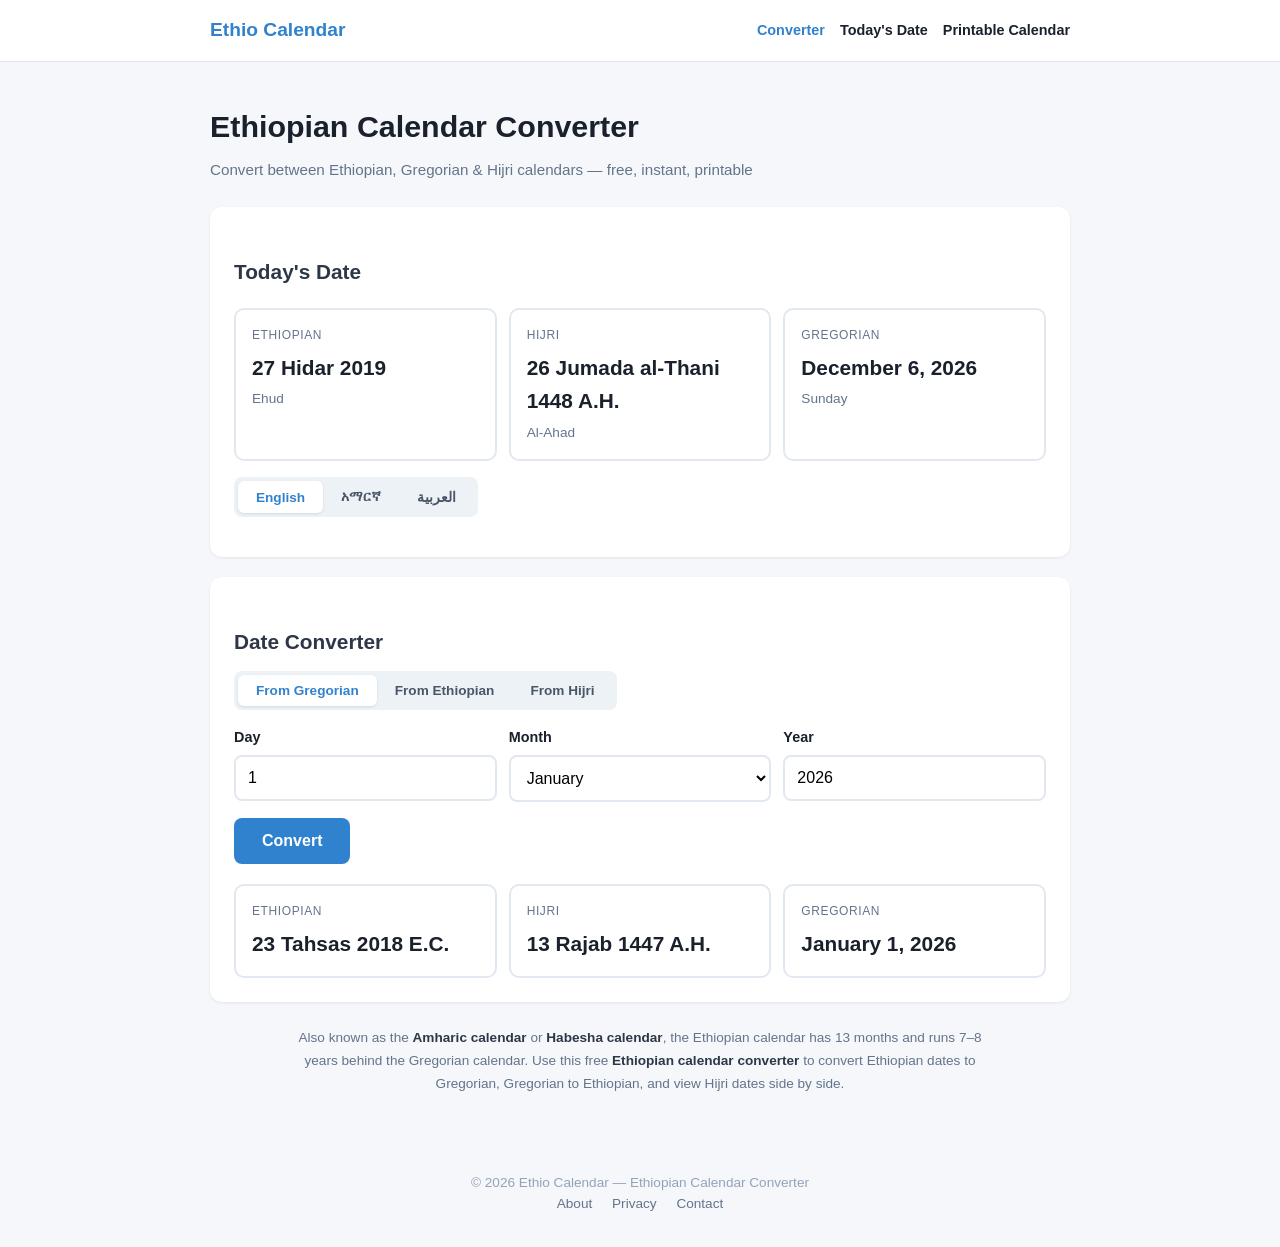
==== commit d4636ee4: "Update index.html" ====
--- a/index.html
+++ b/index.html
@@ -3,9 +3,8 @@
 <head>
 <meta charset="UTF-8">
 <meta name="viewport" content="width=device-width, initial-scale=1.0">
-<title>What Year Is It In Ethiopia Today? | Ethiopian Date Today</title>
-<meta name="description" content="Find out today's date in the Ethiopian calendar. See the current Ethiopian year, month, and day instantly.">
-<link href="https://fonts.googleapis.com/css2?family=Noto+Sans+Ethiopic:wght@400;600;700&display=swap" rel="stylesheet">
+<title>Ethiopian Calendar Converter | Gregorian ↔ Ethiopian & Hijri Date</title>
+<link href="https://fonts.googleapis.com/css2?family=Amiri:wght@400;700&family=Noto+Sans+Ethiopic:wght@400;600;700&display=swap" rel="stylesheet">
 <link rel="stylesheet" href="/style.css">
 </head>
 <body>
@@ -14,31 +13,75 @@
   <div class="container" style="display:flex; justify-content:space-between; align-items:center; padding:0 20px;">
     <a href="/" style="font-weight:800; color:#3182ce; text-decoration:none; font-size:1.2rem;">Ethio Calendar</a>
     <nav style="display:flex; gap:15px; font-size:0.9rem; font-weight:600;">
-      <a href="/" style="color:#1a202c; text-decoration:none;">Converter</a>
-      <a href="/today.html" style="color:#3182ce; text-decoration:none;">Today's Date</a>
+      <a href="/" style="color:#3182ce; text-decoration:none;">Converter</a>
+      <a href="/today.html" style="color:#1a202c; text-decoration:none;">Today's Date</a>
       <a href="/printable-calendar.html" style="color:#1a202c; text-decoration:none;">Printable Calendar</a>
     </nav>
   </div>
 </header>
 
 <div class="container">
-  <div class="card" style="text-align: center;">
-    <h1 style="font-size: 2.2rem; margin-bottom: 20px;">What Year Is It In Ethiopia Today?</h1>
-    
-    <!-- Large display target -->
-    <div id="today-display" style="font-size: 2rem; font-weight: 800; color: #2c5282; padding: 30px; background: #ebf8ff; border-radius: 12px; margin-bottom: 20px;">
-      <span id="td-eth">Loading...</span>
+  <h1>Ethiopian Calendar Converter</h1>
+  <p class="subtitle">Convert between Ethiopian, Gregorian & Hijri calendars — free, instant, printable</p>
+
+  <div class="card no-print">
+    <h2>Today's Date</h2>
+    <div class="tri-display" id="today-display">
+      <div class="cal-col" id="today-ethiopian">
+        <div class="cal-label">Ethiopian</div>
+        <div class="cal-date" id="td-eth">—</div>
+        <div class="cal-detail" id="td-eth-day">—</div>
+      </div>
+      <div class="cal-col" id="today-hijri">
+        <div class="cal-label">Hijri</div>
+        <div class="cal-date" id="td-hijri">—</div>
+        <div class="cal-detail" id="td-hijri-day">—</div>
+      </div>
+      <div class="cal-col" id="today-gregorian">
+        <div class="cal-label">Gregorian</div>
+        <div class="cal-date" id="td-greg">—</div>
+        <div class="cal-detail" id="td-greg-day">—</div>
+      </div>
     </div>
-    <p style="font-size: 1.2rem; color: #4a5568;">Gregorian Equivalent: <span id="td-greg" style="font-weight: 600;">—</span></p>
-    <p style="font-size: 1.1rem; color: #4a5568;">Hijri Equivalent: <span id="td-hijri" style="font-weight: 600;">—</span></p>
-
-    <div style="text-align: left; margin-top: 40px; line-height: 1.8; color: #4a5568;">
-      <h2>Why is the Ethiopian year different?</h2>
-      <p>The Ethiopian calendar is based on the Alexandrian or Coptic calendar. It is typically <strong>7 to 8 years behind the Gregorian calendar</strong> that is used in most of the world. This is because the Ethiopian calendar has an extra 13th month (Pagume) and calculates the birth of Jesus Christ differently.</p>
-      <p>When the Gregorian calendar is in September, the Ethiopian calendar celebrates its New Year (Enkutatash) on September 11th (or 12th in leap years).</p>
-      <p><a href="/" style="color: #3182ce; font-weight: bold;">Use our full Tri-Calendar Converter here →</a></p>
+    <div class="toggle-group" id="lang-toggle" style="margin-top:16px;">
+      <button class="active" data-lang="en">English</button>
+      <button data-lang="am">አማርኛ</button>
+      <button data-lang="ar">العربية</button>
     </div>
   </div>
+
+  <div class="card no-print">
+    <h2>Date Converter</h2>
+    <div class="toggle-group" id="from-toggle">
+      <button class="active" data-from="gregorian">From Gregorian</button>
+      <button data-from="ethiopian">From Ethiopian</button>
+      <button data-from="hijri">From Hijri</button>
+    </div>
+    <div class="row-3">
+      <div class="field-group">
+        <label for="conv-day">Day</label>
+        <input type="number" id="conv-day" min="1" max="31" value="1">
+      </div>
+      <div class="field-group">
+        <label for="conv-month" id="conv-month-label">Month</label>
+        <select id="conv-month"></select>
+      </div>
+      <div class="field-group">
+        <label for="conv-year">Year</label>
+        <input type="number" id="conv-year" min="1" value="2026">
+      </div>
+    </div>
+    <button class="primary" onclick="convertDate()">Convert</button>
+    <div class="tri-display" id="converted-display" style="margin-top:20px;">
+      <div class="cal-col" id="conv-ethiopian"><div class="cal-label">Ethiopian</div><div class="cal-date" id="cd-eth">—</div></div>
+      <div class="cal-col" id="conv-hijri"><div class="cal-label">Hijri</div><div class="cal-date" id="cd-hijri">—</div></div>
+      <div class="cal-col" id="conv-gregorian"><div class="cal-label">Gregorian</div><div class="cal-date" id="cd-greg">—</div></div>
+    </div>
+  </div>
+
+  <p class="seo-paragraph">
+    Also known as the <strong>Amharic calendar</strong> or <strong>Habesha calendar</strong>, the Ethiopian calendar has 13 months and runs 7–8 years behind the Gregorian calendar. Use this free <strong>Ethiopian calendar converter</strong> to convert Ethiopian dates to Gregorian, Gregorian to Ethiopian, and view Hijri dates side by side.
+  </p>
 </div>
 
 <footer>
@@ -47,8 +90,5 @@
 </footer>
 
 <script src="/app.js"></script>
-<script>
-  // app.js handles the data injection, we just need to run it.
-</script>
 </body>
 </html>
--- a/style.css
+++ b/style.css
@@ -0,0 +1,116 @@
+  * { box-sizing: border-box; margin: 0; padding: 0; }
+  body { font-family: -apple-system, BlinkMacSystemFont, "Segoe UI", Roboto, sans-serif; background: #f5f7fa; color: #1a202c; line-height: 1.6; }
+  .container { max-width: 900px; margin: 0 auto; padding: 20px; }
+  h1 { font-size: 1.9rem; margin-bottom: 8px; }
+  h2 { font-size: 1.3rem; margin: 24px 0 12px; color: #2d3748; }
+  h3 { font-size: 1rem; margin-bottom: 8px; color: #4a5568; }
+  .subtitle { color: #64748b; margin-bottom: 24px; font-size: 0.95rem; }
+  .card { background: #fff; border-radius: 12px; padding: 24px; box-shadow: 0 1px 3px rgba(0,0,0,0.08); margin-bottom: 20px; }
+  .tabs { display: flex; gap: 4px; background: #edf2f7; border-radius: 10px; padding: 4px; margin-bottom: 20px; overflow-x: auto; }
+  .tab { flex: 1; border: none; background: transparent; padding: 12px 16px; font-size: 0.9rem; font-weight: 600; color: #4a5568; cursor: pointer; border-radius: 8px; transition: all 0.2s; white-space: nowrap; }
+  .tab.active { background: #fff; color: #3182ce; box-shadow: 0 1px 3px rgba(0,0,0,0.1); }
+  .tab-content { display: none; }
+  .tab-content.active { display: block; }
+  label { display: block; font-weight: 600; margin-bottom: 6px; font-size: 0.9rem; }
+  input, select { width: 100%; padding: 12px; font-size: 1rem; border: 2px solid #e2e8f0; border-radius: 8px; outline: none; font-family: inherit; background: #fff; }
+  input:focus, select:focus { border-color: #3182ce; }
+  .field-group { margin-bottom: 16px; }
+  .row { display: grid; grid-template-columns: 1fr 1fr; gap: 12px; }
+  .row-3 { display: grid; grid-template-columns: 1fr 1fr 1fr; gap: 12px; }
+  button.primary { background: #3182ce; color: #fff; border: none; padding: 14px 28px; font-size: 1rem; font-weight: 600; border-radius: 8px; cursor: pointer; transition: background 0.2s; }
+  button.primary:hover { background: #2c5282; }
+  button.secondary { background: #fff; color: #3182ce; border: 2px solid #3182ce; padding: 12px 24px; font-size: 0.95rem; font-weight: 600; border-radius: 8px; cursor: pointer; margin-right: 8px; margin-top: 8px; }
+  button.secondary:hover { background: #ebf8ff; }
+  .result-box { background: #f7fafc; border-left: 4px solid #3182ce; border-radius: 6px; padding: 16px; margin-top: 16px; }
+  .result-box .label { font-size: 0.85rem; color: #64748b; margin-bottom: 4px; }
+  .result-box .value { font-size: 1.4rem; font-weight: 700; color: #2c5282; }
+  .tri-display { display: grid; gap: 12px; margin-top: 20px; grid-template-columns: repeat(auto-fit, minmax(200px, 1fr)); }
+  .cal-col { padding: 16px; border-radius: 10px; border: 2px solid #e2e8f0; background: #fff; }
+  .cal-col.priority { border-color: #3182ce; background: #ebf8ff; }
+  .cal-col .cal-label { font-size: 0.75rem; text-transform: uppercase; color: #64748b; letter-spacing: 0.05em; margin-bottom: 6px; }
+  .cal-col .cal-date { font-size: 1.3rem; font-weight: 700; color: #1a202c; }
+  .cal-col .cal-detail { font-size: 0.85rem; color: #64748b; margin-top: 4px; }
+  .cal-col.priority .cal-date { font-size: 1.6rem; color: #2c5282; }
+  .toggle-group { display: inline-flex; background: #edf2f7; border-radius: 8px; padding: 4px; margin-bottom: 16px; flex-wrap: wrap; }
+  .toggle-group button { border: none; background: transparent; padding: 8px 18px; font-size: 0.85rem; font-weight: 600; border-radius: 6px; cursor: pointer; color: #4a5568; }
+  .toggle-group button.active { background: #fff; color: #3182ce; box-shadow: 0 1px 3px rgba(0,0,0,0.1); }
+  .month-grid { display: grid; grid-template-columns: repeat(7, 1fr); gap: 3px; margin-top: 12px; }
+  .month-grid .day-head { text-align: center; font-size: 0.7rem; font-weight: 700; color: #4a5568; padding: 4px 0; text-transform: uppercase; }
+  .month-grid .day-cell { aspect-ratio: 1; display: flex; flex-direction: column; align-items: center; justify-content: center; border-radius: 6px; padding: 3px; background: #fff; border: 1.5px solid #4a5568; line-height: 1.15; gap: 2px; }
+  .month-grid .day-cell .date-row { display: flex; align-items: baseline; gap: 3px; font-size: 0.65rem; color: #718096; }
+  .month-grid .day-cell .date-row .prefix { font-size: 0.5rem; font-weight: 700; text-transform: uppercase; color: #a0aec0; min-width: 14px; }
+  .month-grid .day-cell .date-row.priority-row { font-size: 1.1rem; font-weight: 800; color: #1a202c; }
+  .month-grid .day-cell .date-row.priority-row .prefix { font-size: 0.6rem; color: #3182ce; }
+  .month-grid .day-cell.today { background: #bee3f8; border: 2px solid #2c5282; }
+  .month-grid .day-cell.today .date-row.priority-row { color: #1a365d; }
+  .month-grid .day-cell.holiday { background: #fed7d7; border: 2px solid #e53e3e; }
+  .month-title-block { text-align: center; margin-bottom: 12px; }
+  .month-title-main { font-size: 1.3rem; font-weight: 800; color: #1a202c; }
+  .month-title-sub { font-size: 0.75rem; color: #718096; margin-top: 3px; line-height: 1.5; }
+  .world-grid { display: grid; grid-template-columns: repeat(auto-fill, minmax(160px, 1fr)); gap: 12px; margin-top: 16px; }
+  .city-card { background: #f7fafc; border-radius: 8px; padding: 14px; border: 1px solid #e2e8f0; }
+  .city-card .city { font-weight: 600; font-size: 0.85rem; color: #1a202c; }
+  .city-card .time { font-size: 1.1rem; font-weight: 700; color: #2c5282; margin-top: 4px; }
+  .city-card .date { font-size: 0.72rem; color: #94a3b8; margin-top: 2px; }
+  .warning { background: #fffaf0; border-left: 4px solid #dd6b20; padding: 12px 16px; border-radius: 6px; font-size: 0.85rem; color: #7b341e; margin-top: 16px; }
+  .legend { display: flex; gap: 16px; flex-wrap: wrap; padding: 10px 14px; background: #edf2f7; border-radius: 6px; font-size: 0.8rem; color: #4a5568; margin-top: 12px; }
+  .legend span { display: inline-flex; align-items: center; gap: 4px; }
+  .legend b { color: #2d3748; }
+  .download-bar { display: flex; flex-wrap: wrap; gap: 8px; margin-top: 12px; }
+  .print-controls { display: grid; grid-template-columns: 1fr 1fr; gap: 12px; margin-top: 12px; }
+  .ethiopic-text { font-family: 'Noto Sans Ethiopic', 'Abyssinica SIL', sans-serif; }
+  [dir="rtl"] { direction: rtl; text-align: right; font-family: 'Amiri', 'Scheherazade New', serif; }
+  footer { text-align: center; padding: 32px 20px; color: #94a3b8; font-size: 0.85rem; }
+  footer a { color: #64748b; text-decoration: none; margin: 0 8px; }
+  footer a:hover { color: #3182ce; }
+  .seo-paragraph { color: #64748b; font-size: 0.85rem; text-align: center; margin: 24px auto; max-width: 720px; line-height: 1.7; }
+  .seo-paragraph strong { color: #2d3748; }
+
+  /* Print Styles */
+  @media print {
+    @page { size: A4 portrait; margin: 12mm; }
+    body { background: #fff !important; font-size: 11pt; }
+    body * { visibility: hidden; }
+    #print-area, #print-area * { visibility: visible; }
+    #print-area { position: absolute; left: 0; top: 0; width: 100%; padding: 0; color: #111; }
+    .no-print { display: none !important; }
+    #print-area .print-header { display: flex; justify-content: space-between; align-items: flex-end; border-bottom: 3px solid #111; padding-bottom: 8px; margin-bottom: 14px; }
+    #print-area .print-brand { font-size: 9pt; letter-spacing: 0.18em; text-transform: uppercase; color: #555; font-weight: 700; }
+    #print-area .print-url { font-size: 8pt; color: #888; }
+    .month-title-block { text-align: center; margin-bottom: 14px; }
+    .month-title-main { font-size: 22pt !important; font-weight: 800 !important; color: #111 !important; letter-spacing: -0.5px; }
+    .month-title-sub { font-size: 10pt !important; color: #444 !important; margin-top: 4px; line-height: 1.5; }
+    .month-grid { gap: 4px !important; border: none; display: grid; grid-template-columns: repeat(7, 1fr); }
+    .month-grid .day-head { font-size: 9pt !important; font-weight: 800 !important; color: #333 !important; padding: 6px 0 !important; text-transform: uppercase; letter-spacing: 0.05em; border-bottom: 2px solid #333; background: transparent !important; }
+    .month-grid .day-cell { border: 1px solid #999 !important; background: #fff !important; padding: 4px 3px !important; aspect-ratio: 1 / 0.92 !important; }
+    .month-grid .day-cell.today { background: #eaf3fb !important; border: 2.5px solid #2c5282 !important; }
+    .month-grid .day-cell.holiday { background: #fdf0ee !important; border: 2px solid #c53030 !important; }
+    .month-grid .day-cell.today.holiday { background: #fce9e6 !important; border: 2.5px solid #2c5282 !important; }
+    .month-grid .day-cell .date-row { font-size: 8pt !important; color: #555 !important; gap: 4px !important; }
+    .month-grid .day-cell .date-row .prefix { color: #999 !important; font-size: 6pt !important; font-weight: 800 !important; }
+    .month-grid .day-cell .date-row.priority-row { font-size: 14pt !important; font-weight: 900 !important; color: #111 !important; }
+    .month-grid .day-cell .date-row.priority-row .prefix { color: #333 !important; font-size: 7pt !important; }
+    .holiday-section { margin-top: 20px !important; padding-top: 12px !important; border-top: 2px solid #333 !important; }
+    .holiday-section h3 { display: none !important; }
+    .holiday-list { font-size: 10pt !important; }
+    .holiday-list li { padding: 6px 0 !important; border-bottom: 1px dotted #bbb !important; color: #222 !important; display: flex; justify-content: space-between; }
+    .holiday-list .holiday-date { font-weight: 800 !important; color: #111 !important; min-width: 110px; }
+    .holiday-list .holiday-name { flex: 1; color: #222; padding-left: 8px; }
+    .holiday-list .holiday-type { font-size: 11pt; }
+    #print-area .print-footer { margin-top: 16px; padding-top: 8px; border-top: 1px solid #ccc; font-size: 8pt; color: #888; text-align: center; font-style: italic; }
+  }
+
+  @media (max-width: 600px) {
+    .tri-display { grid-template-columns: 1fr; }
+    .row-3 { grid-template-columns: 1fr; }
+    .row { grid-template-columns: 1fr; }
+    .print-controls { grid-template-columns: 1fr; }
+  }
+
+  .holiday-section { margin-top: 20px; padding-top: 16px; border-top: 1px solid #e2e8f0; }
+  .holiday-list { list-style: none; padding: 0; }
+  .holiday-list li { font-size: 0.8rem; color: #4a5568; padding: 4px 0; border-bottom: 1px dashed #edf2f7; display: flex; justify-content: space-between; align-items: center; }
+  .holiday-list li:last-child { border-bottom: none; }
+  .holiday-list .holiday-date { font-weight: 600; color: #2c5282; min-width: 90px; }
+  .holiday-list .holiday-name { flex: 1; }
+  .holiday-list .holiday-type { font-size: 0.9rem; }
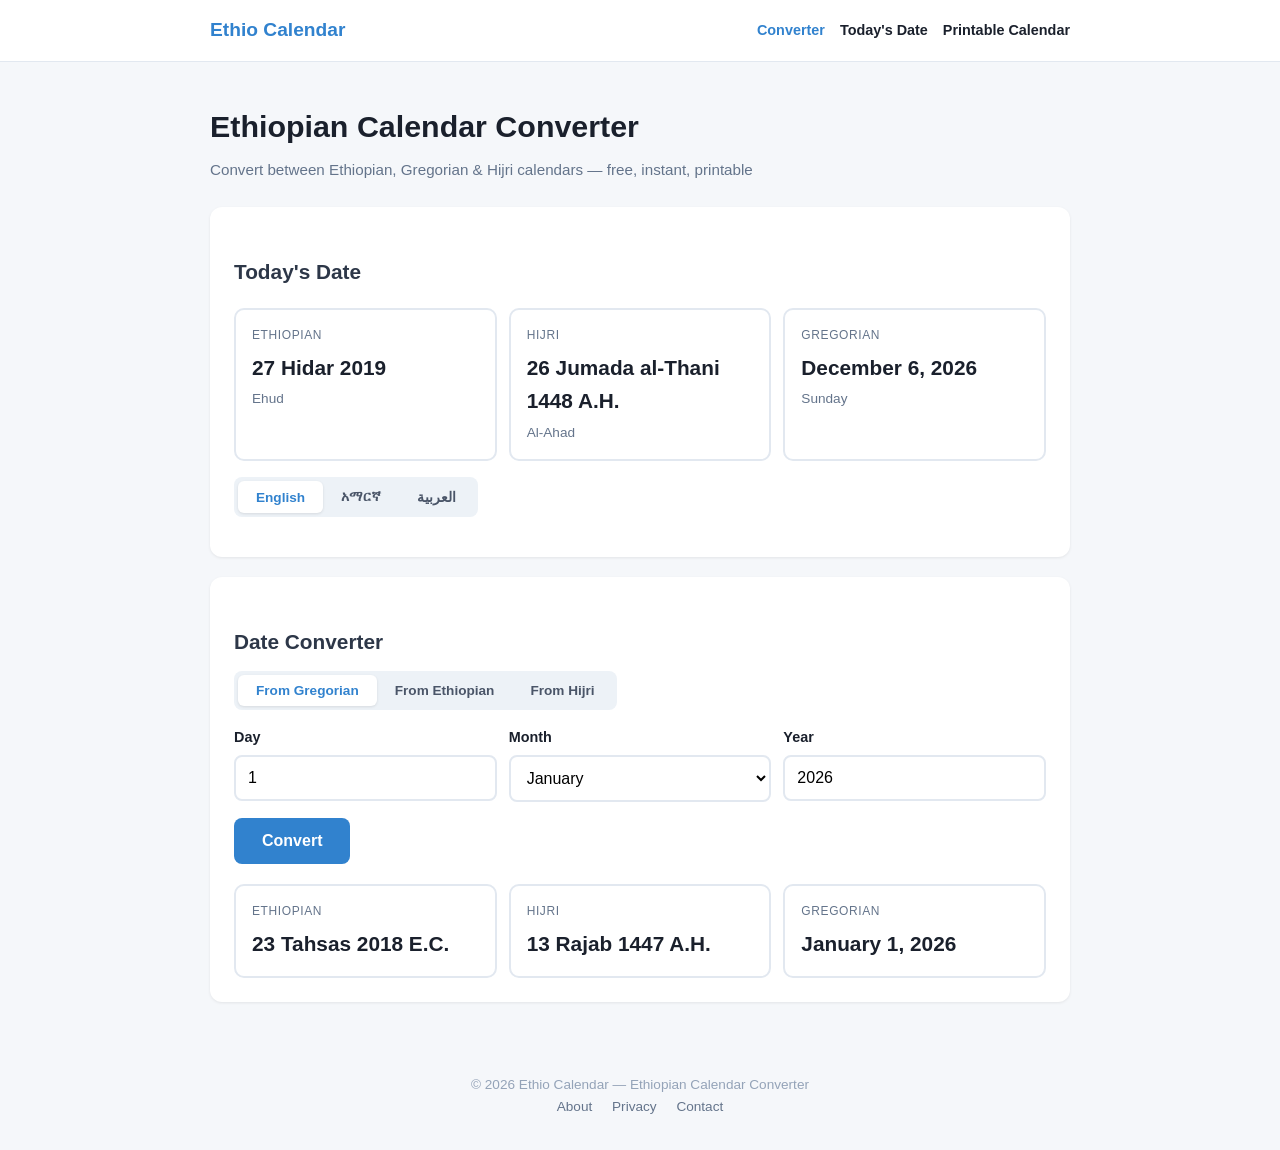
==== commit e4f9a9b2: "Update index.html" ====
--- a/index.html
+++ b/index.html
@@ -14,7 +14,7 @@
     <a href="/" style="font-weight:800; color:#3182ce; text-decoration:none; font-size:1.2rem;">Ethio Calendar</a>
     <nav style="display:flex; gap:15px; font-size:0.9rem; font-weight:600;">
       <a href="/" style="color:#3182ce; text-decoration:none;">Converter</a>
-      <a href="/today.html" style="color:#1a202c; text-decoration:none;">Today's Date</a>
+      <a href="/today/" style="color:#1a202c; text-decoration:none;">Today's Date</a>
       <a href="/printable-calendar.html" style="color:#1a202c; text-decoration:none;">Printable Calendar</a>
     </nav>
   </div>
@@ -78,10 +78,6 @@
       <div class="cal-col" id="conv-gregorian"><div class="cal-label">Gregorian</div><div class="cal-date" id="cd-greg">—</div></div>
     </div>
   </div>
-
-  <p class="seo-paragraph">
-    Also known as the <strong>Amharic calendar</strong> or <strong>Habesha calendar</strong>, the Ethiopian calendar has 13 months and runs 7–8 years behind the Gregorian calendar. Use this free <strong>Ethiopian calendar converter</strong> to convert Ethiopian dates to Gregorian, Gregorian to Ethiopian, and view Hijri dates side by side.
-  </p>
 </div>
 
 <footer>
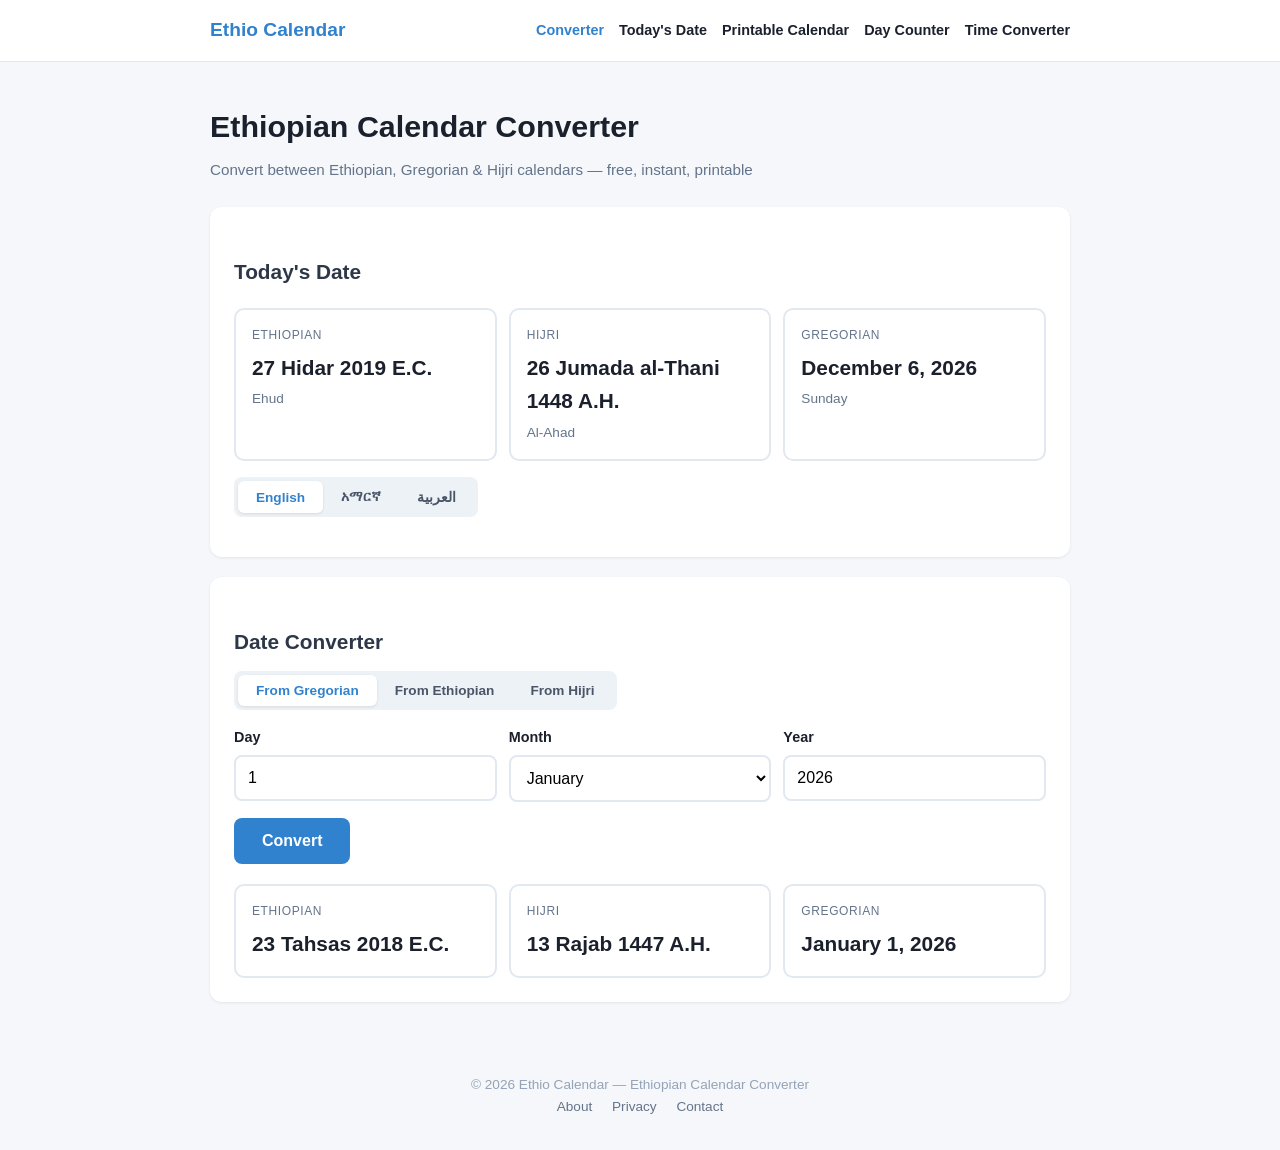
==== commit 42b5417f: "Update index.html" ====
--- a/index.html
+++ b/index.html
@@ -12,11 +12,13 @@
 <header class="no-print" style="background:#fff; border-bottom:1px solid #e2e8f0; padding:15px 0; margin-bottom: 20px;">
   <div class="container" style="display:flex; justify-content:space-between; align-items:center; padding:0 20px;">
     <a href="/" style="font-weight:800; color:#3182ce; text-decoration:none; font-size:1.2rem;">Ethio Calendar</a>
-    <nav style="display:flex; gap:15px; font-size:0.9rem; font-weight:600;">
-      <a href="/" style="color:#3182ce; text-decoration:none;">Converter</a>
-      <a href="/today/" style="color:#1a202c; text-decoration:none;">Today's Date</a>
-      <a href="/printable-calendar.html" style="color:#1a202c; text-decoration:none;">Printable Calendar</a>
-    </nav>
+<nav style="display:flex; gap:15px; font-size:0.9rem; font-weight:600; flex-wrap:wrap;">
+  <a href="/" style="color:#3182ce; text-decoration:none;">Converter</a>
+  <a href="/today.html" style="color:#1a202c; text-decoration:none;">Today's Date</a>
+  <a href="/printable-calendar.html" style="color:#1a202c; text-decoration:none;">Printable Calendar</a>
+  <a href="/Day-counter.html" style="color:#1a202c; text-decoration:none;">Day Counter</a>
+  <a href="/Time-Converter.html" style="color:#1a202c; text-decoration:none;">Time Converter</a>
+</nav>
   </div>
 </header>
 
